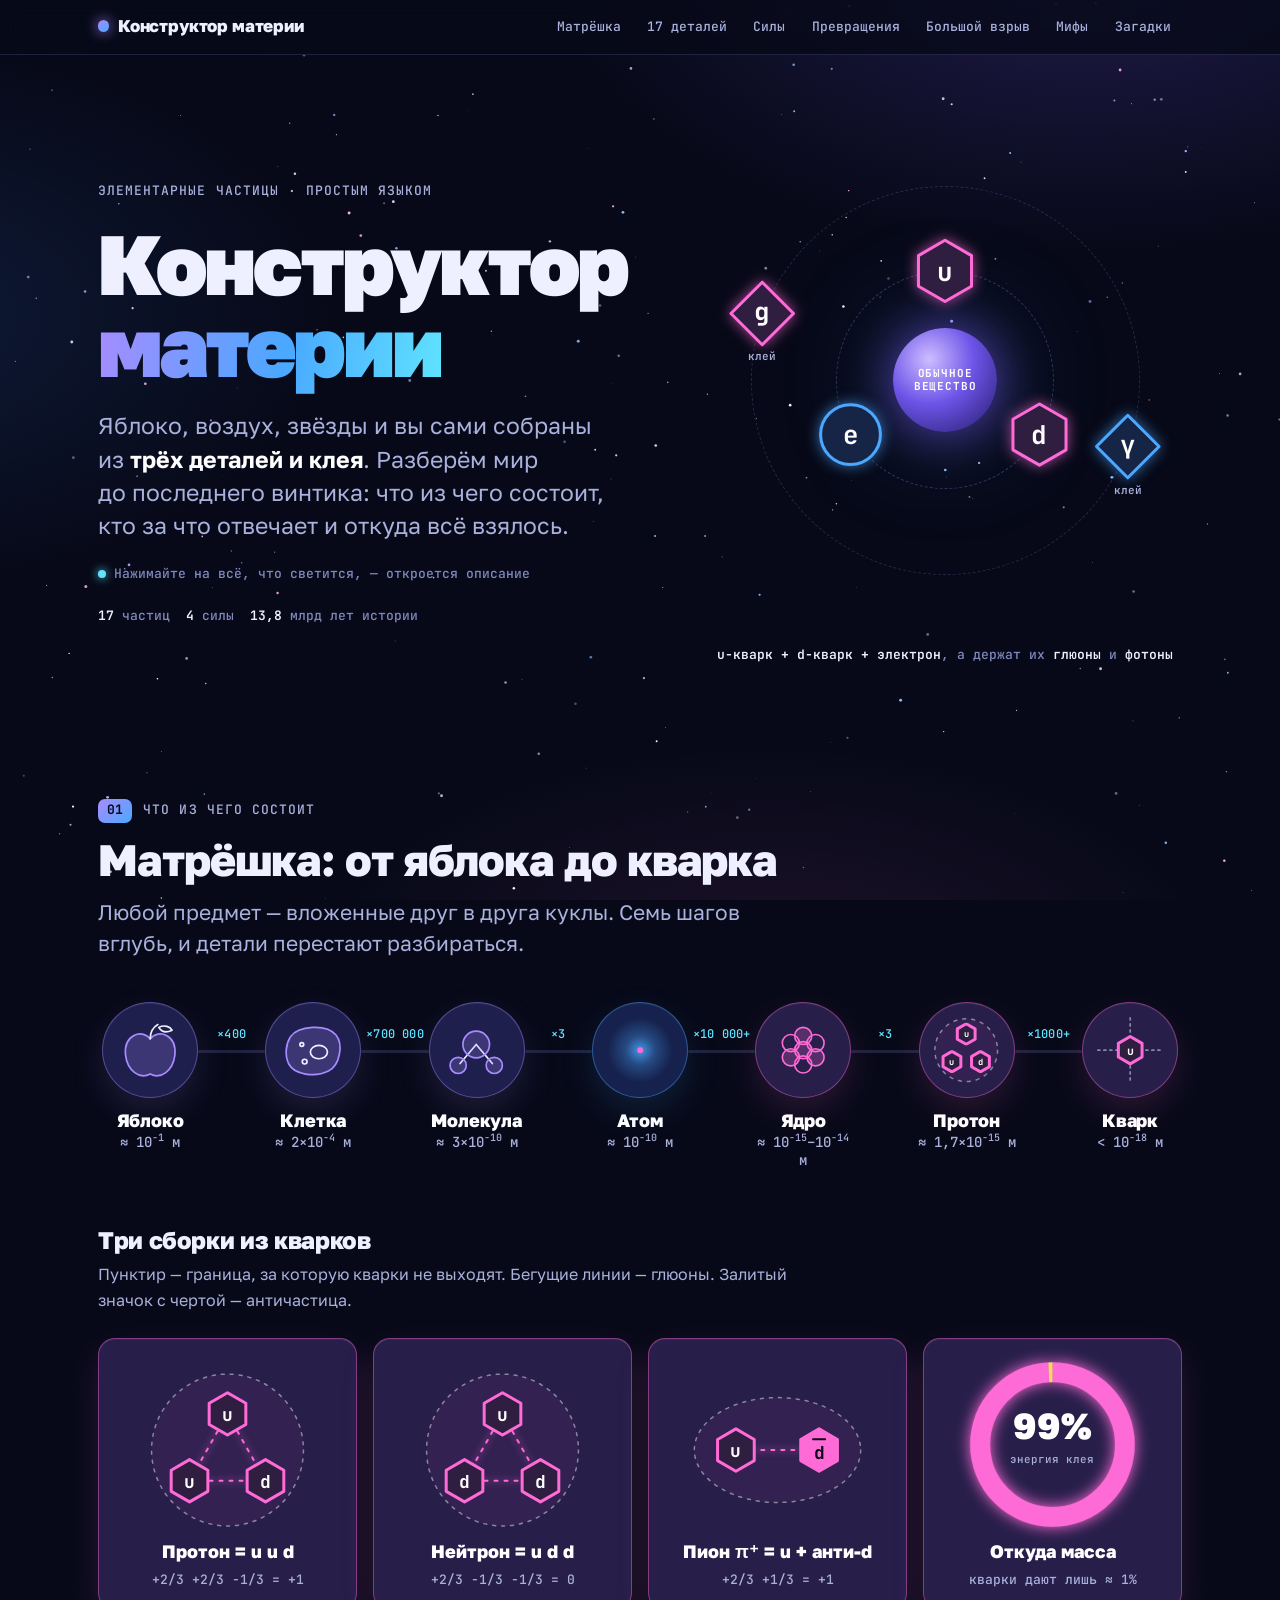
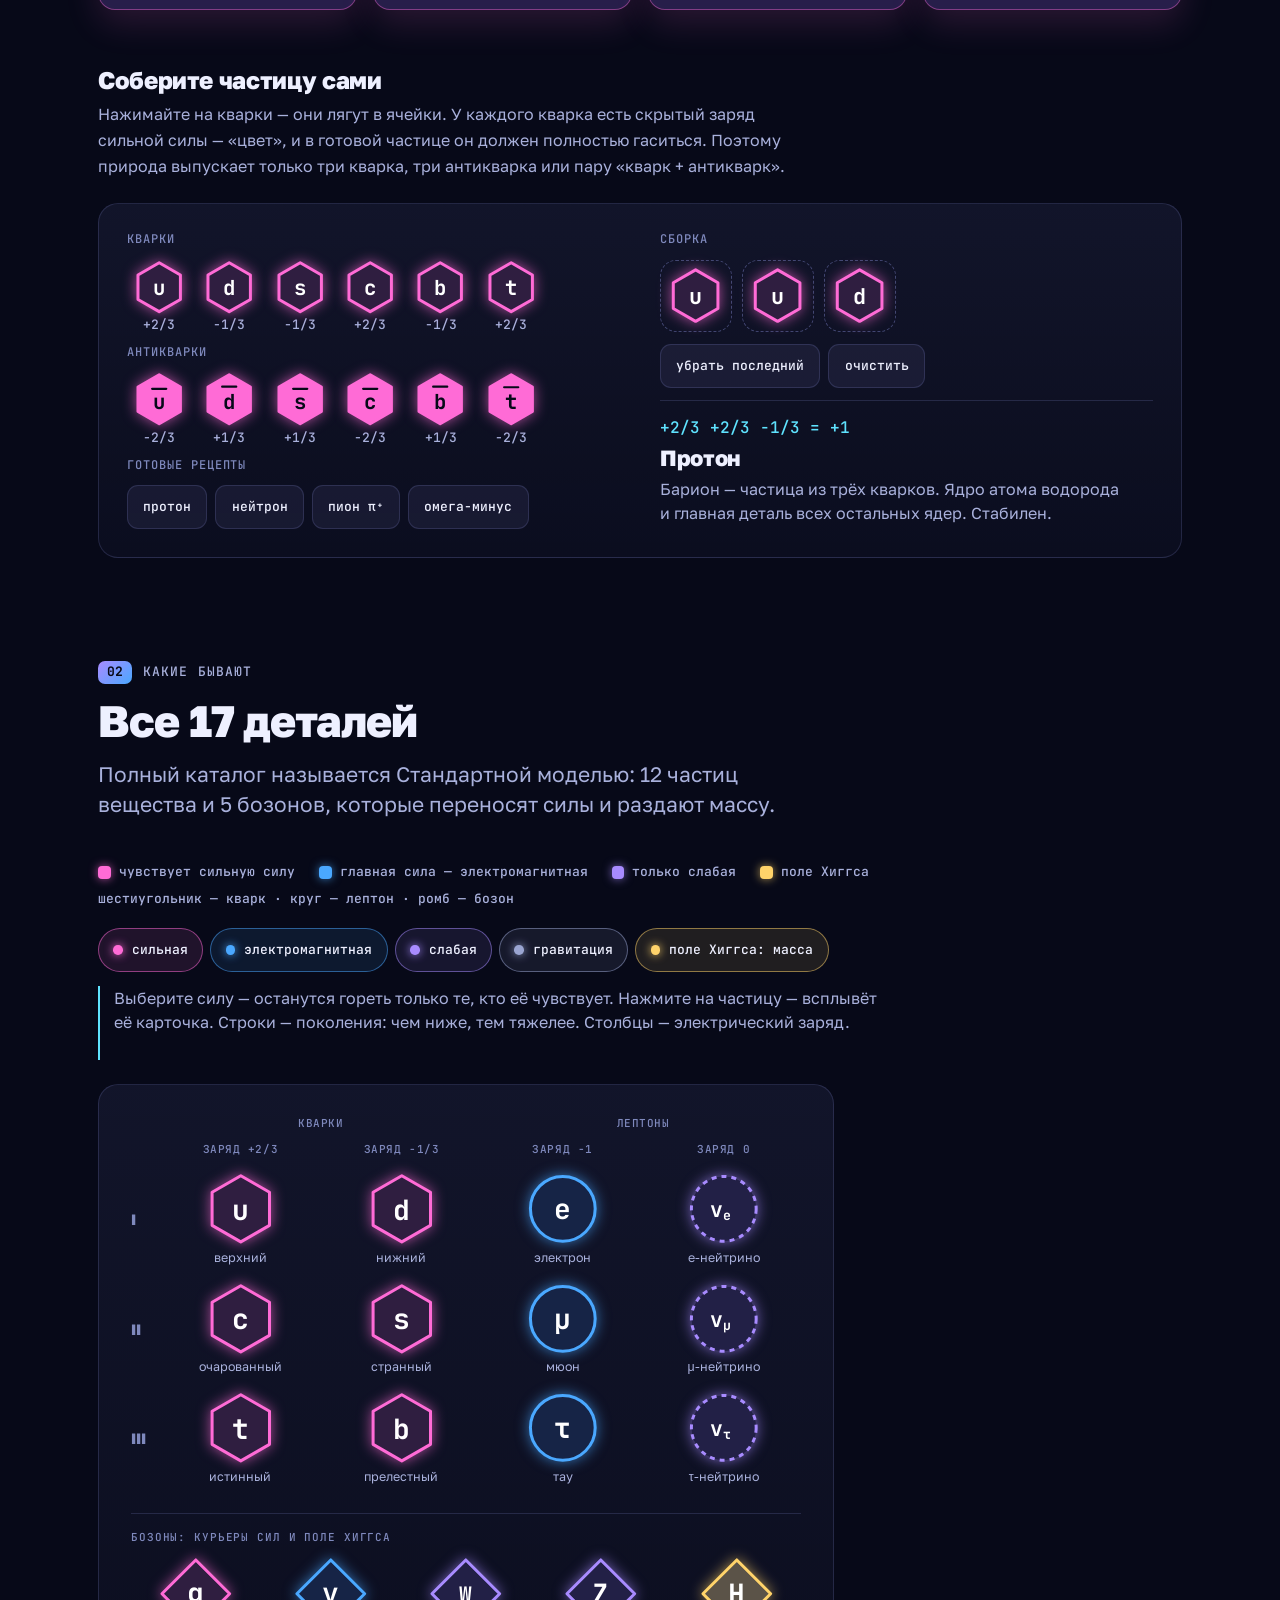
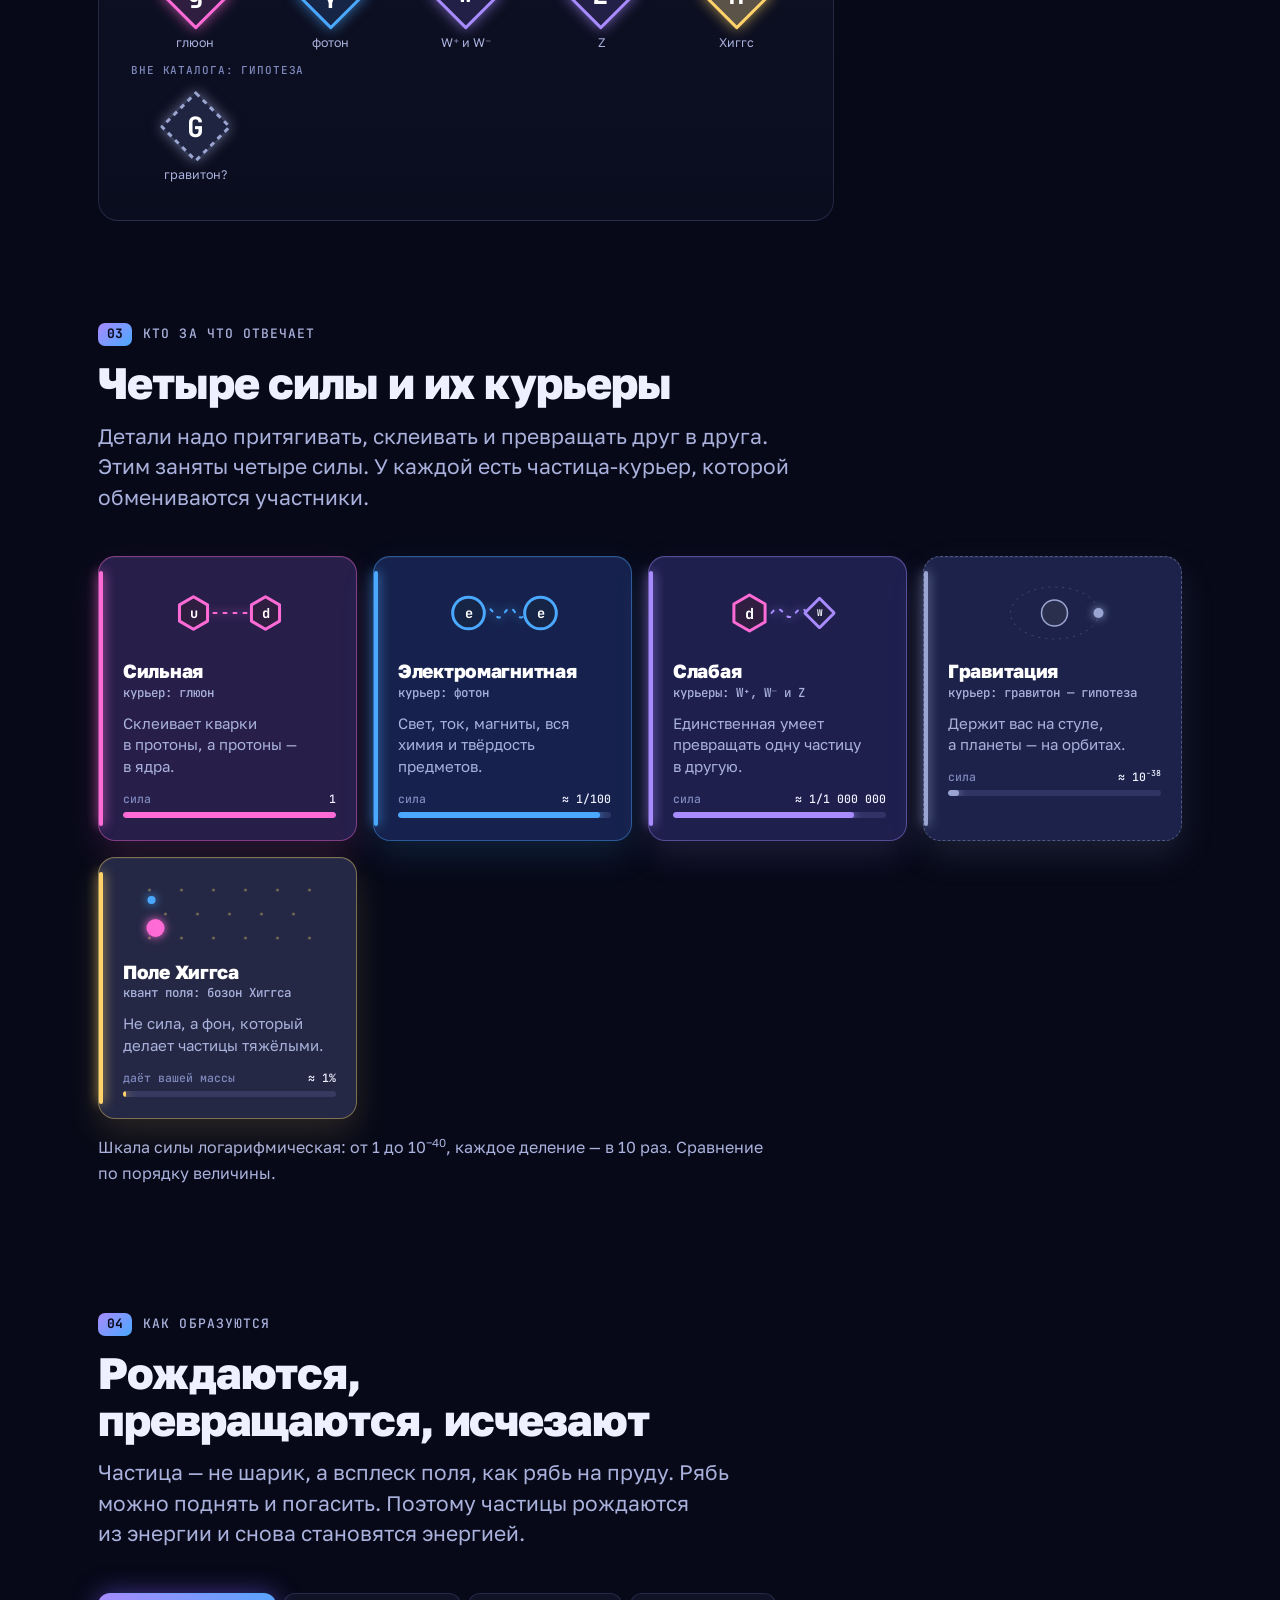
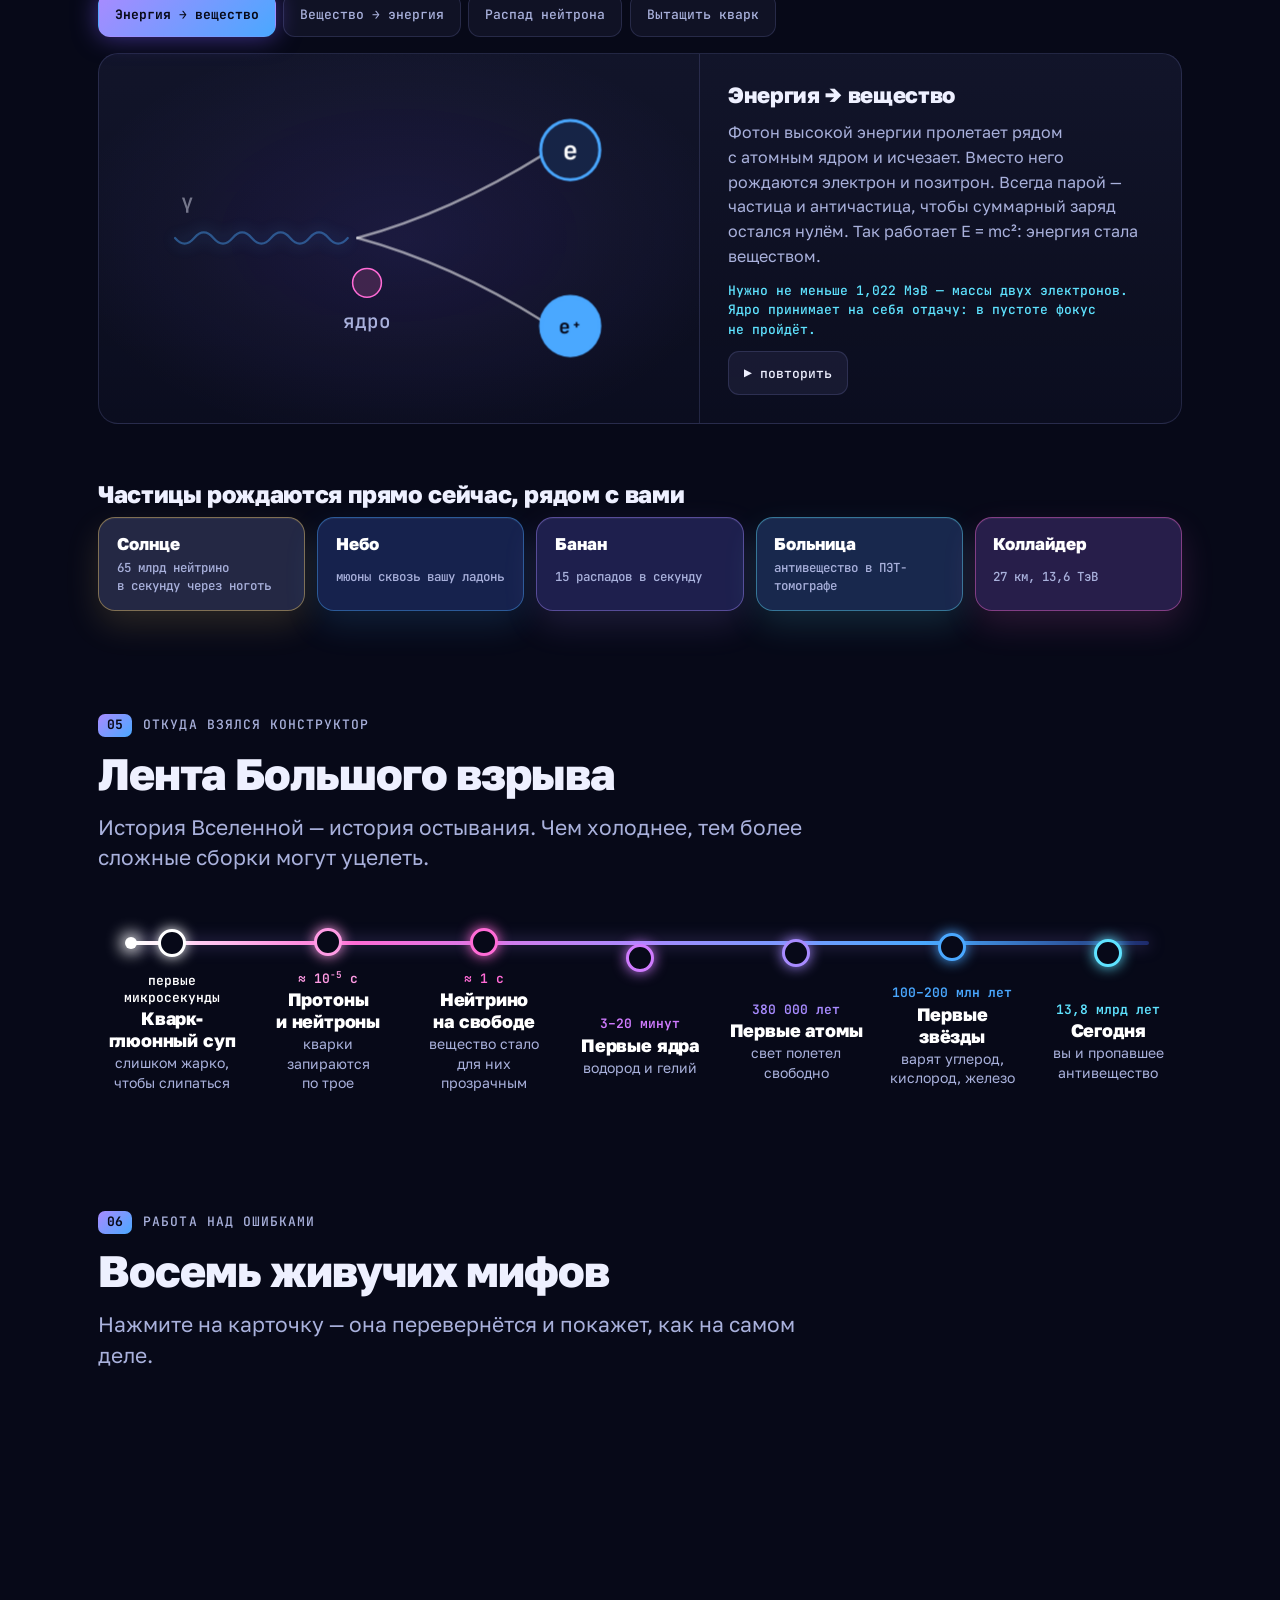
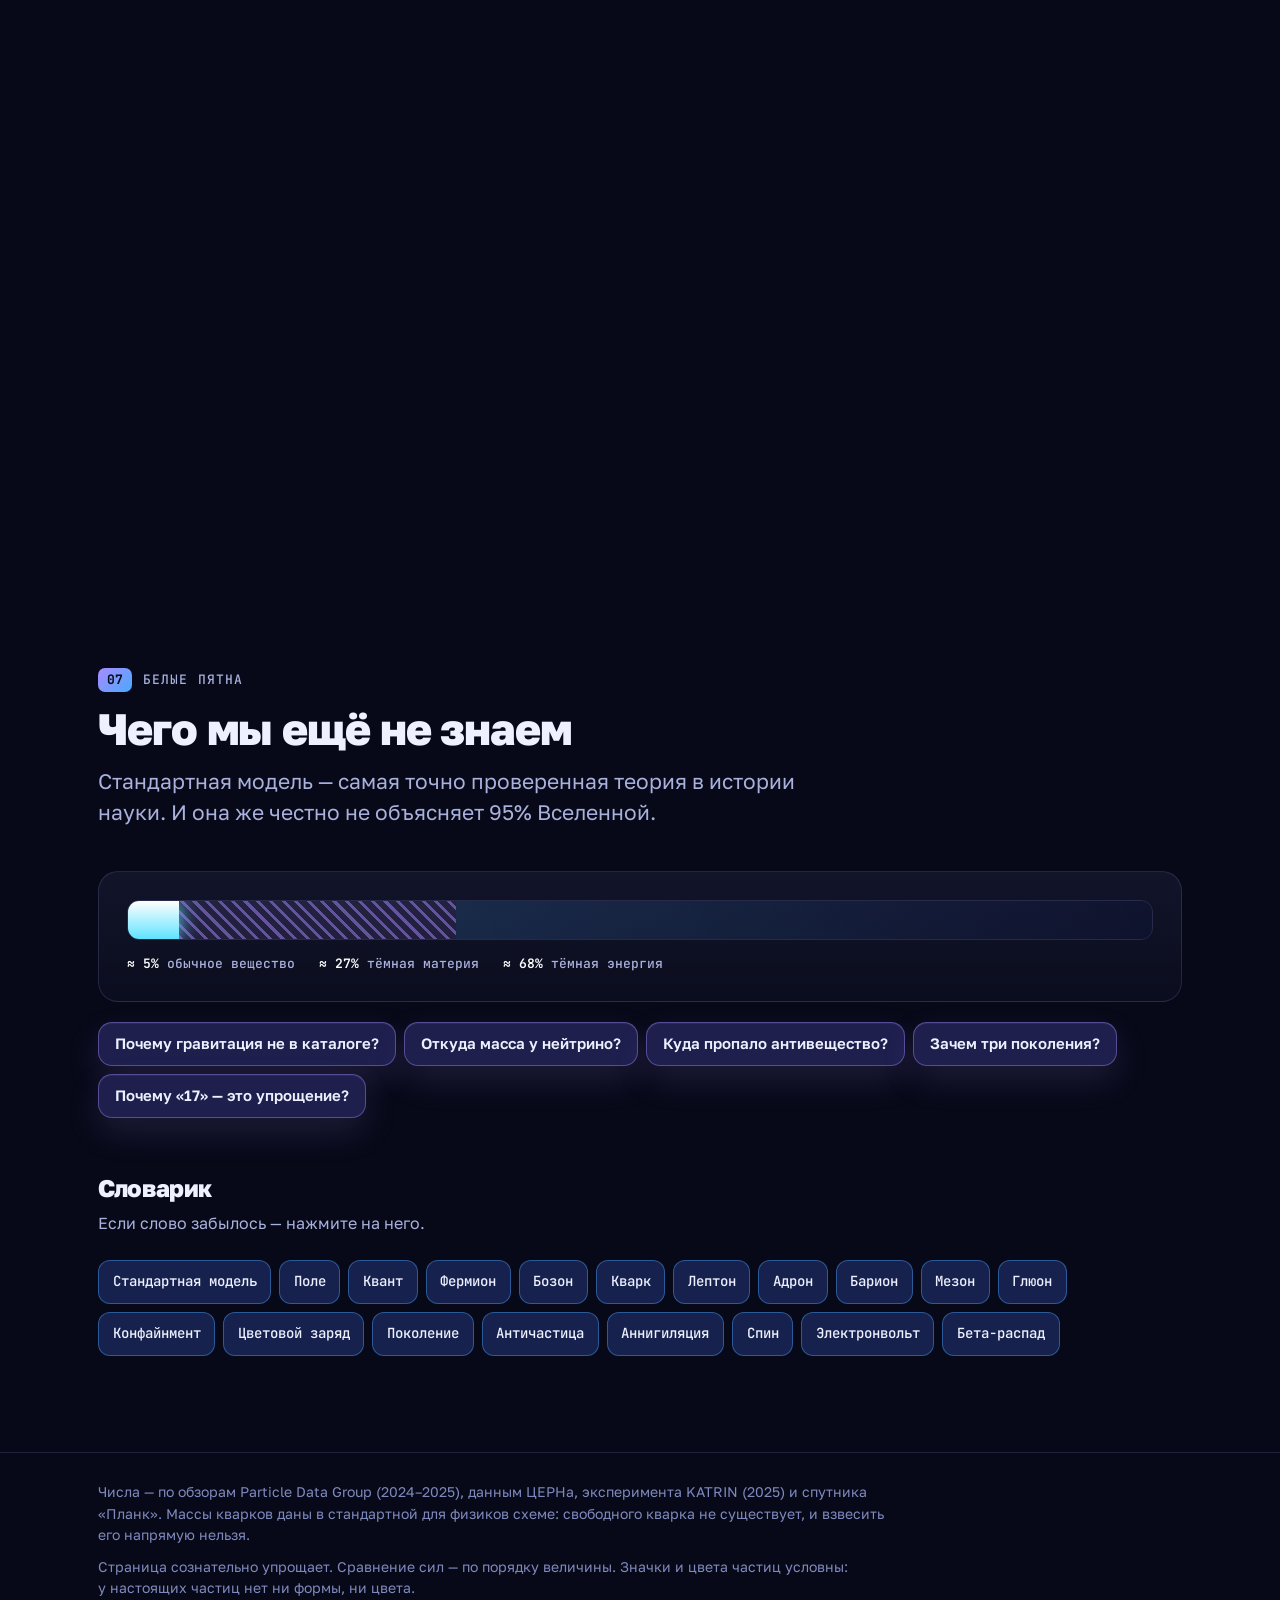
==== index.html @ 142d5dc7 "Конструктор материи: интерактивная страница об элементарных частицах Космическая версия (index.html)" ====
<!DOCTYPE html>
<html lang="ru">
<head>
<meta charset="utf-8">
<meta name="viewport" content="width=device-width, initial-scale=1, viewport-fit=cover">
<meta name="theme-color" content="#070918">
<meta name="description" content="Элементарные частицы простым языком: что из чего состоит, кто за что отвечает и как всё рождается.">
<title>Конструктор материи</title>
<link rel="preconnect" href="https://fonts.googleapis.com">
<link rel="preconnect" href="https://fonts.gstatic.com" crossorigin>
<link rel="stylesheet" href="https://fonts.googleapis.com/css2?family=Golos+Text:wght@400;500;600;700;800;900&family=JetBrains+Mono:wght@400;500;600;700&display=swap">
<style>
/* ───────── Космос: одна тёмная тема, задумана намеренно ───────── */
:root {
  color-scheme: dark;
  --bg: #070918;
  --bg-2: #0b0e26;
  --panel: #10143a;
  --line: rgba(160, 170, 255, .16);
  --ink: #eef0ff;
  --mut: #a9b1dc;
  --mut-2: #7f89bd;
  /* цвет = главная сила частицы */
  --c-strong: #ff6bd6;
  --c-em: #4aa8ff;
  --c-weak: #a88bff;
  --c-higgs: #ffd36a;
  --c-grav: #9aa5d1;
  --c-ui: #5fe3ff;
  --display: 'Golos Text', 'Helvetica Neue', Arial, sans-serif;
  --mono: 'JetBrains Mono', ui-monospace, Consolas, monospace;
  --gutter: clamp(16px, 4vw, 48px);
  --ease: cubic-bezier(.2, .7, .2, 1);
}

*, *::before, *::after { box-sizing: border-box; }
html { -webkit-text-size-adjust: 100%; scroll-padding-top: 4.5rem; }
body {
  margin: 0;
  background: var(--bg);
  color: var(--ink);
  font: 400 1.0625rem/1.6 var(--display);
  overflow-wrap: break-word;
}
h1, h2, h3, h4, p, ul, ol, dl, dd, figure { margin: 0; }
ul, ol { padding: 0; list-style: none; }
h1, h2, h3 { text-wrap: balance; }
button { font: inherit; color: inherit; }
a { color: inherit; }
b, strong { color: #fff; font-weight: 700; }
sup { line-height: 0; font-size: .72em; }
:focus-visible { outline: 2px solid var(--c-ui); outline-offset: 3px; border-radius: 6px; }
.defs { position: absolute; width: 0; height: 0; overflow: hidden; }
.wrap { max-width: 1180px; margin-inline: auto; padding-inline: var(--gutter); position: relative; }
.mono { font-family: var(--mono); }

/* небо: туманности + звёзды на canvas */
.sky { position: fixed; inset: 0; z-index: -2; pointer-events: none;
  background:
    radial-gradient(70% 55% at 85% -5%, rgba(124, 92, 255, .22), transparent 60%),
    radial-gradient(60% 50% at -10% 35%, rgba(60, 140, 255, .14), transparent 60%),
    radial-gradient(60% 45% at 60% 110%, rgba(255, 107, 214, .10), transparent 60%),
    var(--bg);
}
#stars { position: fixed; top: 0; left: 0; z-index: -1; pointer-events: none; width: 100%; }

/* ───────── Навигация ───────── */
.nav { position: sticky; top: env(safe-area-inset-top, 0px); z-index: 20;
  background: rgba(7, 9, 24, .78); -webkit-backdrop-filter: blur(10px); backdrop-filter: blur(10px);
  border-bottom: 1px solid var(--line); }
.nav-in { display: flex; align-items: center; gap: 1.25rem; min-height: 3.25rem; }
.brand { font-weight: 800; letter-spacing: -.01em; white-space: nowrap; text-decoration: none; display: inline-flex; align-items: center; gap: .55rem; }
.brand i { width: .7rem; height: .7rem; border-radius: 50%; background: linear-gradient(135deg, var(--c-weak), var(--c-em)); box-shadow: 0 0 14px var(--c-weak); }
.nav-links { display: flex; gap: .25rem; overflow-x: auto; scrollbar-width: none; margin-left: auto; min-width: 0; }
.nav-links::-webkit-scrollbar { display: none; }
.nav-links a { font: 500 .8125rem/1 var(--mono); color: var(--mut); text-decoration: none; padding: .6rem .7rem; border-radius: 9px; white-space: nowrap; }
.nav-links a:hover { color: #fff; background: rgba(160, 170, 255, .1); }
.nav-links a.on { color: #fff; background: rgba(168, 139, 255, .2); }
.progress { height: 2px; background: transparent; }
.progress i { display: block; height: 100%; width: var(--p, 0%); background: linear-gradient(90deg, var(--c-weak), var(--c-em), var(--c-ui)); box-shadow: 0 0 10px var(--c-em); }
@media (max-width: 720px) { .brand span { display: none; } }

/* ───────── Общие детали сцен ───────── */
.scene { padding-block: clamp(3.5rem, 8vw, 6.5rem) 0; }
.scene-head { display: grid; gap: .875rem; max-width: 50rem; margin-bottom: clamp(1.75rem, 4vw, 2.75rem); }
.kick { display: inline-flex; align-items: center; gap: .7rem; font: 500 .8125rem/1.3 var(--mono); letter-spacing: .08em; text-transform: uppercase; color: var(--mut); }
.kick .idx { color: #070918; background: linear-gradient(135deg, var(--c-weak), var(--c-em)); font-weight: 700; border-radius: 7px; padding: .2rem .55rem; letter-spacing: .02em; }
.scene-head h2 { font: 800 clamp(1.7rem, 1.2rem + 2.2vw, 2.75rem)/1.06 var(--display); letter-spacing: -.025em; }
.scene-head .sub { font-size: clamp(1.0625rem, 1rem + .4vw, 1.3125rem); line-height: 1.45; color: var(--mut); max-width: 44rem; }
.grad { background: linear-gradient(100deg, var(--c-weak) 0%, var(--c-em) 55%, var(--c-ui) 100%); -webkit-background-clip: text; background-clip: text; color: transparent; }
.hint { font: 500 .8125rem/1.4 var(--mono); color: var(--mut-2); display: inline-flex; align-items: center; gap: .5rem; }
.hint::before { content: ""; width: .5rem; height: .5rem; border-radius: 50%; background: var(--c-ui); box-shadow: 0 0 10px var(--c-ui); }
.subhead { font: 800 clamp(1.2rem, 1.05rem + .7vw, 1.5rem)/1.2 var(--display); letter-spacing: -.015em; margin: clamp(2.5rem, 5vw, 3.5rem) 0 .5rem; }
.subnote { color: var(--mut); max-width: 44rem; margin-bottom: 1.5rem; font-size: 1rem; }

/* стеклянная панель и цветной узел */
.panel { background: linear-gradient(180deg, rgba(150, 160, 255, .08), rgba(150, 160, 255, .03)); border: 1px solid var(--line); border-radius: 20px; }
.nd { --c: var(--c-grav); position: relative; text-align: left; cursor: pointer; appearance: none;
  background: color-mix(in oklab, var(--c) 11%, var(--panel));
  border: 1px solid color-mix(in oklab, var(--c) 42%, transparent);
  border-radius: 17px;
  box-shadow: 0 14px 34px color-mix(in oklab, var(--c) 14%, transparent), inset 0 1px 0 rgba(255, 255, 255, .05);
  transition: transform .25s var(--ease), box-shadow .25s var(--ease), border-color .25s var(--ease); }
.nd:hover, .nd:focus-visible { transform: translateY(-4px); border-color: var(--c);
  box-shadow: 0 18px 44px color-mix(in oklab, var(--c) 34%, transparent), inset 0 1px 0 rgba(255, 255, 255, .08); }
.c-strong { --c: var(--c-strong); } .c-em { --c: var(--c-em); } .c-weak { --c: var(--c-weak); }
.c-higgs { --c: var(--c-higgs); } .c-grav { --c: var(--c-grav); } .c-ui { --c: var(--c-ui); }

/* значки частиц (цвет приходит через --c) */
.gl { display: block; width: 100%; height: 100%; overflow: visible; filter: drop-shadow(0 0 7px color-mix(in oklab, var(--c) 65%, transparent)); }
.sh { fill: color-mix(in oklab, var(--c) 17%, #0b0e26); stroke: var(--c); stroke-width: 3; stroke-linejoin: round; vector-effect: non-scaling-stroke; }
.sh-dash { stroke-dasharray: 5 5; }
.sh-anti { fill: var(--c); }
.sh-foil { fill: color-mix(in oklab, var(--c) 38%, #0b0e26); }
.t { font: 700 38px var(--mono); text-anchor: middle; dominant-baseline: central; fill: #fff; }
.t-sm { font-size: 29px; }
.t-sub { font-size: 18px; }
.t-anti { fill: #070918; }
.bar { stroke: #070918; stroke-width: 4; stroke-linecap: round; }
.bar-ink { stroke: #fff; stroke-width: 3; }

/* ───────── Hero ───────── */
.hero { padding-block: clamp(2.5rem, 7vw, 5.5rem) clamp(1rem, 3vw, 2rem); }
.hero-grid { display: grid; gap: clamp(2rem, 5vw, 4rem); align-items: center; }
@media (min-width: 940px) { .hero-grid { grid-template-columns: minmax(0, 1.15fr) minmax(0, 1fr); } }
.hero-text { display: grid; gap: 1.4rem; min-width: 0; }
.hero h1 { font: 900 clamp(2.5rem, 1.3rem + 5vw, 5.25rem)/.98 var(--display); letter-spacing: -.035em; }
.hero .lead { font-size: clamp(1.125rem, 1rem + .6vw, 1.4375rem); line-height: 1.45; color: var(--mut); max-width: 36rem; }
.hero .lead b { color: #fff; }
.hero-meta { font: 500 .8125rem/1.5 var(--mono); color: var(--mut-2); display: flex; flex-wrap: wrap; gap: .25rem 1rem; }
.hero-meta b { color: var(--ink); font-weight: 600; }

/* орбита с деталями */
.orbit-box { position: relative; width: min(100%, 30rem); aspect-ratio: 1; margin-inline: auto; container-type: inline-size; }
.ring { position: absolute; inset: var(--in); border-radius: 50%; border: 1px dashed rgba(160, 170, 255, .28); }
.ring.r1 { --in: 27%; }
.ring.r2 { --in: 9%; border-color: rgba(160, 170, 255, .2); }
.core { position: absolute; inset: 39%; border-radius: 50%; display: grid; place-items: center; text-align: center;
  background: radial-gradient(circle at 35% 30%, #cdbdff, #6d54e8 45%, #231a66 100%);
  box-shadow: 0 0 50px rgba(124, 92, 255, .65), 0 0 120px rgba(74, 168, 255, .3);
  font: 700 .6875rem/1.2 var(--mono); letter-spacing: .08em; text-transform: uppercase; color: #fff; }
.sat { position: absolute; left: 50%; top: 50%; width: 4.25rem; height: 4.25rem; margin: -2.125rem 0 0 -2.125rem;
  transform: rotate(var(--a)) translateX(var(--r)) rotate(calc(-1 * var(--a))); }
.sat button { width: 100%; height: 100%; padding: 0; border: 0; background: none; cursor: pointer; display: block; border-radius: 50%; transition: transform .25s var(--ease); }
.sat button:hover, .sat button:focus-visible { transform: scale(1.14); }
.sat small { position: absolute; left: 50%; top: 100%; transform: translateX(-50%); font: 600 .6875rem/1.2 var(--mono); color: var(--mut); white-space: nowrap; margin-top: .15rem; }
.orbit-cap { text-align: center; font: 500 .8125rem/1.5 var(--mono); color: var(--mut-2); margin-top: 1.75rem; }
.orbit-cap b { color: var(--ink); font-weight: 600; }

/* ───────── Матрёшка ───────── */
.ladder { display: grid; gap: 0; }
.rung { display: grid; grid-template-columns: 5rem minmax(0, 1fr); gap: 0 1rem; align-items: center; }
.rung-btn { width: 5rem; height: 5rem; border-radius: 50%; padding: .8rem; display: grid; place-items: center; }
.rung-btn svg { width: 100%; height: 100%; overflow: visible; }
.rung-txt { display: grid; gap: .1rem; }
.rung-txt b { font: 800 1.125rem/1.2 var(--display); letter-spacing: -.01em; }
.rung-txt span { font: 500 .875rem/1.3 var(--mono); color: var(--mut); }
.rail { position: relative; overflow: hidden; background: rgba(160, 170, 255, .16); border-radius: 99px; }
.rail::after { content: ""; position: absolute; inset: 0; background: linear-gradient(180deg, transparent, var(--c-ui), transparent); transform: translateY(-100%); }
.rung-rail { grid-column: 1 / -1; display: grid; grid-template-columns: 5rem minmax(0, 1fr); gap: 0 1rem; align-items: center; height: 2.5rem; }
.rung-rail .rail { width: 3px; height: 100%; justify-self: center; }
.rung-rail em { font: 500 .75rem/1 var(--mono); font-style: normal; color: var(--c-ui); letter-spacing: .02em; }
@media (min-width: 1000px) {
  .ladder { grid-template-columns: repeat(7, auto); justify-content: space-between; align-items: start; position: relative; }
  .rung { grid-template-columns: 1fr; justify-items: center; text-align: center; gap: .75rem; width: 6.5rem; position: relative; z-index: 1; }
  .rung-btn { width: 6rem; height: 6rem; }
  .rung-rail { position: absolute; top: 3rem; height: 3px; left: calc(var(--n) * (100% - 6.5rem) / 6 + 6.25rem); width: calc((100% - 6.5rem) / 6 - 6rem); display: block; grid-column: auto; }
  .rung-rail .rail { width: 100%; height: 3px; }
  .rung-rail .rail::after { background: linear-gradient(90deg, transparent, var(--c-ui), transparent); transform: translateX(-100%); }
  .rung-rail em { position: absolute; left: 50%; top: -1.35rem; transform: translateX(-50%); white-space: nowrap; }
}
.ic { fill: none; stroke: var(--ink); stroke-width: 1.7; stroke-linecap: round; stroke-linejoin: round; vector-effect: non-scaling-stroke; }
.ic-c { stroke: var(--c); }
.ic-fill { fill: color-mix(in oklab, var(--c) 22%, transparent); }

/* сборки из кварков */
.compo { display: grid; gap: 1rem; grid-template-columns: repeat(auto-fit, minmax(15.5rem, 1fr)); }
.compo .nd { padding: 1.1rem 1.25rem 1.25rem; display: grid; gap: .5rem; justify-items: center; text-align: center; --c: var(--c-strong); }
.compo svg { width: 100%; max-width: 14rem; height: auto; overflow: visible; }
.compo b { font: 800 1.125rem/1.2 var(--display); }
.compo span { font: 500 .8125rem/1.35 var(--mono); color: var(--mut); }
.bag { fill: rgba(255, 107, 214, .05); stroke: rgba(255, 255, 255, .45); stroke-width: 1.5; stroke-dasharray: 3 6; stroke-linecap: round; vector-effect: non-scaling-stroke; }
.spring { fill: none; stroke: var(--c-strong); stroke-width: 2; stroke-linecap: round; stroke-dasharray: 3 7; vector-effect: non-scaling-stroke; filter: drop-shadow(0 0 4px var(--c-strong)); }
.qk { transform-box: fill-box; transform-origin: center; }
.lbl { font: 600 13px var(--mono); fill: var(--ink); }
.lbl-soft { font: 500 12px var(--mono); fill: var(--mut); }

/* конструктор адронов */
.builder { padding: clamp(1.1rem, 3vw, 1.75rem); display: grid; gap: 1.5rem; }
@media (min-width: 860px) { .builder { grid-template-columns: minmax(0, 1fr) minmax(0, 1fr); gap: 2.5rem; align-items: start; } }
.b-col { display: grid; gap: .75rem; }
.b-label { font: 500 .75rem/1.3 var(--mono); letter-spacing: .08em; text-transform: uppercase; color: var(--mut-2); }
.b-palette { display: grid; grid-template-columns: repeat(6, minmax(0, 1fr)); gap: .4rem; max-width: 26rem; --c: var(--c-strong); }
.b-chip { appearance: none; background: none; border: 0; padding: 0; cursor: pointer; display: grid; justify-items: center; gap: .2rem; min-height: 44px; transition: transform .2s var(--ease); --c: var(--c-strong); }
.b-chip:hover, .b-chip:focus-visible { transform: translateY(-3px) scale(1.06); }
.b-chip .gl { width: 100%; max-width: 3.4rem; aspect-ratio: 1; height: auto; }
.b-chip small { font: 500 .8125rem/1.2 var(--mono); color: var(--mut); }
.b-slots { display: flex; gap: .625rem; flex-wrap: wrap; --c: var(--c-strong); }
.b-slot { width: 4.5rem; height: 4.5rem; border: 1.5px dashed rgba(160, 170, 255, .35); border-radius: 16px; display: grid; place-items: center; padding: .4rem; }
.b-slot:empty::after { content: "?"; font: 500 1.125rem var(--mono); color: var(--mut-2); }
.b-slot .gl { animation: pop-in .35s var(--ease) both; }
.b-actions, .b-presets { display: flex; gap: .5rem; flex-wrap: wrap; }
.btn { appearance: none; cursor: pointer; min-height: 44px; padding: .5rem .95rem; border-radius: 11px; font: 500 .8125rem/1.2 var(--mono);
  color: var(--ink); background: rgba(160, 170, 255, .08); border: 1px solid var(--line); transition: background .2s, border-color .2s, transform .2s var(--ease); }
.btn:hover { background: rgba(168, 139, 255, .22); border-color: var(--c-weak); transform: translateY(-2px); }
.b-out { border-top: 1px solid var(--line); padding-top: 1rem; display: grid; gap: .35rem; min-height: 8rem; align-content: start; }
.b-sum { font: 500 1rem/1.4 var(--mono); color: var(--c-ui); }
.b-name { font: 800 1.375rem/1.2 var(--display); letter-spacing: -.015em; }
.b-note { color: var(--mut); font-size: 1rem; line-height: 1.5; }

/* ───────── Каталог ───────── */
.legend { display: flex; flex-wrap: wrap; gap: .5rem 1.5rem; margin-bottom: 1.25rem; font: 500 .8125rem/1.4 var(--mono); color: var(--mut); }
.legend span { display: inline-flex; align-items: center; gap: .5rem; }
.legend i { width: .8rem; height: .8rem; border-radius: 4px; background: var(--c); box-shadow: 0 0 10px color-mix(in oklab, var(--c) 70%, transparent); }
.legend svg { width: 1rem; height: 1rem; overflow: visible; }
.forces-bar { display: flex; flex-wrap: wrap; gap: .45rem; margin-bottom: .9rem; }
.f-btn { appearance: none; cursor: pointer; min-height: 44px; padding: .5rem .9rem; border-radius: 99px; font: 500 .8125rem/1.2 var(--mono);
  color: var(--ink); background: color-mix(in oklab, var(--c) 10%, transparent); border: 1px solid color-mix(in oklab, var(--c) 50%, transparent);
  display: inline-flex; align-items: center; gap: .55rem; transition: background .2s, box-shadow .2s, transform .2s var(--ease); }
.f-btn::before { content: ""; width: .6rem; height: .6rem; border-radius: 50%; background: var(--c); box-shadow: 0 0 10px var(--c); flex: none; }
.f-btn:hover { transform: translateY(-2px); }
.f-btn[aria-pressed="true"] { background: var(--c); color: #070918; font-weight: 700; box-shadow: 0 0 26px color-mix(in oklab, var(--c) 60%, transparent); }
.f-btn[aria-pressed="true"]::before { background: #070918; box-shadow: none; }
.f-say { font-size: 1rem; line-height: 1.5; color: var(--mut); min-height: 4.6em; max-width: 50rem; margin-bottom: 1.5rem; border-left: 2px solid var(--fc-now, var(--c-ui)); padding-left: .9rem; }
.sm { padding: clamp(1rem, 3vw, 2rem); display: grid; gap: 1.5rem; max-width: 46rem; }
.sm-grid { display: grid; grid-template-columns: 1.6rem repeat(4, minmax(0, 1fr)); gap: .6rem .4rem; align-items: start; }
.sm-colhead { font: 500 .6875rem/1.25 var(--mono); letter-spacing: .05em; text-transform: uppercase; color: var(--mut-2); text-align: center; align-self: end; padding-bottom: .2rem; }
.sm-gen { font: 800 .9375rem/1 var(--display); color: var(--mut-2); align-self: center; }
.sm-bosons { display: grid; grid-template-columns: repeat(5, minmax(0, 1fr)); gap: .6rem .4rem; border-top: 1px solid var(--line); padding-top: 1.1rem; }
.sm-sub { font: 500 .6875rem/1.25 var(--mono); letter-spacing: .08em; text-transform: uppercase; color: var(--mut-2); grid-column: 1 / -1; }
.chip { appearance: none; background: none; border: 0; padding: .15rem 0 .3rem; cursor: pointer; display: grid; justify-items: center; gap: .3rem; min-width: 0; border-radius: 14px;
  transition: opacity .25s ease-out, filter .25s ease-out, transform .25s var(--ease); }
.chip .gl { width: 88%; max-width: 4.6rem; aspect-ratio: 1; height: auto; transition: transform .35s var(--ease), filter .25s; }
.chip .nm { font-size: .78rem; line-height: 1.15; text-align: center; color: var(--mut); hyphens: auto; max-width: 100%; }
.chip:hover, .chip:focus-visible { transform: translateY(-4px); }
.chip:hover .nm, .chip:focus-visible .nm { color: #fff; }
.chip:hover .gl, .chip:focus-visible .gl { filter: drop-shadow(0 0 14px var(--c)); }
.sm[data-force] .chip { opacity: .16; filter: grayscale(.8); }
.sm[data-force="strong"] .chip[data-feels~="strong"],
.sm[data-force="em"] .chip[data-feels~="em"],
.sm[data-force="weak"] .chip[data-feels~="weak"],
.sm[data-force="grav"] .chip[data-feels~="grav"],
.sm[data-force="higgs"] .chip[data-feels~="higgs"],
.sm[data-force="em"] .chip[data-carries~="em"] { opacity: 1; filter: none; }
.sm[data-force="higgs"] .chip .gl { transform: scale(var(--ms, 1)); }
.sm[data-force="higgs"] .chip[data-feels~="maybe"] { opacity: .55; filter: none; }
@media (max-width: 560px) { .sm[data-force="higgs"] .chip .gl { width: 66%; } }

/* ───────── Силы ───────── */
.forces { display: grid; gap: 1rem; grid-template-columns: repeat(auto-fit, minmax(13.5rem, 1fr)); }
.force { padding: 1.25rem 1.25rem 1.35rem 1.5rem; display: grid; gap: .7rem; align-content: start; }
.force::before { content: ""; position: absolute; left: 0; top: 14px; bottom: 14px; width: 4px; border-radius: 4px; background: var(--c); box-shadow: 0 0 12px var(--c); }
.force.grav { border-style: dashed; }
.force-art { height: 4.5rem; }
.force-art svg { width: 100%; height: 100%; overflow: visible; }
.force b { font: 800 1.1875rem/1.15 var(--display); letter-spacing: -.015em; display: block; }
.force .car { display: block; margin-top: .15rem; font: 500 .78rem/1.35 var(--mono); color: var(--mut); }
.force p { font-size: .9375rem; line-height: 1.45; color: var(--mut); }
.meter { display: grid; gap: .3rem; margin-top: .2rem; }
.meter-top { display: flex; justify-content: space-between; gap: .5rem; font: 500 .72rem/1.3 var(--mono); color: var(--mut-2); }
.meter-top span + span { color: var(--ink); }
.meter-bar { height: 6px; border-radius: 99px; background: rgba(160, 170, 255, .14); overflow: hidden; }
.meter-bar i { display: block; height: 100%; width: var(--w); border-radius: 99px; background: var(--c); box-shadow: 0 0 10px var(--c); transform-origin: left; }
.wv { fill: none; stroke: var(--c); stroke-width: 2; stroke-linecap: round; vector-effect: non-scaling-stroke; filter: drop-shadow(0 0 4px var(--c)); }
.wv-dash { stroke-dasharray: 3 7; }
.dot { fill: var(--c); filter: drop-shadow(0 0 5px var(--c)); }
.dot-soft { fill: color-mix(in oklab, var(--c) 25%, #0b0e26); stroke: var(--c); stroke-width: 1.5; vector-effect: non-scaling-stroke; }
.fld { fill: rgba(255, 211, 106, .35); }

/* ───────── Превращения ───────── */
.stage { display: grid; gap: 0; overflow: hidden; }
@media (min-width: 900px) { .stage { grid-template-columns: minmax(0, 1.25fr) minmax(0, 1fr); } }
.tabs { display: flex; flex-wrap: wrap; gap: .45rem; margin-bottom: 1rem; }
.tab { --c: var(--c-ui); appearance: none; cursor: pointer; min-height: 44px; padding: .5rem 1rem; border-radius: 12px; font: 500 .8125rem/1.2 var(--mono); color: var(--mut);
  background: rgba(160, 170, 255, .06); border: 1px solid var(--line); transition: all .2s var(--ease); }
.tab:hover { color: #fff; transform: translateY(-2px); }
.tab[aria-selected="true"] { color: #070918; background: linear-gradient(135deg, var(--c-weak), var(--c-em)); border-color: transparent; font-weight: 700; box-shadow: 0 0 24px rgba(124, 92, 255, .5); }
.stage-art { position: relative; min-height: 17rem; padding: 1rem; display: grid; place-items: center; background: radial-gradient(80% 80% at 50% 50%, rgba(124, 92, 255, .12), transparent 70%); border-bottom: 1px solid var(--line); }
@media (min-width: 900px) { .stage-art { border-bottom: 0; border-right: 1px solid var(--line); } }
.stage-art svg { width: 100%; max-width: 30rem; height: auto; overflow: visible; }
.stage-txt { padding: clamp(1.1rem, 3vw, 1.75rem); display: grid; gap: .75rem; align-content: start; }
.stage-txt h3 { font: 800 1.375rem/1.2 var(--display); letter-spacing: -.015em; }
.stage-txt p { color: var(--mut); font-size: 1rem; line-height: 1.55; }
.stage-txt .fact { font: 500 .8125rem/1.5 var(--mono); color: var(--c-ui); }
.replay { justify-self: start; }
.trk { fill: none; stroke: rgba(255, 255, 255, .55); stroke-width: 1.6; stroke-linecap: round; vector-effect: non-scaling-stroke; }
.ph { fill: none; stroke: var(--c-em); stroke-width: 2.2; stroke-linecap: round; vector-effect: non-scaling-stroke; filter: drop-shadow(0 0 5px var(--c-em)); }
.wz { fill: none; stroke: var(--c-weak); stroke-width: 2.2; stroke-linecap: round; stroke-dasharray: 5 5; vector-effect: non-scaling-stroke; filter: drop-shadow(0 0 5px var(--c-weak)); }
.str { stroke: var(--c-strong); stroke-width: 3; stroke-linecap: round; vector-effect: non-scaling-stroke; filter: drop-shadow(0 0 6px var(--c-strong)); }
.flash { fill: #fff; filter: drop-shadow(0 0 14px #fff); opacity: 0; transform-box: fill-box; transform-origin: center; }
.mv { transform-box: view-box; }

/* «прямо сейчас» */
.now { display: grid; gap: .75rem; grid-template-columns: repeat(auto-fit, minmax(11.5rem, 1fr)); }
.now .nd { padding: 1rem 1.1rem; display: grid; gap: .3rem; }
.now b { font: 800 1.0625rem/1.2 var(--display); }
.now span { font: 500 .78rem/1.4 var(--mono); color: var(--mut); }

/* ───────── Лента Большого взрыва ───────── */
.bang { position: relative; display: grid; gap: .75rem; }
.bang-line { position: absolute; left: 1.4rem; top: 1.5rem; bottom: 1.5rem; width: 4px; border-radius: 99px;
  background: linear-gradient(180deg, #fff 0%, #ffd0f4 8%, var(--c-strong) 25%, var(--c-weak) 50%, var(--c-em) 75%, #1d2a6b 100%); box-shadow: 0 0 16px rgba(168, 139, 255, .5); }
.bang-line i { position: absolute; left: 50%; top: 0; width: 12px; height: 12px; margin: -6px 0 0 -6px; border-radius: 50%; background: #fff; box-shadow: 0 0 16px 4px #fff; }
.ev { display: grid; grid-template-columns: 2.8rem minmax(0, 1fr); gap: 0 1rem; align-items: center; padding: .5rem .75rem .5rem 0; border-radius: 16px; background: none; border: 0; text-align: left; cursor: pointer; position: relative; transition: background .2s, transform .25s var(--ease); }
.ev:hover, .ev:focus-visible { background: rgba(160, 170, 255, .08); transform: translateX(4px); }
.ev-dot { width: 1.5rem; height: 1.5rem; margin-left: .75rem; border-radius: 50%; background: var(--bg); border: 3px solid var(--c); box-shadow: 0 0 14px var(--c); position: relative; z-index: 1; }
.ev-txt { display: grid; gap: .1rem; }
.ev-txt .when { font: 600 .8125rem/1.3 var(--mono); color: var(--c); }
.ev-txt b { font: 800 1.125rem/1.2 var(--display); letter-spacing: -.01em; }
.ev-txt span { font-size: .9375rem; color: var(--mut); line-height: 1.4; }
@media (min-width: 1000px) {
  .bang { grid-template-columns: repeat(7, minmax(0, 1fr)); gap: .5rem; padding-top: .5rem; }
  .bang-line { left: 3%; right: 3%; top: 1.55rem; bottom: auto; width: auto; height: 4px;
    background: linear-gradient(90deg, #fff 0%, #ffd0f4 6%, var(--c-strong) 22%, var(--c-weak) 50%, var(--c-em) 78%, #1d2a6b 100%); }
  .bang-line i { left: 0; top: 50%; }
  .ev { grid-template-columns: 1fr; justify-items: center; text-align: center; gap: .9rem; padding: .25rem .4rem 1rem; }
  .ev:hover, .ev:focus-visible { transform: translateY(-4px); }
  .ev-dot { margin: 0; width: 1.75rem; height: 1.75rem; }
  .ev-txt { justify-items: center; }
  .ev-txt span { font-size: .875rem; }
}

/* ───────── Мифы ───────── */
.myths { display: grid; gap: 1rem; grid-template-columns: repeat(auto-fit, minmax(16.5rem, 1fr)); }
.myth { appearance: none; border: 0; padding: 0; background: none; cursor: pointer; text-align: left; perspective: 1200px; min-height: 15rem; display: grid; }
.myth-in { display: grid; transform-style: preserve-3d; transition: transform .7s var(--ease); }
.myth[aria-pressed="true"] .myth-in { transform: rotateY(180deg); }
.face { grid-area: 1 / 1; -webkit-backface-visibility: hidden; backface-visibility: hidden; border-radius: 18px; padding: 1.25rem 1.3rem 1.35rem; display: grid; gap: .7rem; align-content: start; border: 1px solid var(--line); }
.face.front { background: linear-gradient(160deg, rgba(168, 139, 255, .16), rgba(74, 168, 255, .06)); align-content: space-between; }
.face.back { transform: rotateY(180deg); background: linear-gradient(160deg, rgba(95, 227, 255, .14), rgba(16, 20, 58, .9)); border-color: color-mix(in oklab, var(--c-ui) 45%, transparent); }
.face .tag { font: 600 .72rem/1.3 var(--mono); letter-spacing: .1em; text-transform: uppercase; color: var(--c-weak); }
.face.back .tag { color: var(--c-ui); }
.face .claim { font: 800 1.25rem/1.25 var(--display); letter-spacing: -.015em; }
.face .truth { font-size: .9688rem; line-height: 1.5; color: var(--ink); }
.face .turn { font: 500 .75rem/1.3 var(--mono); color: var(--mut-2); }
.myth:hover .face.front, .myth:focus-visible .face.front { border-color: var(--c-weak); box-shadow: 0 0 34px rgba(168, 139, 255, .3); }

/* ───────── Загадки и словарик ───────── */
.budget { padding: clamp(1.1rem, 3vw, 1.75rem); display: grid; gap: .9rem; margin-bottom: 1.25rem; }
.budget-bar { display: flex; height: 2.5rem; border-radius: 12px; overflow: hidden; border: 1px solid var(--line); }
.budget-bar button { appearance: none; border: 0; padding: 0; cursor: pointer; height: 100%; transition: filter .2s; }
.budget-bar button:hover, .budget-bar button:focus-visible { filter: brightness(1.35); }
.b-ord { width: 5%; background: linear-gradient(180deg, #fff, var(--c-ui)); box-shadow: 0 0 20px var(--c-ui); }
.b-dm { width: 27%; background: repeating-linear-gradient(45deg, rgba(168, 139, 255, .55) 0 3px, rgba(168, 139, 255, .12) 3px 9px); }
.b-de { width: 68%; background: linear-gradient(90deg, rgba(74, 168, 255, .16), rgba(16, 20, 58, .4)); }
.budget-key { display: flex; flex-wrap: wrap; gap: .3rem 1.5rem; font: 500 .8125rem/1.4 var(--mono); color: var(--mut); }
.budget-key b { color: #fff; font-weight: 600; }
.chips { display: flex; flex-wrap: wrap; gap: .5rem; }
.q-chip { padding: .7rem 1rem; font: 600 .9375rem/1.25 var(--display); border-radius: 14px; min-height: 44px; }
.g-chip { padding: .55rem .85rem; font: 500 .875rem/1.25 var(--mono); border-radius: 12px; min-height: 44px; box-shadow: none; }

/* ───────── Всплывающая карточка ───────── */
dialog.pop { --c: var(--c-weak); padding: 0; border: 1px solid color-mix(in oklab, var(--c) 55%, transparent); border-radius: 22px; color: var(--ink);
  background: linear-gradient(180deg, color-mix(in oklab, var(--c) 13%, #0d1030), #0b0e26 60%);
  box-shadow: 0 30px 90px rgba(0, 0, 0, .6), 0 0 70px color-mix(in oklab, var(--c) 28%, transparent);
  width: min(34rem, calc(100vw - 2rem)); max-height: min(44rem, calc(100vh - 2rem)); overflow: hidden; }
dialog.pop[open] { display: grid; grid-template-rows: auto minmax(0, 1fr) auto; animation: pop-in .38s var(--ease) both; }
dialog.pop::backdrop { background: rgba(4, 5, 16, .72); -webkit-backdrop-filter: blur(5px); backdrop-filter: blur(5px); animation: fade-in .3s ease both; }
.pop-head { display: grid; grid-template-columns: auto minmax(0, 1fr) auto; gap: 1rem; align-items: center; padding: 1.25rem 1.25rem 1rem 1.4rem; }
.pop-ic { width: 3.75rem; height: 3.75rem; display: grid; place-items: center; }
.pop-ic:empty { display: none; }
.pop-ic svg { width: 100%; height: 100%; overflow: visible; }
.pop-head .kick { color: var(--c); letter-spacing: .07em; font-size: .75rem; }
.pop-head h3 { font: 800 clamp(1.3rem, 1.1rem + 1vw, 1.7rem)/1.12 var(--display); letter-spacing: -.02em; margin-top: .2rem; }
.x { appearance: none; cursor: pointer; width: 44px; height: 44px; border-radius: 12px; border: 1px solid var(--line); background: rgba(160, 170, 255, .08); display: grid; place-items: center; align-self: start; transition: background .2s, transform .2s var(--ease); }
.x:hover { background: rgba(160, 170, 255, .2); transform: rotate(90deg); }
.x svg { width: 1rem; height: 1rem; stroke: #fff; stroke-width: 2; stroke-linecap: round; }
.pop-body { padding: 0 1.4rem 1.25rem; overflow-y: auto; scrollbar-width: thin; scrollbar-color: rgba(160, 170, 255, .35) transparent; display: grid; gap: .85rem; align-content: start; }
.pop-body p { font-size: 1.0313rem; line-height: 1.55; color: #dfe3ff; }
.pop-facts { display: grid; grid-template-columns: auto minmax(0, 1fr); gap: .4rem 1rem; padding: .85rem 1rem; border-radius: 14px; background: rgba(160, 170, 255, .07); border: 1px solid var(--line); }
.pop-facts dt { font: 500 .72rem/1.7 var(--mono); letter-spacing: .06em; text-transform: uppercase; color: var(--mut-2); }
.pop-facts dd { font: 500 .875rem/1.45 var(--mono); color: var(--ink); }
.pop-ana { border-left: 3px solid var(--c); padding: .15rem 0 .15rem .9rem; display: grid; gap: .35rem; }
.pop-ana .tag { font: 600 .7rem/1.3 var(--mono); letter-spacing: .1em; text-transform: uppercase; color: var(--c); }
.pop-ana p { font-size: .9688rem; color: var(--mut); }
.pop-ana p.limp { color: var(--mut-2); }
.pop-ana p + .tag { margin-top: .45rem; }
.pop-nav { display: flex; align-items: center; justify-content: space-between; gap: 1rem; padding: .7rem 1rem; border-top: 1px solid var(--line); background: rgba(7, 9, 24, .5); }
.pop-nav span { font: 500 .78rem/1 var(--mono); color: var(--mut-2); }
.pop-nav .btn { min-width: 44px; font-size: 1.0625rem; }
.pop-swap { animation: swap-in .3s var(--ease) both; }
@media (max-width: 560px) {
  dialog.pop { margin: auto 0 0; width: 100%; max-width: none; border-radius: 22px 22px 0 0; max-height: 86vh; border-bottom: 0; padding-bottom: env(safe-area-inset-bottom, 0px); }
  dialog.pop[open] { animation-name: sheet-in; }
}

/* ───────── Подвал ───────── */
.foot { margin-top: clamp(3.5rem, 8vw, 6rem); border-top: 1px solid var(--line); padding-block: 1.75rem 3rem; color: var(--mut-2); font-size: .875rem; line-height: 1.55; }
.foot .wrap { display: grid; gap: .6rem; }
.foot p { max-width: 50rem; }

/* ───────── Движение ───────── */
@keyframes pop-in { from { opacity: 0; transform: translateY(14px) scale(.95); } to { opacity: 1; transform: none; } }
@keyframes sheet-in { from { opacity: 0; transform: translateY(40%); } to { opacity: 1; transform: none; } }
@keyframes swap-in { from { opacity: 0; transform: translateX(14px); } to { opacity: 1; transform: none; } }
@keyframes fade-in { from { opacity: 0; } to { opacity: 1; } }
@keyframes spin { to { transform: rotate(360deg); } }
@keyframes spin-sat { from { transform: rotate(var(--a)) translateX(var(--r)) rotate(calc(-1 * var(--a))); } to { transform: rotate(calc(var(--a) + 360deg)) translateX(var(--r)) rotate(calc(-1 * var(--a) - 360deg)); } }
@keyframes flo { 0%, 100% { transform: translateY(0); } 50% { transform: translateY(-7px); } }
@keyframes breathe { 0%, 100% { box-shadow: 0 0 50px rgba(124, 92, 255, .65), 0 0 120px rgba(74, 168, 255, .3); } 50% { box-shadow: 0 0 70px rgba(124, 92, 255, .9), 0 0 160px rgba(74, 168, 255, .45); } }
@keyframes rail-v { to { transform: translateY(100%); } }
@keyframes rail-h { to { transform: translateX(100%); } }
@keyframes dash { to { stroke-dashoffset: -40; } }
@keyframes jig { 0%, 100% { transform: translate(0, 0); } 25% { transform: translate(2.5px, -2px); } 50% { transform: translate(-2px, 2.5px); } 75% { transform: translate(-2.5px, -1.5px); } }
@keyframes comet-v { from { top: 0; opacity: 0; } 8% { opacity: 1; } 92% { opacity: 1; } to { top: 100%; opacity: 0; } }
@keyframes comet-h { from { left: 0; opacity: 0; } 8% { opacity: 1; } 92% { opacity: 1; } to { left: 100%; opacity: 0; } }
@keyframes grow { from { transform: scaleX(0); } to { transform: scaleX(1); } }
@keyframes orbit-sm { to { transform: rotate(360deg); } }
@keyframes slide-a { 0%, 100% { transform: translateX(0); } 50% { transform: translateX(150px); } }
@keyframes slide-b { 0%, 100% { transform: translateX(0); } 50% { transform: translateX(34px); } }
@keyframes morph-a { 0%, 40% { opacity: 1; } 50%, 90% { opacity: 0; } 100% { opacity: 1; } }
@keyframes morph-b { 0%, 40% { opacity: 0; } 50%, 90% { opacity: 1; } 100% { opacity: 0; } }

@media (prefers-reduced-motion: no-preference) {
  html { scroll-behavior: smooth; }
  .core { animation: breathe 4s ease-in-out infinite; }
  .ring.r2 { animation: spin 120s linear infinite; }
  .sat { animation: spin-sat var(--dur, 80s) linear infinite; }
  .orbit-box:hover .sat, .orbit-box:focus-within .sat { animation-play-state: paused; }
  .rung-btn, .now .nd { animation: flo 5s ease-in-out infinite; animation-delay: calc(var(--i, 0) * 220ms); }
  .rung-btn:hover, .now .nd:hover { animation-play-state: paused; }
  .rung-rail .rail::after { animation: rail-v 1.9s linear infinite; animation-delay: calc(var(--n, 0) * 250ms); }
  .spring, .wv-dash { animation: dash 1.4s linear infinite; }
  .qk { animation: jig 2.6s ease-in-out infinite; animation-delay: calc(var(--i, 0) * -700ms); }
  .bang-line i { animation: comet-v 7s linear infinite; }
  .in .meter-bar i { animation: grow 1.2s var(--ease) both; animation-delay: .3s; }
  .f-orbit { animation: orbit-sm 5s linear infinite; transform-box: view-box; transform-origin: 60px 36px; }
  .f-heavy { animation: slide-b 5s ease-in-out infinite; }
  .f-light { animation: slide-a 5s ease-in-out infinite; }
  .f-ma { animation: morph-a 5s ease-in-out infinite; }
  .f-mb { animation: morph-b 5s ease-in-out infinite; }
  /* появление сцен: включается только когда работает JS */
  .js .reveal { opacity: 0; transform: translateY(22px); transition: opacity .7s var(--ease), transform .7s var(--ease); transition-delay: calc(var(--i, 0) * 70ms); }
  .js .reveal.in { opacity: 1; transform: none; }
}
/* превращения: в покое виден итог, .play проигрывает путь к нему */
.a-draw, .a-draw2, .a-draw4 { vector-effect: none; stroke-dasharray: 100; stroke-dashoffset: 0; }
.a-ph-in { opacity: .45; }
.a-in-l, .a-in-r { opacity: .3; }
.a-morph-out, .a-str-full { opacity: 0; }
.a-str-full { transform-box: view-box; transform-origin: 160px 90px; }
@keyframes k-ph-in { 0% { transform: translateX(-130px); opacity: 1; } 38% { transform: none; opacity: 1; } 50%, 100% { transform: none; opacity: .45; } }
@keyframes k-flash-38 { 0%, 34% { opacity: 0; transform: scale(.4); } 40% { opacity: 1; transform: scale(1.7); } 54%, 100% { opacity: 0; transform: scale(2.6); } }
@keyframes k-draw-40 { 0%, 40% { stroke-dashoffset: 100; } 85%, 100% { stroke-dashoffset: 0; } }
@keyframes k-fly-up { 0%, 40% { transform: translate(-133px, 55px); opacity: 0; } 46% { opacity: 1; } 85%, 100% { transform: none; opacity: 1; } }
@keyframes k-fly-dn { 0%, 40% { transform: translate(-133px, -55px); opacity: 0; } 46% { opacity: 1; } 85%, 100% { transform: none; opacity: 1; } }
@keyframes k-in-l { 0% { transform: translateX(-120px); opacity: 1; } 38% { transform: none; opacity: 1; } 48%, 100% { transform: none; opacity: 0; } }
@keyframes k-in-r { 0% { transform: translateX(120px); opacity: 1; } 38% { transform: none; opacity: 1; } 48%, 100% { transform: none; opacity: 0; } }
@keyframes k-after { 0%, 42% { opacity: 0; } 50%, 100% { opacity: 1; } }
@keyframes k-morph-out { 0%, 24% { opacity: 1; } 34%, 100% { opacity: 0; } }
@keyframes k-morph-in { 0%, 24% { opacity: 0; } 34%, 100% { opacity: 1; } }
@keyframes k-flash-26 { 0%, 20% { opacity: 0; transform: scale(.4); } 28% { opacity: 1; transform: scale(1.7); } 40%, 100% { opacity: 0; transform: scale(2.6); } }
@keyframes k-late-36 { 0%, 36% { opacity: 0; } 54%, 100% { opacity: 1; } }
@keyframes k-draw-58 { 0%, 58% { stroke-dashoffset: 100; } 80%, 100% { stroke-dashoffset: 0; } }
@keyframes k-late-up { 0%, 60% { transform: translate(-50px, 22px); opacity: 0; } 66% { opacity: 1; } 88%, 100% { transform: none; opacity: 1; } }
@keyframes k-late-dn { 0%, 60% { transform: translate(-50px, -22px); opacity: 0; } 66% { opacity: 1; } 88%, 100% { transform: none; opacity: 1; } }
@keyframes k-pull-l { 0%, 10% { transform: translateX(70px); } 55%, 100% { transform: none; } }
@keyframes k-pull-r { 0%, 10% { transform: translateX(-70px); } 55%, 100% { transform: none; } }
@keyframes k-str-full { 0%, 10% { transform: scaleX(.275); opacity: .6; } 55% { transform: scaleX(1); opacity: 1; } 59%, 100% { transform: scaleX(1); opacity: 0; } }
@keyframes k-new { 0%, 57% { opacity: 0; } 66%, 100% { opacity: 1; } }
@keyframes k-flash-57 { 0%, 52% { opacity: 0; transform: scale(.4); } 58% { opacity: 1; transform: scale(1.8); } 70%, 100% { opacity: 0; transform: scale(2.6); } }
@media (prefers-reduced-motion: no-preference) {
  .play .a-ph-in { animation: k-ph-in 3.2s var(--ease) both; }
  .play[data-proc="pair"] .a-flash, .play[data-proc="ann"] .a-flash { animation: k-flash-38 3.2s ease-out both; }
  .play .a-draw { animation: k-draw-40 3.2s ease-out both; }
  .play .a-fly-up { animation: k-fly-up 3.2s ease-out both; }
  .play .a-fly-dn { animation: k-fly-dn 3.2s ease-out both; }
  .play .a-in-l { animation: k-in-l 3.2s ease-in both; }
  .play .a-in-r { animation: k-in-r 3.2s ease-in both; }
  .play .a-after { animation: k-after 3.2s ease-out both; }
  .play .a-draw2 { animation: k-draw-40 3.2s ease-out both; }
  .play .a-morph-out { animation: k-morph-out 4.4s ease both; }
  .play .a-morph-in { animation: k-morph-in 4.4s ease both; }
  .play[data-proc="beta"] .a-flash { animation: k-flash-26 4.4s ease-out both; }
  .play .a-draw3, .play .a-late { animation: k-late-36 4.4s ease both; }
  .play .a-draw4 { animation: k-draw-58 4.4s ease-out both; }
  .play .a-late-up { animation: k-late-up 4.4s ease-out both; }
  .play .a-late-dn { animation: k-late-dn 4.4s ease-out both; }
  .play .a-pull-l { animation: k-pull-l 4.6s ease-in-out both; }
  .play .a-pull-r { animation: k-pull-r 4.6s ease-in-out both; }
  .play .a-str-full { animation: k-str-full 4.6s ease-in-out both; }
  .play .a-str-l, .play .a-str-r, .play .a-new { animation: k-new 4.6s ease both; }
  .play .a-flash2 { animation: k-flash-57 4.6s ease-out both; }
}
[hidden] { display: none !important; }

@media (prefers-reduced-motion: no-preference) and (min-width: 1000px) {
  .rung-rail .rail::after { animation-name: rail-h; }
  .bang-line i { animation-name: comet-h; }
}
@media (prefers-reduced-motion: reduce) {
  .myth-in { transition: none; }
  dialog.pop[open], dialog.pop::backdrop, .pop-swap, .b-slot .gl { animation: none; }
}
</style>
</head>
<body>
<script>document.documentElement.classList.add('js');</script>

<!-- значки частиц: форма = тип, цвет приходит снаружи через --c -->
<svg class="defs" aria-hidden="true" focusable="false">
  <defs>
    <radialGradient id="cloud">
      <stop offset="0" stop-color="#4aa8ff" stop-opacity=".85"/>
      <stop offset=".45" stop-color="#4aa8ff" stop-opacity=".3"/>
      <stop offset="1" stop-color="#4aa8ff" stop-opacity="0"/>
    </radialGradient>
    <symbol id="g-u" viewBox="0 0 100 100"><polygon class="sh" points="50,5 89,27.5 89,72.5 50,95 11,72.5 11,27.5"/><text class="t" x="50" y="51">u</text></symbol>
    <symbol id="g-d" viewBox="0 0 100 100"><polygon class="sh" points="50,5 89,27.5 89,72.5 50,95 11,72.5 11,27.5"/><text class="t" x="50" y="51">d</text></symbol>
    <symbol id="g-c" viewBox="0 0 100 100"><polygon class="sh" points="50,5 89,27.5 89,72.5 50,95 11,72.5 11,27.5"/><text class="t" x="50" y="50">c</text></symbol>
    <symbol id="g-s" viewBox="0 0 100 100"><polygon class="sh" points="50,5 89,27.5 89,72.5 50,95 11,72.5 11,27.5"/><text class="t" x="50" y="50">s</text></symbol>
    <symbol id="g-t" viewBox="0 0 100 100"><polygon class="sh" points="50,5 89,27.5 89,72.5 50,95 11,72.5 11,27.5"/><text class="t" x="50" y="51">t</text></symbol>
    <symbol id="g-b" viewBox="0 0 100 100"><polygon class="sh" points="50,5 89,27.5 89,72.5 50,95 11,72.5 11,27.5"/><text class="t" x="50" y="51">b</text></symbol>
    <symbol id="g-au" viewBox="0 0 100 100"><polygon class="sh sh-anti" points="50,5 89,27.5 89,72.5 50,95 11,72.5 11,27.5"/><text class="t t-anti" x="50" y="55">u</text><line class="bar" x1="37" y1="31" x2="63" y2="31"/></symbol>
    <symbol id="g-ad" viewBox="0 0 100 100"><polygon class="sh sh-anti" points="50,5 89,27.5 89,72.5 50,95 11,72.5 11,27.5"/><text class="t t-anti" x="50" y="55">d</text><line class="bar" x1="37" y1="27" x2="63" y2="27"/></symbol>
    <symbol id="g-as" viewBox="0 0 100 100"><polygon class="sh sh-anti" points="50,5 89,27.5 89,72.5 50,95 11,72.5 11,27.5"/><text class="t t-anti" x="50" y="55">s</text><line class="bar" x1="37" y1="31" x2="63" y2="31"/></symbol>
    <symbol id="g-ac" viewBox="0 0 100 100"><polygon class="sh sh-anti" points="50,5 89,27.5 89,72.5 50,95 11,72.5 11,27.5"/><text class="t t-anti" x="50" y="55">c</text><line class="bar" x1="37" y1="31" x2="63" y2="31"/></symbol>
    <symbol id="g-ab" viewBox="0 0 100 100"><polygon class="sh sh-anti" points="50,5 89,27.5 89,72.5 50,95 11,72.5 11,27.5"/><text class="t t-anti" x="50" y="55">b</text><line class="bar" x1="37" y1="27" x2="63" y2="27"/></symbol>
    <symbol id="g-at" viewBox="0 0 100 100"><polygon class="sh sh-anti" points="50,5 89,27.5 89,72.5 50,95 11,72.5 11,27.5"/><text class="t t-anti" x="50" y="55">t</text><line class="bar" x1="37" y1="28" x2="63" y2="28"/></symbol>
    <symbol id="g-e" viewBox="0 0 100 100"><circle class="sh" cx="50" cy="50" r="44"/><text class="t" x="50" y="50">e</text></symbol>
    <symbol id="g-mu" viewBox="0 0 100 100"><circle class="sh" cx="50" cy="50" r="44"/><text class="t" x="50" y="50">μ</text></symbol>
    <symbol id="g-tau" viewBox="0 0 100 100"><circle class="sh" cx="50" cy="50" r="44"/><text class="t" x="50" y="50">τ</text></symbol>
    <symbol id="g-pos" viewBox="0 0 100 100"><circle class="sh sh-anti" cx="50" cy="50" r="44"/><text class="t t-sm t-anti" x="50" y="51">e⁺</text></symbol>
    <symbol id="g-nue" viewBox="0 0 100 100"><circle class="sh sh-dash" cx="50" cy="50" r="44"/><text class="t t-sm" x="46" y="50">ν<tspan class="t-sub" dy="9">e</tspan></text></symbol>
    <symbol id="g-numu" viewBox="0 0 100 100"><circle class="sh sh-dash" cx="50" cy="50" r="44"/><text class="t t-sm" x="46" y="50">ν<tspan class="t-sub" dy="9">μ</tspan></text></symbol>
    <symbol id="g-nutau" viewBox="0 0 100 100"><circle class="sh sh-dash" cx="50" cy="50" r="44"/><text class="t t-sm" x="46" y="50">ν<tspan class="t-sub" dy="9">τ</tspan></text></symbol>
    <symbol id="g-anue" viewBox="0 0 100 100"><circle class="sh sh-dash" cx="50" cy="50" r="44"/><text class="t t-sm" x="46" y="53">ν<tspan class="t-sub" dy="9">e</tspan></text><line class="bar bar-ink" x1="32" y1="34" x2="52" y2="34"/></symbol>
    <symbol id="g-g" viewBox="0 0 100 100"><polygon class="sh" points="50,4 96,50 50,96 4,50"/><text class="t" x="50" y="48">g</text></symbol>
    <symbol id="g-ph" viewBox="0 0 100 100"><polygon class="sh" points="50,4 96,50 50,96 4,50"/><text class="t" x="50" y="48">γ</text></symbol>
    <symbol id="g-w" viewBox="0 0 100 100"><polygon class="sh" points="50,4 96,50 50,96 4,50"/><text class="t t-sm" x="50" y="50">W</text></symbol>
    <symbol id="g-z" viewBox="0 0 100 100"><polygon class="sh" points="50,4 96,50 50,96 4,50"/><text class="t" x="50" y="50">Z</text></symbol>
    <symbol id="g-h" viewBox="0 0 100 100"><polygon class="sh sh-foil" points="50,4 96,50 50,96 4,50"/><text class="t" x="50" y="50">H</text></symbol>
    <symbol id="g-grav" viewBox="0 0 100 100"><polygon class="sh sh-dash" points="50,4 96,50 50,96 4,50"/><text class="t" x="50" y="50">G</text></symbol>
  </defs>
</svg>

<div class="sky" aria-hidden="true"></div>
<canvas id="stars" aria-hidden="true"></canvas>

<nav class="nav" lang="ru" aria-label="Разделы">
  <div class="wrap nav-in">
    <a class="brand" href="#top"><i></i><span>Конструктор материи</span></a>
    <div class="nav-links" id="nav-links">
      <a href="#s-compo">Матрёшка</a>
      <a href="#s-catalog">17 деталей</a>
      <a href="#s-forces">Силы</a>
      <a href="#s-birth">Превращения</a>
      <a href="#s-bang">Большой взрыв</a>
      <a href="#s-myths">Мифы</a>
      <a href="#s-open">Загадки</a>
    </div>
  </div>
  <div class="progress" aria-hidden="true"><i id="progress"></i></div>
</nav>

<header class="hero" id="top" lang="ru">
  <div class="wrap hero-grid">
    <div class="hero-text">
      <p class="kick reveal">Элементарные частицы · простым языком</p>
      <h1 class="reveal" style="--i:1">Конструктор <span class="grad">материи</span></h1>
      <p class="lead reveal" style="--i:2">Яблоко, воздух, звёзды и&nbsp;вы сами собраны из&nbsp;<b>трёх деталей и&nbsp;клея</b>. Разберём мир до&nbsp;последнего винтика: что из&nbsp;чего состоит, кто за&nbsp;что отвечает и&nbsp;откуда всё взялось.</p>
      <p class="hint reveal" style="--i:3">Нажимайте на&nbsp;всё, что светится,&nbsp;— откроется описание</p>
      <p class="hero-meta reveal" style="--i:4"><span><b>17</b> частиц</span><span><b>4</b> силы</span><span><b>13,8</b> млрд лет истории</span></p>
    </div>

    <div class="reveal" style="--i:2">
      <div class="orbit-box" role="group" aria-label="Из чего собрано обычное вещество">
        <div class="ring r2"></div>
        <div class="ring r1"></div>
        <div class="core">обычное<br>вещество</div>
        <div class="sat c-strong" style="--a:-90deg; --r:23cqw; --dur:60s"><button type="button" data-info="u" data-group="kit" aria-label="u-кварк"><svg class="gl" viewBox="0 0 100 100" aria-hidden="true"><use href="#g-u"/></svg></button></div>
        <div class="sat c-strong" style="--a:30deg; --r:23cqw; --dur:60s"><button type="button" data-info="d" data-group="kit" aria-label="d-кварк"><svg class="gl" viewBox="0 0 100 100" aria-hidden="true"><use href="#g-d"/></svg></button></div>
        <div class="sat c-em" style="--a:150deg; --r:23cqw; --dur:60s"><button type="button" data-info="e" data-group="kit" aria-label="Электрон"><svg class="gl" viewBox="0 0 100 100" aria-hidden="true"><use href="#g-e"/></svg></button></div>
        <div class="sat c-strong" style="--a:200deg; --r:41cqw; --dur:110s"><button type="button" data-info="g" data-group="kit" aria-label="Глюон"><svg class="gl" viewBox="0 0 100 100" aria-hidden="true"><use href="#g-g"/></svg></button><small>клей</small></div>
        <div class="sat c-em" style="--a:20deg; --r:41cqw; --dur:110s"><button type="button" data-info="ph" data-group="kit" aria-label="Фотон"><svg class="gl" viewBox="0 0 100 100" aria-hidden="true"><use href="#g-ph"/></svg></button><small>клей</small></div>
      </div>
      <p class="orbit-cap"><b>u-кварк + d-кварк + электрон</b>, а&nbsp;держат их <b>глюоны</b> и&nbsp;<b>фотоны</b></p>
    </div>
  </div>
</header>

<main lang="ru">

<!-- ═════════ 01 МАТРЁШКА ═════════ -->
<section class="scene" id="s-compo">
  <div class="wrap">
    <div class="scene-head reveal">
      <p class="kick"><span class="idx">01</span> Что из чего состоит</p>
      <h2>Матрёшка: от&nbsp;яблока до&nbsp;кварка</h2>
      <p class="sub">Любой предмет&nbsp;— вложенные друг в&nbsp;друга куклы. Семь шагов вглубь, и&nbsp;детали перестают разбираться.</p>
    </div>

    <div class="ladder reveal">
      <div class="rung"><button type="button" class="nd rung-btn c-weak" data-info="l-apple" data-group="ladder" style="--i:0" aria-label="Яблоко"><svg viewBox="0 0 72 72" aria-hidden="true"><path class="ic ic-c ic-fill" d="M36 24C27 13 8 20 10 41c2 17 15 26 26 20 11 6 24-3 26-20 2-21-17-28-26-17Z"/><path class="ic" d="M36 24c0-7 3-12 8-15"/><path class="ic" d="M45 12c6-3 12-1 14 3-6 3-11 2-14-3Z"/></svg></button><div class="rung-txt"><b>Яблоко</b><span>≈ 10<sup>−1</sup> м</span></div></div>
      <div class="rung-rail" style="--n:0"><div class="rail"></div><em>×400</em></div>
      <div class="rung"><button type="button" class="nd rung-btn c-weak" data-info="l-cell" data-group="ladder" style="--i:1" aria-label="Клетка"><svg viewBox="0 0 72 72" aria-hidden="true"><path class="ic ic-c ic-fill" d="M12 22c8-12 38-14 48-2 8 10 4 32-8 38-14 7-36 4-42-8-4-9-3-20 2-28Z"/><ellipse class="ic" cx="42" cy="38" rx="9" ry="7"/><circle class="ic" cx="24" cy="30" r="2"/><circle class="ic" cx="27" cy="48" r="2.5"/></svg></button><div class="rung-txt"><b>Клетка</b><span>≈ 2×10<sup>−4</sup> м</span></div></div>
      <div class="rung-rail" style="--n:1"><div class="rail"></div><em>×700 000</em></div>
      <div class="rung"><button type="button" class="nd rung-btn c-weak" data-info="l-mol" data-group="ladder" style="--i:2" aria-label="Молекула воды"><svg viewBox="0 0 72 72" aria-hidden="true"><path class="ic" d="M36 30 19 50M36 30l17 20"/><circle class="ic ic-c ic-fill" cx="36" cy="30" r="14"/><circle class="ic ic-c ic-fill" cx="17" cy="52" r="8.5"/><circle class="ic ic-c ic-fill" cx="55" cy="52" r="8.5"/></svg></button><div class="rung-txt"><b>Молекула</b><span>≈ 3×10<sup>−10</sup> м</span></div></div>
      <div class="rung-rail" style="--n:2"><div class="rail"></div><em>×3</em></div>
      <div class="rung"><button type="button" class="nd rung-btn c-em" data-info="l-atom" data-group="ladder" style="--i:3" aria-label="Атом"><svg viewBox="0 0 72 72" aria-hidden="true"><circle cx="36" cy="36" r="34" fill="url(#cloud)"/><circle cx="36" cy="36" r="3" fill="#ff6bd6"/></svg></button><div class="rung-txt"><b>Атом</b><span>≈ 10<sup>−10</sup> м</span></div></div>
      <div class="rung-rail" style="--n:3"><div class="rail"></div><em>×10 000+</em></div>
      <div class="rung"><button type="button" class="nd rung-btn c-strong" data-info="l-nucleus" data-group="ladder" style="--i:4" aria-label="Ядро"><svg viewBox="0 0 72 72" aria-hidden="true"><g class="ic ic-c"><circle class="ic-fill" cx="36" cy="21" r="9"/><circle cx="49" cy="28.5" r="9"/><circle class="ic-fill" cx="49" cy="43.5" r="9"/><circle cx="36" cy="51" r="9"/><circle class="ic-fill" cx="23" cy="43.5" r="9"/><circle cx="23" cy="28.5" r="9"/><circle class="ic-fill" cx="36" cy="36" r="9"/></g></svg></button><div class="rung-txt"><b>Ядро</b><span>≈ 10<sup>−15</sup>–10<sup>−14</sup> м</span></div></div>
      <div class="rung-rail" style="--n:4"><div class="rail"></div><em>×3</em></div>
      <div class="rung"><button type="button" class="nd rung-btn c-strong" data-info="l-proton" data-group="ladder" style="--i:5" aria-label="Протон"><svg viewBox="0 0 72 72" aria-hidden="true"><circle class="bag" cx="36" cy="36" r="33"/><use href="#g-u" x="24" y="7" width="24" height="24"/><use href="#g-u" x="9" y="36" width="24" height="24"/><use href="#g-d" x="39" y="36" width="24" height="24"/></svg></button><div class="rung-txt"><b>Протон</b><span>≈ 1,7×10<sup>−15</sup> м</span></div></div>
      <div class="rung-rail" style="--n:5"><div class="rail"></div><em>×1000+</em></div>
      <div class="rung"><button type="button" class="nd rung-btn c-strong" data-info="l-quark" data-group="ladder" style="--i:6" aria-label="Кварк"><svg viewBox="0 0 72 72" aria-hidden="true"><path class="ic" style="stroke-dasharray:2 4;opacity:.5" d="M36 2v68M2 36h68"/><use href="#g-u" x="20" y="20" width="32" height="32"/></svg></button><div class="rung-txt"><b>Кварк</b><span>&lt; 10<sup>−18</sup> м</span></div></div>
    </div>

    <h3 class="subhead reveal">Три сборки из&nbsp;кварков</h3>
    <p class="subnote reveal">Пунктир&nbsp;— граница, за&nbsp;которую кварки не&nbsp;выходят. Бегущие линии&nbsp;— глюоны. Залитый значок с&nbsp;чертой&nbsp;— античастица.</p>
    <div class="compo reveal">
      <button type="button" class="nd" data-info="c-proton" data-group="compo">
        <svg viewBox="0 0 240 196" aria-hidden="true"><g transform="translate(0 6)"><circle class="bag" cx="120" cy="98" r="84"/><path class="spring" d="M120 58 78 132M120 58l42 74M78 132h84"/><g class="qk" style="--i:0"><use href="#g-u" x="94" y="32" width="52" height="52"/></g><g class="qk" style="--i:1"><use href="#g-u" x="52" y="106" width="52" height="52"/></g><g class="qk" style="--i:2"><use href="#g-d" x="136" y="106" width="52" height="52"/></g></g></svg>
        <b>Протон = u u d</b><span>+2/3 +2/3 −1/3 = +1</span>
      </button>
      <button type="button" class="nd" data-info="c-neutron" data-group="compo">
        <svg viewBox="0 0 240 196" aria-hidden="true"><g transform="translate(0 6)"><circle class="bag" cx="120" cy="98" r="84"/><path class="spring" d="M120 58 78 132M120 58l42 74M78 132h84"/><g class="qk" style="--i:0"><use href="#g-u" x="94" y="32" width="52" height="52"/></g><g class="qk" style="--i:1"><use href="#g-d" x="52" y="106" width="52" height="52"/></g><g class="qk" style="--i:2"><use href="#g-d" x="136" y="106" width="52" height="52"/></g></g></svg>
        <b>Нейтрон = u d d</b><span>+2/3 −1/3 −1/3 = 0</span>
      </button>
      <button type="button" class="nd" data-info="c-pion" data-group="compo">
        <svg viewBox="0 0 240 196" aria-hidden="true"><g transform="translate(0 6)"><ellipse class="bag" cx="120" cy="98" rx="92" ry="58"/><path class="spring" d="M80 98h80"/><g class="qk" style="--i:0"><use href="#g-u" x="48" y="72" width="52" height="52"/></g><g class="qk" style="--i:2"><use href="#g-ad" x="140" y="72" width="52" height="52"/></g></g></svg>
        <b>Пион π⁺ = u + анти-d</b><span>+2/3 +1/3 = +1</span>
      </button>
      <button type="button" class="nd" data-info="c-mass" data-group="compo">
        <svg viewBox="0 0 240 196" aria-hidden="true"><circle cx="120" cy="98" r="80" fill="none" stroke="rgba(255,255,255,.14)" stroke-width="22"/><circle cx="120" cy="98" r="80" fill="none" stroke="#ff6bd6" stroke-width="22" stroke-dasharray="497.6 502.7" transform="rotate(-90 120 98)" style="filter:drop-shadow(0 0 8px #ff6bd6)"/><circle cx="120" cy="98" r="80" fill="none" stroke="#ffd36a" stroke-width="22" stroke-dasharray="5 502.7" stroke-dashoffset="-497.6" transform="rotate(-90 120 98)"/><text x="120" y="92" text-anchor="middle" style="font:800 40px var(--display);fill:#fff">99%</text><text class="lbl-soft" x="120" y="118" text-anchor="middle">энергия клея</text></svg>
        <b>Откуда масса</b><span>кварки дают лишь ≈ 1%</span>
      </button>
    </div>

    <h3 class="subhead reveal">Соберите частицу сами</h3>
    <p class="subnote reveal">Нажимайте на&nbsp;кварки&nbsp;— они лягут в&nbsp;ячейки. У&nbsp;каждого кварка есть скрытый заряд сильной силы&nbsp;— «цвет», и&nbsp;в&nbsp;готовой частице он должен полностью гаситься. Поэтому природа выпускает только три кварка, три антикварка или пару «кварк + антикварк».</p>
    <div class="panel builder reveal" id="builder">
      <div class="b-col">
        <span class="b-label">Кварки</span>
        <div class="b-palette" id="pal-q"></div>
        <span class="b-label">Антикварки</span>
        <div class="b-palette" id="pal-a"></div>
        <span class="b-label">Готовые рецепты</span>
        <div class="b-presets">
          <button type="button" class="btn" data-preset="u,u,d">протон</button>
          <button type="button" class="btn" data-preset="u,d,d">нейтрон</button>
          <button type="button" class="btn" data-preset="u,ad">пион π⁺</button>
          <button type="button" class="btn" data-preset="s,s,s">омега-минус</button>
        </div>
      </div>
      <div class="b-col">
        <span class="b-label">Сборка</span>
        <div class="b-slots" id="slots"><span class="b-slot"></span><span class="b-slot"></span><span class="b-slot"></span></div>
        <div class="b-actions">
          <button type="button" class="btn" id="b-undo">убрать последний</button>
          <button type="button" class="btn" id="b-clear">очистить</button>
        </div>
        <div class="b-out" id="b-out" aria-live="polite">
          <span class="b-sum">+2/3 +2/3 −1/3 = +1</span>
          <span class="b-name">Протон</span>
          <span class="b-note">Барион&nbsp;— частица из&nbsp;трёх кварков. Ядро атома водорода и&nbsp;главная деталь всех остальных ядер. Стабилен.</span>
        </div>
      </div>
    </div>
  </div>
</section>

<!-- ═════════ 02 КАТАЛОГ ═════════ -->
<section class="scene" id="s-catalog">
  <div class="wrap">
    <div class="scene-head reveal">
      <p class="kick"><span class="idx">02</span> Какие бывают</p>
      <h2>Все 17 деталей</h2>
      <p class="sub">Полный каталог называется Стандартной моделью: 12 частиц вещества и&nbsp;5 бозонов, которые переносят силы и&nbsp;раздают массу.</p>
    </div>
    <p class="legend reveal">
      <span class="c-strong"><i></i>чувствует сильную силу</span>
      <span class="c-em"><i></i>главная сила&nbsp;— электромагнитная</span>
      <span class="c-weak"><i></i>только слабая</span>
      <span class="c-higgs"><i></i>поле Хиггса</span>
      <span>шестиугольник&nbsp;— кварк · круг&nbsp;— лептон · ромб&nbsp;— бозон</span>
    </p>
    <div class="forces-bar reveal" role="group" aria-label="Подсветить частицы, которые чувствуют силу">
      <button type="button" class="f-btn c-strong" data-force="strong" aria-pressed="false">сильная</button>
      <button type="button" class="f-btn c-em" data-force="em" aria-pressed="false">электромагнитная</button>
      <button type="button" class="f-btn c-weak" data-force="weak" aria-pressed="false">слабая</button>
      <button type="button" class="f-btn c-grav" data-force="grav" aria-pressed="false">гравитация</button>
      <button type="button" class="f-btn c-higgs" data-force="higgs" aria-pressed="false">поле Хиггса: масса</button>
    </div>
    <p class="f-say reveal" id="f-say" aria-live="polite">Выберите силу&nbsp;— останутся гореть только те, кто её чувствует. Нажмите на&nbsp;частицу&nbsp;— всплывёт её карточка. Строки&nbsp;— поколения: чем ниже, тем тяжелее. Столбцы&nbsp;— электрический заряд.</p>

    <div class="panel sm reveal" id="sm">
      <div class="sm-grid">
        <span></span>
        <span class="sm-colhead" style="grid-column: span 2">кварки</span>
        <span class="sm-colhead" style="grid-column: span 2">лептоны</span>
        <span></span>
        <span class="sm-colhead">заряд +2/3</span>
        <span class="sm-colhead">заряд −1/3</span>
        <span class="sm-colhead">заряд −1</span>
        <span class="sm-colhead">заряд 0</span>

        <span class="sm-gen" title="первое поколение">I</span>
        <button type="button" class="chip c-strong" data-info="u" data-group="sm" data-feels="strong em weak grav higgs" style="--ms:.59"><svg class="gl" viewBox="0 0 100 100" aria-hidden="true"><use href="#g-u"/></svg><span class="nm">верхний</span></button>
        <button type="button" class="chip c-strong" data-info="d" data-group="sm" data-feels="strong em weak grav higgs" style="--ms:.64"><svg class="gl" viewBox="0 0 100 100" aria-hidden="true"><use href="#g-d"/></svg><span class="nm">нижний</span></button>
        <button type="button" class="chip c-em" data-info="e" data-group="sm" data-feels="em weak grav higgs" style="--ms:.5"><svg class="gl" viewBox="0 0 100 100" aria-hidden="true"><use href="#g-e"/></svg><span class="nm">электрон</span></button>
        <button type="button" class="chip c-weak" data-info="nue" data-group="sm" data-feels="weak grav maybe" style="--ms:.4"><svg class="gl" viewBox="0 0 100 100" aria-hidden="true"><use href="#g-nue"/></svg><span class="nm">e-нейтрино</span></button>

        <span class="sm-gen" title="второе поколение">II</span>
        <button type="button" class="chip c-strong" data-info="c" data-group="sm" data-feels="strong em weak grav higgs" style="--ms:.99"><svg class="gl" viewBox="0 0 100 100" aria-hidden="true"><use href="#g-c"/></svg><span class="nm">очарованный</span></button>
        <button type="button" class="chip c-strong" data-info="s" data-group="sm" data-feels="strong em weak grav higgs" style="--ms:.83"><svg class="gl" viewBox="0 0 100 100" aria-hidden="true"><use href="#g-s"/></svg><span class="nm">странный</span></button>
        <button type="button" class="chip c-em" data-info="mu" data-group="sm" data-feels="em weak grav higgs" style="--ms:.84"><svg class="gl" viewBox="0 0 100 100" aria-hidden="true"><use href="#g-mu"/></svg><span class="nm">мюон</span></button>
        <button type="button" class="chip c-weak" data-info="numu" data-group="sm" data-feels="weak grav maybe" style="--ms:.4"><svg class="gl" viewBox="0 0 100 100" aria-hidden="true"><use href="#g-numu"/></svg><span class="nm">μ-нейтрино</span></button>

        <span class="sm-gen" title="третье поколение">III</span>
        <button type="button" class="chip c-strong" data-info="t" data-group="sm" data-feels="strong em weak grav higgs" style="--ms:1.3"><svg class="gl" viewBox="0 0 100 100" aria-hidden="true"><use href="#g-t"/></svg><span class="nm">истинный</span></button>
        <button type="button" class="chip c-strong" data-info="b" data-group="sm" data-feels="strong em weak grav higgs" style="--ms:1.07"><svg class="gl" viewBox="0 0 100 100" aria-hidden="true"><use href="#g-b"/></svg><span class="nm">прелестный</span></button>
        <button type="button" class="chip c-em" data-info="tau" data-group="sm" data-feels="em weak grav higgs" style="--ms:1.01"><svg class="gl" viewBox="0 0 100 100" aria-hidden="true"><use href="#g-tau"/></svg><span class="nm">тау</span></button>
        <button type="button" class="chip c-weak" data-info="nutau" data-group="sm" data-feels="weak grav maybe" style="--ms:.4"><svg class="gl" viewBox="0 0 100 100" aria-hidden="true"><use href="#g-nutau"/></svg><span class="nm">τ-нейтрино</span></button>
      </div>

      <div class="sm-bosons">
        <span class="sm-sub">Бозоны: курьеры сил и&nbsp;поле Хиггса</span>
        <button type="button" class="chip c-strong" data-info="g" data-group="sm" data-feels="strong grav"><svg class="gl" viewBox="0 0 100 100" aria-hidden="true"><use href="#g-g"/></svg><span class="nm">глюон</span></button>
        <button type="button" class="chip c-em" data-info="ph" data-group="sm" data-feels="grav" data-carries="em"><svg class="gl" viewBox="0 0 100 100" aria-hidden="true"><use href="#g-ph"/></svg><span class="nm">фотон</span></button>
        <button type="button" class="chip c-weak" data-info="w" data-group="sm" data-feels="em weak grav higgs" style="--ms:1.25"><svg class="gl" viewBox="0 0 100 100" aria-hidden="true"><use href="#g-w"/></svg><span class="nm">W⁺ и W⁻</span></button>
        <button type="button" class="chip c-weak" data-info="z" data-group="sm" data-feels="weak grav higgs" style="--ms:1.26"><svg class="gl" viewBox="0 0 100 100" aria-hidden="true"><use href="#g-z"/></svg><span class="nm">Z</span></button>
        <button type="button" class="chip c-higgs" data-info="h" data-group="sm" data-feels="weak grav higgs" style="--ms:1.28"><svg class="gl" viewBox="0 0 100 100" aria-hidden="true"><use href="#g-h"/></svg><span class="nm">Хиггс</span></button>
        <span class="sm-sub">Вне каталога: гипотеза</span>
        <button type="button" class="chip c-grav" data-info="grav" data-group="sm" data-feels="grav"><svg class="gl" viewBox="0 0 100 100" aria-hidden="true"><use href="#g-grav"/></svg><span class="nm">гравитон?</span></button>
      </div>
    </div>
  </div>
</section>

<!-- ═════════ 03 СИЛЫ ═════════ -->
<section class="scene" id="s-forces">
  <div class="wrap">
    <div class="scene-head reveal">
      <p class="kick"><span class="idx">03</span> Кто за что отвечает</p>
      <h2>Четыре силы и&nbsp;их курьеры</h2>
      <p class="sub">Детали надо притягивать, склеивать и&nbsp;превращать друг в&nbsp;друга. Этим заняты четыре силы. У&nbsp;каждой есть частица-курьер, которой обмениваются участники.</p>
    </div>
    <div class="forces reveal">
      <button type="button" class="nd force c-strong" data-info="f-strong" data-group="forces">
        <span class="force-art"><svg viewBox="0 0 120 72" aria-hidden="true"><path class="wv wv-dash" d="M34 36h52"/><use href="#g-u" x="6" y="18" width="36" height="36"/><use href="#g-d" x="78" y="18" width="36" height="36"/></svg></span>
        <span><b>Сильная</b><span class="car">курьер: глюон</span></span>
        <p>Склеивает кварки в&nbsp;протоны, а&nbsp;протоны&nbsp;— в&nbsp;ядра.</p>
        <span class="meter"><span class="meter-top"><span>сила</span><span>1</span></span><span class="meter-bar"><i style="--w:100%"></i></span></span>
      </button>
      <button type="button" class="nd force c-em" data-info="f-em" data-group="forces">
        <span class="force-art"><svg viewBox="0 0 120 72" aria-hidden="true"><path class="wv wv-dash" d="M38 36q5.5-9 11 0t11 0 11 0 11 0"/><use href="#g-e" x="6" y="18" width="36" height="36"/><use href="#g-e" x="78" y="18" width="36" height="36"/></svg></span>
        <span><b>Электромагнитная</b><span class="car">курьер: фотон</span></span>
        <p>Свет, ток, магниты, вся химия и&nbsp;твёрдость предметов.</p>
        <span class="meter"><span class="meter-top"><span>сила</span><span>≈ 1/100</span></span><span class="meter-bar"><i style="--w:95%"></i></span></span>
      </button>
      <button type="button" class="nd force c-weak" data-info="f-weak" data-group="forces">
        <span class="force-art"><svg viewBox="0 0 120 72" aria-hidden="true"><g style="--c:var(--c-strong)"><use class="f-ma" href="#g-d" x="10" y="16" width="40" height="40"/><use class="f-mb" href="#g-u" x="10" y="16" width="40" height="40" style="opacity:0"/></g><path class="wv wv-dash" d="M52 36q6-8 12 0t12 0 12 0"/><use href="#g-w" x="84" y="20" width="32" height="32"/></svg></span>
        <span><b>Слабая</b><span class="car">курьеры: W⁺, W⁻ и&nbsp;Z</span></span>
        <p>Единственная умеет превращать одну частицу в&nbsp;другую.</p>
        <span class="meter"><span class="meter-top"><span>сила</span><span>≈ 1/1 000 000</span></span><span class="meter-bar"><i style="--w:85%"></i></span></span>
      </button>
      <button type="button" class="nd force grav c-grav" data-info="f-grav" data-group="forces">
        <span class="force-art"><svg viewBox="0 0 120 72" aria-hidden="true"><circle class="dot-soft" cx="60" cy="36" r="13"/><ellipse cx="60" cy="36" rx="44" ry="26" fill="none" stroke="rgba(154,165,209,.3)" stroke-dasharray="2 5"/><g class="f-orbit"><circle class="dot" cx="104" cy="36" r="5"/></g></svg></span>
        <span><b>Гравитация</b><span class="car">курьер: гравитон&nbsp;— гипотеза</span></span>
        <p>Держит вас на&nbsp;стуле, а&nbsp;планеты&nbsp;— на&nbsp;орбитах.</p>
        <span class="meter"><span class="meter-top"><span>сила</span><span>≈ 10<sup>−38</sup></span></span><span class="meter-bar"><i style="--w:5%"></i></span></span>
      </button>
      <button type="button" class="nd force c-higgs" data-info="f-higgs" data-group="forces">
        <span class="force-art"><svg viewBox="0 0 184 72" aria-hidden="true"><g class="fld"><circle cx="12" cy="12" r="1.6"/><circle cx="44" cy="12" r="1.6"/><circle cx="76" cy="12" r="1.6"/><circle cx="108" cy="12" r="1.6"/><circle cx="140" cy="12" r="1.6"/><circle cx="172" cy="12" r="1.6"/><circle cx="28" cy="36" r="1.6"/><circle cx="60" cy="36" r="1.6"/><circle cx="92" cy="36" r="1.6"/><circle cx="124" cy="36" r="1.6"/><circle cx="156" cy="36" r="1.6"/><circle cx="12" cy="60" r="1.6"/><circle cx="44" cy="60" r="1.6"/><circle cx="76" cy="60" r="1.6"/><circle cx="108" cy="60" r="1.6"/><circle cx="140" cy="60" r="1.6"/><circle cx="172" cy="60" r="1.6"/></g><g class="f-light" style="--c:var(--c-em)"><circle class="dot" cx="14" cy="22" r="4"/></g><g class="f-heavy" style="--c:var(--c-strong)"><circle class="dot" cx="18" cy="50" r="9"/></g></svg></span>
        <span><b>Поле Хиггса</b><span class="car">квант поля: бозон Хиггса</span></span>
        <p>Не&nbsp;сила, а&nbsp;фон, который делает частицы тяжёлыми.</p>
        <span class="meter"><span class="meter-top"><span>даёт вашей массы</span><span>≈ 1%</span></span><span class="meter-bar"><i style="--w:1.5%"></i></span></span>
      </button>
    </div>
    <p class="subnote reveal" style="margin-top:1rem">Шкала силы логарифмическая: от&nbsp;1 до&nbsp;10<sup>−40</sup>, каждое деление&nbsp;— в&nbsp;10 раз. Сравнение по&nbsp;порядку величины.</p>
  </div>
</section>

<!-- ═════════ 04 ПРЕВРАЩЕНИЯ ═════════ -->
<section class="scene" id="s-birth">
  <div class="wrap">
    <div class="scene-head reveal">
      <p class="kick"><span class="idx">04</span> Как образуются</p>
      <h2>Рождаются, превращаются, исчезают</h2>
      <p class="sub">Частица&nbsp;— не&nbsp;шарик, а&nbsp;всплеск поля, как рябь на&nbsp;пруду. Рябь можно поднять и&nbsp;погасить. Поэтому частицы рождаются из&nbsp;энергии и&nbsp;снова становятся энергией.</p>
    </div>

    <div class="tabs reveal" role="tablist" aria-label="Превращения частиц">
      <button type="button" class="tab" role="tab" id="tab-pair" aria-controls="proc" aria-selected="true" data-proc="pair">Энергия → вещество</button>
      <button type="button" class="tab" role="tab" id="tab-ann" aria-controls="proc" aria-selected="false" data-proc="ann" tabindex="-1">Вещество → энергия</button>
      <button type="button" class="tab" role="tab" id="tab-beta" aria-controls="proc" aria-selected="false" data-proc="beta" tabindex="-1">Распад нейтрона</button>
      <button type="button" class="tab" role="tab" id="tab-conf" aria-controls="proc" aria-selected="false" data-proc="conf" tabindex="-1">Вытащить кварк</button>
    </div>
    <div class="panel stage reveal" id="proc" role="tabpanel" aria-labelledby="tab-pair">
      <div class="stage-art" id="stage-art">
        <!-- рождение пары -->
        <svg class="proc play" data-proc="pair" viewBox="0 0 300 180" role="img" aria-label="Фотон рядом с ядром превращается в электрон и позитрон">
          <g class="mv a-ph-in"><path class="ph" d="M10 90Q16 97 22 90T34 90T46 90T58 90T70 90T82 90T94 90T106 90T118 90"/><text class="lbl" x="14" y="72">γ</text></g>
          <circle class="dot-soft" style="--c:var(--c-strong)" cx="130" cy="118" r="9"/><text class="lbl-soft" x="130" y="146" text-anchor="middle">ядро</text>
          <circle class="flash a-flash" cx="124" cy="90" r="10"/>
          <path class="trk a-draw" pathLength="100" d="M124 90C168 78 208 58 240 38"/>
          <path class="trk a-draw" pathLength="100" d="M124 90C168 102 208 122 240 142"/>
          <g class="mv a-fly-up" style="--c:var(--c-em)"><use href="#g-e" x="236" y="14" width="42" height="42"/></g>
          <g class="mv a-fly-dn" style="--c:var(--c-em)"><use href="#g-pos" x="236" y="124" width="42" height="42"/></g>
        </svg>
        <!-- аннигиляция -->
        <svg class="proc" data-proc="ann" viewBox="0 0 300 180" role="img" aria-label="Электрон и позитрон встречаются и превращаются в два фотона" hidden>
          <g class="mv a-in-l" style="--c:var(--c-em)"><use href="#g-e" x="106" y="69" width="42" height="42"/></g>
          <g class="mv a-in-r" style="--c:var(--c-em)"><use href="#g-pos" x="152" y="69" width="42" height="42"/></g>
          <circle class="flash a-flash" cx="150" cy="90" r="12"/>
          <g class="a-after"><path class="ph a-draw2" pathLength="100" d="M150 90Q143 84 150 78T150 66T150 54T150 42T150 30T150 18"/><path class="ph a-draw2" pathLength="100" d="M150 90Q157 96 150 102T150 114T150 126T150 138T150 150T150 162"/><text class="lbl" x="162" y="24">γ</text><text class="lbl" x="162" y="166">γ</text></g>
        </svg>
        <!-- распад нейтрона -->
        <svg class="proc" data-proc="beta" viewBox="0 0 320 200" role="img" aria-label="В нейтроне d-кварк превращается в u-кварк и выбрасывает W-минус-бозон, который распадается на электрон и антинейтрино" hidden>
          <circle class="bag" cx="110" cy="76" r="58"/>
          <g style="--c:var(--c-strong)"><use href="#g-u" x="92" y="28" width="36" height="36"/><use href="#g-d" x="66" y="76" width="36" height="36"/><use class="a-morph-out" href="#g-d" x="118" y="76" width="36" height="36"/><use class="a-morph-in" href="#g-u" x="118" y="76" width="36" height="36"/></g>
          <circle class="flash a-flash" cx="136" cy="94" r="12"/>
          <text class="lbl-soft a-morph-out" x="110" y="156" text-anchor="middle">нейтрон: u d d</text>
          <text class="lbl a-morph-in" x="110" y="156" text-anchor="middle">протон: u u d</text>
          <path class="wz a-draw3" pathLength="100" d="M152 104Q166 104 168 116T184 128T200 140T216 150"/>
          <text class="lbl a-late" x="172" y="150">W⁻</text>
          <path class="trk a-draw4" pathLength="100" d="M216 150 262 126"/><path class="trk a-draw4" pathLength="100" d="M216 150 262 178"/>
          <g class="mv a-late-up" style="--c:var(--c-em)"><use href="#g-e" x="258" y="104" width="38" height="38"/></g>
          <g class="mv a-late-dn" style="--c:var(--c-weak)"><use href="#g-anue" x="258" y="158" width="38" height="38"/></g>
        </svg>
        <!-- конфайнмент -->
        <svg class="proc" data-proc="conf" viewBox="0 0 320 180" role="img" aria-label="Кварк и антикварк растаскивают в стороны; струна между ними рвётся, и на концах рождается новая пара: получается два мезона" hidden>
          <g style="--c:var(--c-strong)">
            <line class="str a-str-l" x1="58" y1="90" x2="112" y2="90"/>
            <line class="str a-str-r" x1="208" y1="90" x2="262" y2="90"/>
            <line class="str a-str-full" x1="58" y1="90" x2="262" y2="90"/>
            <circle class="flash a-flash2" cx="160" cy="90" r="12"/>
            <g class="mv a-pull-l"><use href="#g-u" x="22" y="70" width="40" height="40"/></g>
            <g class="mv a-pull-r"><use href="#g-ad" x="258" y="70" width="40" height="40"/></g>
            <g class="mv a-new"><use href="#g-ad" x="108" y="70" width="40" height="40"/><use href="#g-d" x="172" y="70" width="40" height="40"/></g>
          </g>
          <text class="lbl-soft a-new" x="85" y="140" text-anchor="middle">мезон</text><text class="lbl-soft a-new" x="235" y="140" text-anchor="middle">мезон</text>
        </svg>
      </div>
      <div class="stage-txt" aria-live="polite">
        <h3 id="proc-title">Энергия → вещество</h3>
        <p id="proc-text">Фотон высокой энергии пролетает рядом с&nbsp;атомным ядром и&nbsp;исчезает. Вместо него рождаются электрон и&nbsp;позитрон. Всегда парой&nbsp;— частица и&nbsp;античастица, чтобы суммарный заряд остался нулём. Так работает E&nbsp;=&nbsp;mc²: энергия стала веществом.</p>
        <p class="fact" id="proc-fact">Нужно не&nbsp;меньше 1,022&nbsp;МэВ&nbsp;— массы двух электронов. Ядро принимает на&nbsp;себя отдачу: в&nbsp;пустоте фокус не&nbsp;пройдёт.</p>
        <button type="button" class="btn replay" id="replay">▶ повторить</button>
      </div>
    </div>

    <h3 class="subhead reveal">Частицы рождаются прямо сейчас, рядом с&nbsp;вами</h3>
    <div class="now reveal">
      <button type="button" class="nd c-higgs" data-info="n-sun" data-group="now" style="--i:0"><b>Солнце</b><span>65 млрд нейтрино в&nbsp;секунду через ноготь</span></button>
      <button type="button" class="nd c-em" data-info="n-muon" data-group="now" style="--i:1"><b>Небо</b><span>мюоны сквозь вашу ладонь</span></button>
      <button type="button" class="nd c-weak" data-info="n-banana" data-group="now" style="--i:2"><b>Банан</b><span>15 распадов в&nbsp;секунду</span></button>
      <button type="button" class="nd c-ui" data-info="n-pet" data-group="now" style="--i:3"><b>Больница</b><span>антивещество в&nbsp;ПЭТ-томографе</span></button>
      <button type="button" class="nd c-strong" data-info="n-lhc" data-group="now" style="--i:4"><b>Коллайдер</b><span>27 км, 13,6 ТэВ</span></button>
    </div>
  </div>
</section>

<!-- ═════════ 05 БОЛЬШОЙ ВЗРЫВ ═════════ -->
<section class="scene" id="s-bang">
  <div class="wrap">
    <div class="scene-head reveal">
      <p class="kick"><span class="idx">05</span> Откуда взялся конструктор</p>
      <h2>Лента Большого взрыва</h2>
      <p class="sub">История Вселенной&nbsp;— история остывания. Чем холоднее, тем более сложные сборки могут уцелеть.</p>
    </div>
    <div class="bang reveal">
      <div class="bang-line" aria-hidden="true"><i></i></div>
      <button type="button" class="ev" style="--c:#ffffff" data-info="b-soup" data-group="bang"><span class="ev-dot"></span><span class="ev-txt"><span class="when">первые микросекунды</span><b>Кварк-глюонный суп</b><span>слишком жарко, чтобы слипаться</span></span></button>
      <button type="button" class="ev" style="--c:#ff9be4" data-info="b-protons" data-group="bang"><span class="ev-dot"></span><span class="ev-txt"><span class="when">≈ 10<sup>−5</sup> с</span><b>Протоны и&nbsp;нейтроны</b><span>кварки запираются по&nbsp;трое</span></span></button>
      <button type="button" class="ev c-strong" data-info="b-nu" data-group="bang"><span class="ev-dot"></span><span class="ev-txt"><span class="when">≈ 1 с</span><b>Нейтрино на&nbsp;свободе</b><span>вещество стало для них прозрачным</span></span></button>
      <button type="button" class="ev" style="--c:#d07bff" data-info="b-nuclei" data-group="bang"><span class="ev-dot"></span><span class="ev-txt"><span class="when">3–20 минут</span><b>Первые ядра</b><span>водород и&nbsp;гелий</span></span></button>
      <button type="button" class="ev c-weak" data-info="b-atoms" data-group="bang"><span class="ev-dot"></span><span class="ev-txt"><span class="when">380 000 лет</span><b>Первые атомы</b><span>свет полетел свободно</span></span></button>
      <button type="button" class="ev c-em" data-info="b-stars" data-group="bang"><span class="ev-dot"></span><span class="ev-txt"><span class="when">100–200 млн лет</span><b>Первые звёзды</b><span>варят углерод, кислород, железо</span></span></button>
      <button type="button" class="ev c-ui" data-info="b-now" data-group="bang"><span class="ev-dot"></span><span class="ev-txt"><span class="when">13,8 млрд лет</span><b>Сегодня</b><span>вы и&nbsp;пропавшее антивещество</span></span></button>
    </div>
  </div>
</section>

<!-- ═════════ 06 МИФЫ ═════════ -->
<section class="scene" id="s-myths">
  <div class="wrap">
    <div class="scene-head reveal">
      <p class="kick"><span class="idx">06</span> Работа над ошибками</p>
      <h2>Восемь живучих мифов</h2>
      <p class="sub">Нажмите на&nbsp;карточку&nbsp;— она перевернётся и&nbsp;покажет, как на&nbsp;самом деле.</p>
    </div>
    <div class="myths reveal">
      <button type="button" class="myth" aria-pressed="false"><span class="myth-in">
        <span class="face front"><span class="tag">Миф</span><span class="claim">Электроны летают вокруг ядра, как планеты вокруг Солнца</span><span class="turn">перевернуть ↻</span></span>
        <span class="face back"><span class="tag">На самом деле</span><span class="truth">У&nbsp;электрона в&nbsp;атоме нет траектории. Есть облако вероятности: оно показывает, где электрон можно застать, а&nbsp;не&nbsp;по&nbsp;какой линии он движется. Планетарную модель Резерфорда и&nbsp;Бора квантовая механика отменила ещё в&nbsp;1920-х.</span></span>
      </span></button>
      <button type="button" class="myth" aria-pressed="false"><span class="myth-in">
        <span class="face front"><span class="tag">Миф</span><span class="claim">Частицы&nbsp;— это крошечные твёрдые шарики</span><span class="turn">перевернуть ↻</span></span>
        <span class="face back"><span class="tag">На самом деле</span><span class="truth">У&nbsp;частицы нет ни&nbsp;формы, ни&nbsp;поверхности. Это всплеск поля: в&nbsp;одних опытах он ведёт себя как точка, в&nbsp;других&nbsp;— как волна. Значки на&nbsp;этой странице условны, как кружки городов на&nbsp;карте.</span></span>
      </span></button>
      <button type="button" class="myth" aria-pressed="false"><span class="myth-in">
        <span class="face front"><span class="tag">Миф</span><span class="claim">Бозон Хиггса даёт массу всему на&nbsp;свете</span><span class="turn">перевернуть ↻</span></span>
        <span class="face back"><span class="tag">На самом деле</span><span class="truth">Поле Хиггса даёт массу только самим элементарным частицам: кваркам, электрону, W и&nbsp;Z. А&nbsp;99% массы протонов и&nbsp;нейтронов&nbsp;— значит, и&nbsp;вашей&nbsp;— это энергия сильной силы, которая держит кварки вместе.</span></span>
      </span></button>
      <button type="button" class="myth" aria-pressed="false"><span class="myth-in">
        <span class="face front"><span class="tag">Миф</span><span class="claim">Бозон Хиггса&nbsp;— «частица Бога»</span><span class="turn">перевернуть ↻</span></span>
        <span class="face back"><span class="tag">На самом деле</span><span class="truth">Прозвище придумал издатель. Физик Леон Ледерман хотел назвать книгу «Треклятая частица» (The Goddamn Particle)&nbsp;— так трудно её было поймать. Издательство сократило до&nbsp;The God Particle. Физики этот ярлык не&nbsp;любят.</span></span>
      </span></button>
      <button type="button" class="myth" aria-pressed="false"><span class="myth-in">
        <span class="face front"><span class="tag">Миф</span><span class="claim">Коллайдер создаст чёрную дыру и&nbsp;уничтожит Землю</span><span class="turn">перевернуть ↻</span></span>
        <span class="face back"><span class="tag">На самом деле</span><span class="truth">Космические лучи бьют по&nbsp;атмосфере с&nbsp;энергиями намного выше, чем на&nbsp;коллайдере,&nbsp;— каждую секунду, уже 4,5&nbsp;миллиарда лет. Будь такие столкновения опасны, Земли давно бы не&nbsp;было.</span></span>
      </span></button>
      <button type="button" class="myth" aria-pressed="false"><span class="myth-in">
        <span class="face front"><span class="tag">Миф</span><span class="claim">Антивещество бывает только в&nbsp;фантастике</span><span class="turn">перевернуть ↻</span></span>
        <span class="face back"><span class="tag">На самом деле</span><span class="truth">Позитрон открыли в&nbsp;1932&nbsp;году. Сегодня на&nbsp;аннигиляции позитронов работает ПЭТ-томография в&nbsp;обычных больницах. А&nbsp;банан на&nbsp;вашей кухне изредка испускает позитрон.</span></span>
      </span></button>
      <button type="button" class="myth" aria-pressed="false"><span class="myth-in">
        <span class="face front"><span class="tag">Миф</span><span class="claim">Атом неделим</span><span class="turn">перевернуть ↻</span></span>
        <span class="face back"><span class="tag">На самом деле</span><span class="truth">«Атом» по-гречески и&nbsp;значит «неделимый», но&nbsp;название устарело. В&nbsp;1897-м внутри атома нашли электрон, к&nbsp;1932-му&nbsp;— протоны и&nbsp;нейтроны в&nbsp;ядре, а&nbsp;в&nbsp;1968-м внутри протона разглядели кварки.</span></span>
      </span></button>
      <button type="button" class="myth" aria-pressed="false"><span class="myth-in">
        <span class="face front"><span class="tag">Миф</span><span class="claim">Раз атом пустой, то&nbsp;и&nbsp;вокруг нас ничего нет</span><span class="turn">перевернуть ↻</span></span>
        <span class="face back"><span class="tag">На самом деле</span><span class="truth">«Пустота» атома заполнена электрическим полем и&nbsp;электронными облаками. Они не&nbsp;пускают атомы друг в&nbsp;друга&nbsp;— поэтому стол твёрдый, а&nbsp;вы не&nbsp;проваливаетесь сквозь пол.</span></span>
      </span></button>
    </div>
  </div>
</section>

<!-- ═════════ 07 ЗАГАДКИ ═════════ -->
<section class="scene" id="s-open">
  <div class="wrap">
    <div class="scene-head reveal">
      <p class="kick"><span class="idx">07</span> Белые пятна</p>
      <h2>Чего мы ещё не&nbsp;знаем</h2>
      <p class="sub">Стандартная модель&nbsp;— самая точно проверенная теория в&nbsp;истории науки. И&nbsp;она же честно не&nbsp;объясняет 95% Вселенной.</p>
    </div>
    <div class="panel budget reveal">
      <div class="budget-bar">
        <button type="button" class="b-ord" data-info="o-ord" data-group="open" aria-label="Обычное вещество, около 5 процентов"></button>
        <button type="button" class="b-dm" data-info="o-dm" data-group="open" aria-label="Тёмная материя, около 27 процентов"></button>
        <button type="button" class="b-de" data-info="o-de" data-group="open" aria-label="Тёмная энергия, около 68 процентов"></button>
      </div>
      <div class="budget-key"><span><b>≈ 5%</b> обычное вещество</span><span><b>≈ 27%</b> тёмная материя</span><span><b>≈ 68%</b> тёмная энергия</span></div>
    </div>
    <div class="chips reveal">
      <button type="button" class="nd q-chip c-weak" data-info="o-gravity" data-group="open">Почему гравитация не&nbsp;в&nbsp;каталоге?</button>
      <button type="button" class="nd q-chip c-weak" data-info="o-numass" data-group="open">Откуда масса у&nbsp;нейтрино?</button>
      <button type="button" class="nd q-chip c-weak" data-info="o-anti" data-group="open">Куда пропало антивещество?</button>
      <button type="button" class="nd q-chip c-weak" data-info="o-gen" data-group="open">Зачем три поколения?</button>
      <button type="button" class="nd q-chip c-weak" data-info="o-count" data-group="open">Почему «17»&nbsp;— это упрощение?</button>
    </div>

    <h3 class="subhead reveal" id="s-gloss">Словарик</h3>
    <p class="subnote reveal">Если слово забылось&nbsp;— нажмите на&nbsp;него.</p>
    <div class="chips reveal" id="gloss"></div>
  </div>
</section>

</main>

<footer class="foot" lang="ru">
  <div class="wrap">
    <p>Числа&nbsp;— по&nbsp;обзорам Particle Data Group (2024–2025), данным ЦЕРНа, эксперимента KATRIN (2025) и&nbsp;спутника «Планк». Массы кварков даны в&nbsp;стандартной для физиков схеме: свободного кварка не&nbsp;существует, и&nbsp;взвесить его напрямую нельзя.</p>
    <p>Страница сознательно упрощает. Сравнение сил&nbsp;— по&nbsp;порядку величины. Значки и&nbsp;цвета частиц условны: у&nbsp;настоящих частиц нет ни&nbsp;формы, ни&nbsp;цвета.</p>
  </div>
</footer>

<dialog class="pop" id="pop" lang="ru" aria-labelledby="pop-title">
  <div class="pop-head">
    <span class="pop-ic" id="pop-ic" aria-hidden="true"></span>
    <div><p class="kick" id="pop-kick"></p><h3 id="pop-title" tabindex="-1"></h3></div>
    <button type="button" class="x" id="pop-x" aria-label="Закрыть"><svg viewBox="0 0 16 16" aria-hidden="true"><path d="M3 3l10 10M13 3 3 13" fill="none"/></svg></button>
  </div>
  <div class="pop-body" id="pop-body"></div>
  <div class="pop-nav">
    <button type="button" class="btn" id="pop-prev" aria-label="Предыдущая карточка">←</button>
    <span id="pop-count"></span>
    <button type="button" class="btn" id="pop-next" aria-label="Следующая карточка">→</button>
  </div>
</dialog>
<script>
/* Тексты всплывающих карточек. k — надзаголовок, t — заголовок, p — абзацы,
   f — факты [подпись, значение], a — аналогия, l — где аналогия хромает. */
var INFO = {
  /* ───── 17 деталей ───── */
  u: { k: 'кварк · I поколение', t: 'u-кварк, верхний', p: ['Главная деталь ядер: два u-кварка есть в каждом протоне и один — в каждом нейтроне.', 'Кварки u и d дают лишь около 1% массы протона. Остальное — энергия глюонного клея.'], f: [['заряд', '+2/3'], ['масса', '≈ 2,2 МэВ — около 4 масс электрона'], ['живёт', 'стабилен, но на свободе не встречается'], ['открыт', '1968, SLAC; идея — 1964, Гелл-Ман и Цвейг']] },
  d: { k: 'кварк · I поколение', t: 'd-кварк, нижний', p: ['Вторая деталь ядер. Он чуть тяжелее u-кварка — поэтому нейтрон тяжелее протона и на свободе распадается.', '«Верхний» и «нижний» — просто метки. Никакого верха и низа у кварков нет.'], f: [['заряд', '−1/3'], ['масса', '≈ 4,7 МэВ — около 9 масс электрона'], ['живёт', 'на свободе не встречается'], ['открыт', '1968, SLAC; идея — 1964, Гелл-Ман и Цвейг']] },
  c: { k: 'кварк · II поколение', t: 'c-кварк, очарованный', p: ['Тяжёлая копия u-кварка. В обычном веществе его нет: рождается в ускорителях и космических лучах и сразу распадается.', 'Две группы открыли одну и ту же частицу одновременно и назвали по-разному: J и ψ. Так она и осталась J/ψ. А «очарованным» кварк назвали за то, как изящно он достроил симметрию между кварками и лептонами.'], f: [['заряд', '+2/3'], ['масса', '≈ 1,27 ГэВ — тяжелее целого протона'], ['живёт', 'частицы с ним — около 10<sup>−12</sup> с'], ['открыт', '1974, SLAC и Брукхейвен']] },
  s: { k: 'кварк · II поколение', t: 's-кварк, странный', p: ['Тяжёлая копия d-кварка. Входит в каоны и гипероны — частицы, которые рождаются в космических лучах.', '«Странными» эти частицы прозвали в 1950-х: рождались они быстро, а распадались необъяснимо медленно.'], f: [['заряд', '−1/3'], ['масса', '≈ 93,5 МэВ — десятая часть протона'], ['живёт', 'частицы с ним — 10<sup>−10</sup>–10<sup>−8</sup> с'], ['открыт', 'странные частицы — 1947; кварк — в модели 1964 года']] },
  t: { k: 'кварк · III поколение', t: 't-кварк, истинный', p: ['Самая тяжёлая элементарная частица. Распадается раньше, чем успевает с кем-нибудь склеиться, — частиц из него не бывает.', 'Точка без размера, которая весит как целый атом вольфрама.'], f: [['заряд', '+2/3'], ['масса', '≈ 172,6 ГэВ — как 184 протона'], ['живёт', '≈ 5×10<sup>−25</sup> с'], ['открыт', '1995, Фермилаб']] },
  b: { k: 'кварк · III поколение', t: 'b-кварк, прелестный', p: ['Тяжёлая копия d-кварка. На частицах с b-кварком физики изучают, чем вещество отличается от антивещества.', 'Раньше кварки b и t называли beauty и truth — «красота» и «истина».'], f: [['заряд', '−1/3'], ['масса', '≈ 4,18 ГэВ — как 4,5 протона'], ['живёт', 'частицы с ним — около 1,5×10<sup>−12</sup> с'], ['открыт', '1977, Фермилаб, группа Ледермана']] },
  e: { k: 'лептон · I поколение', t: 'Электрон', p: ['Отвечает за химию и электричество. Облака электронов вокруг ядер — это и есть «поверхность» всех предметов, которых вы касаетесь.', 'Электроны — «индивидуалисты»: двум одинаковым нельзя находиться в одном и том же состоянии (принцип Паули). Поэтому в атоме они рассаживаются по разным этажам, а вещество занимает место и не проваливается само в себя.'], f: [['заряд', '−1'], ['масса', '0,511 МэВ — в 1836 раз легче протона'], ['живёт', 'вечно: стабилен'], ['открыт', '1897, Дж. Дж. Томсон']], a: 'Кинозал, где на каждое кресло продано не больше двух билетов. Сесть на колени соседу нельзя — только занимать ряд за рядом.', l: 'В зале кресел конечное число, а состояний у электронов бесконечно много. Запрещено лишь занимать одно и то же.' },
  mu: { k: 'лептон · II поколение', t: 'Мюон', p: ['Тяжёлый двойник электрона. Рождается в атмосфере от космических лучей и прямо сейчас пролетает сквозь вас.', 'Мюонами просвечивают пирамиды и вулканы, как рентгеном. А физик Исидор Раби, узнав о мюоне, спросил: «Кто это заказывал?»'], f: [['заряд', '−1'], ['масса', '105,7 МэВ — 207 масс электрона'], ['живёт', '2,2 микросекунды'], ['открыт', '1936, Андерсон и Неддермайер']], a: 'Электрон — велосипед, мюон — мотоцикл, тау — гоночный болид. Все едут одинаково, но чем мощнее модель, тем быстрее она ломается.' },
  tau: { k: 'лептон · III поколение', t: 'Тау-лептон', p: ['Самый тяжёлый родственник электрона — почти вдвое тяжелее протона. Виден только по продуктам распада.', 'Единственный лептон, которому хватает массы распадаться на адроны.'], f: [['заряд', '−1'], ['масса', '1,777 ГэВ — 3477 масс электрона'], ['живёт', '2,9×10<sup>−13</sup> с'], ['открыт', '1975, Мартин Перл, SLAC']] },
  nue: { k: 'лептон · I поколение', t: 'Электронное нейтрино', p: ['Рождается в Солнце и при радиоактивных распадах. У него нет ни электрического заряда, ни «цвета» — остаются только слабая сила и гравитация. Поэтому вещество для нейтрино почти прозрачно: «частица-призрак».', 'Через ноготь большого пальца каждую секунду пролетает около 65 миллиардов солнечных нейтрино.'], f: [['заряд', '0'], ['масса', 'меньше 0,45 эВ — минимум в миллион раз легче электрона'], ['живёт', 'стабильно'], ['открыто', '1956, Коуэн и Райнес']] },
  numu: { k: 'лептон · II поколение', t: 'Мюонное нейтрино', p: ['Рождается вместе с мюонами — в атмосферных ливнях и на ускорителях.', 'В 1998 году японский эксперимент Super-Kamiokande увидел, что нейтрино на лету меняют сорт: мюонное превращается в другие и обратно. Такое возможно, только если у нейтрино есть масса, — а раньше считали, что её нет.'], f: [['заряд', '0'], ['масса', 'точно не измерена; по косвенным данным — меньше 1 эВ'], ['живёт', 'стабильно'], ['открыто', '1962, Ледерман, Шварц, Стейнбергер']] },
  nutau: { k: 'лептон · III поколение', t: 'Тау-нейтрино', p: ['Спутник тау-лептона. Наименее изученная из 12 частиц вещества.', 'Последняя пойманная частица вещества: о ней догадывались с 1970-х, а увидели только в 2000-м.'], f: [['заряд', '0'], ['масса', 'точно не измерена; по косвенным данным — меньше 1 эВ'], ['живёт', 'стабильно'], ['открыто', '2000, эксперимент DONUT, Фермилаб']] },
  g: { k: 'бозон · курьер сильной силы', t: 'Глюон', p: ['Клей, который держит кварки внутри протонов и нейтронов. Существует в восьми разновидностях.', 'Глюоны липнут даже друг к другу — поэтому кварк нельзя вытащить на свободу.'], f: [['заряд', '0, зато есть «цвет» — заряд сильной силы'], ['масса', '0'], ['живёт', 'на свободе не встречается'], ['открыт', '1979, DESY, Гамбург']] },
  ph: { k: 'бозон · курьер электромагнитной силы', t: 'Фотон', p: ['Частица света. Переносит электромагнитную силу: свет, радио, рентген, химические связи, электрический ток.', 'Массы нет — поэтому фотон летит только со скоростью света и на любое расстояние. Фотоны — «коллективисты»: в одно состояние их набивается сколько угодно. Так работает лазер.'], f: [['заряд', '0'], ['масса', '0'], ['живёт', 'вечно: стабилен'], ['открыт', '1905 — идея Эйнштейна, 1923 — опыт Комптона']] },
  w: { k: 'бозоны · курьеры слабой силы', t: 'W⁺ и W⁻', p: ['Единственные частицы, которые превращают один кварк или лептон в другой. Без них не было бы ни радиоактивного распада, ни горения Солнца.', 'Из-за огромной массы W слабая сила действует лишь на расстоянии в тысячу раз меньше протона.'], f: [['заряд', '+1 и −1'], ['масса', '80,4 ГэВ — как 86 протонов'], ['живут', '≈ 3×10<sup>−25</sup> с'], ['открыты', '1983, ЦЕРН']] },
  z: { k: 'бозон · курьер слабой силы', t: 'Z-бозон', p: ['Тоже переносит слабую силу, но частицы не превращает — только «толкает». Через него нейтрино изредка задевают вещество.', 'По распадам Z-бозона в ЦЕРНе установили: лёгких нейтрино ровно три сорта.'], f: [['заряд', '0'], ['масса', '91,2 ГэВ — как 97 протонов'], ['живёт', '≈ 2,6×10<sup>−25</sup> с'], ['открыт', '1983, ЦЕРН']] },
  h: { k: 'бозон · квант поля Хиггса', t: 'Бозон Хиггса', p: ['Всплеск поля, которое заполняет всю Вселенную и даёт массу кваркам, электрону, мюону, тау, W и Z.', 'Единственная известная элементарная частица со спином 0. И нет, всю массу мира даёт не он: загляните в мифы.'], f: [['заряд', '0'], ['масса', '125,1 ГэВ — как 133 протона'], ['живёт', '≈ 1,6×10<sup>−22</sup> с'], ['открыт', '2012, ЦЕРН, эксперименты ATLAS и CMS']] },
  grav: { k: 'гипотеза · вне Стандартной модели', t: 'Гравитон', p: ['Предполагаемый курьер гравитации. Экспериментально не обнаружен, и надёжной квантовой теории гравитации пока нет.', 'Гравитационные волны, пойманные LIGO в 2015 году, — это рябь пространства-времени, а не отдельные гравитоны. Поймать одиночный гравитон, по расчётам, практически невозможно.'], f: [['заряд', '0 — по предсказанию'], ['масса', '0 — по предсказанию'], ['открыт', 'не открыт']] },

  /* ───── матрёшка ───── */
  'l-apple': { k: 'ступень 1 · ≈ 8 см', t: 'Яблоко', p: ['Начинаем с того, что можно подержать в руке. Яблоко на 85% состоит из воды, остальное — сахара и клетчатка.', 'Дальше будем уменьшаться: каждый шаг — новая кукла внутри предыдущей.'], f: [['размер', '≈ 10<sup>−1</sup> м']] },
  'l-cell': { k: 'ступень 2 · в 400 раз мельче яблока', t: 'Клетка', p: ['Мякоть яблока сложена из клеток. Они крупные — пятая часть миллиметра, почти видны глазом. Внутри — вода, сахара и молекулярные машины жизни.'], f: [['размер', '≈ 2×10<sup>−4</sup> м']] },
  'l-mol': { k: 'ступень 3 · в 700 000 раз мельче клетки', t: 'Молекула воды', p: ['H₂O: один атом кислорода и два атома водорода. Их сцепляют электроны, которыми атомы делятся друг с другом. Это работа электромагнитной силы — на ней держится вся химия.'], f: [['размер', '≈ 3×10<sup>−10</sup> м'], ['сравнение', 'в 200 000 раз тоньше волоса']] },
  'l-atom': { k: 'ступень 4 · в 3 раза мельче молекулы', t: 'Атом', p: ['Крошечное тяжёлое ядро и размытое облако электронов вокруг. Не орбиты, как у планет, а именно облако: область, где электрон можно застать с той или иной вероятностью.', 'Почти вся масса атома сидит в ядре, а ядро меньше атома в десятки тысяч раз. Вещества между ними нет, но есть электрическое поле и электронное облако — они и не пускают соседние атомы внутрь.'], f: [['размер', '≈ 10<sup>−10</sup> м']], a: 'Раздуйте атом до размеров стадиона — ядро окажется горошиной в центре поля.', l: 'Горошина твёрдая и с чёткой границей. У ядра границы нет, а протоны и нейтроны в нём непрерывно «дрожат».' },
  'l-nucleus': { k: 'ступень 5 · в десятки тысяч раз мельче атома', t: 'Ядро', p: ['Плотный комок протонов (заряд +1) и нейтронов (заряд 0). Одинаково заряженные протоны отталкиваются, и ядро должно бы разлететься.', 'Его удерживает ядерная сила — отголосок той самой сильной силы, что склеивает кварки внутри каждого протона.'], f: [['радиус', 'от 1 фм у лёгких ядер до 7 фм у свинца; 1 фм = 10<sup>−15</sup> м'], ['масса', 'больше 99,9% массы атома']], a: 'Ядерная сила — как остаточный магнетизм двух слепленных магнитов. Главная сила заперта внутри протонов, но наружу просачивается достаточно, чтобы удержать ядро.' },
  'l-proton': { k: 'ступень 6 · в несколько раз мельче ядра', t: 'Протон', p: ['Уже не шарик, а мешок: три кварка (u, u, d) и кипящий глюонный клей.', 'Три кварка — это постоянные жильцы. Кроме них внутри всё время рождаются и исчезают пары кварк–антикварк и глюоны. Физики называют это «морем».'], f: [['радиус', '0,84 фм'], ['масса', '938 МэВ — в 1836 раз тяжелее электрона'], ['живёт', 'стабилен: ни одного распада не видели']] },
  'l-quark': { k: 'ступень 7 · минимум в 1000 раз мельче протона', t: 'Кварк: дно матрёшки', p: ['Внутренней структуры у кварков и электрона не нашли, хотя приборы «видят» до 10<sup>−18</sup> м. Возможно, это просто точки. Всё остальное — атом, ядро, протон — составное, и известно, из чего именно.', '<b>Шпаргалка.</b> Яблоко → клетки → молекулы → атомы → ядро и электроны → протоны и нейтроны → кварки u, d и глюоны. Дальше делить нечего.'], f: [['размер', 'меньше 10<sup>−18</sup> м']] },

  /* ───── сборки ───── */
  'c-proton': { k: 'барион · три кварка · заряд +1', t: 'Протон = u + u + d', p: ['Три кварка, склеенные глюонами. Дробные заряды складываются в целый: +2/3 +2/3 −1/3 = +1. Протон — ядро атома водорода и главная деталь всех остальных ядер.', 'Вытащить кварк наружу нельзя. Это правило называется конфайнмент — «заточение».'], f: [['масса', '938,3 МэВ'], ['живёт', 'стабилен']] },
  'c-neutron': { k: 'барион · три кварка · заряд 0', t: 'Нейтрон = u + d + d', p: ['Считаем заряд: +2/3 −1/3 −1/3 = 0. Нейтрален — отсюда и название.', 'В стабильном ядре нейтрон живёт миллиарды лет, а на свободе распадается в среднем за 878 секунд — меньше 15 минут. Причина в энергии: в ядре он так выгодно связан с соседями, что распадаться ему энергетически некуда.'], f: [['масса', '939,6 МэВ — на 0,14% тяжелее протона'], ['загадка', 'два способа измерения дают 878 и 888 секунд; расхождение не объяснено']] },
  'c-pion': { k: 'мезон · кварк + антикварк · заряд +1', t: 'Пион π⁺ = u + анти-d', p: ['У антикварка заряд обратный: у анти-d он +1/3. Считаем: +2/3 +1/3 = +1. Пионы снуют между протонами и нейтронами в ядре и помогают удерживать их вместе.', 'Всё, что склеено из кварков, называют адронами: три кварка — барион, кварк с антикварком — мезон. В 2015 и 2021 годах эксперимент LHCb нашёл и редкие сборки из пяти и четырёх кварков — пентакварки и тетракварки. Живут они мгновение.'], f: [['масса', '139,6 МэВ'], ['живёт', '26 миллиардных долей секунды']] },
  'c-mass': { k: 'E = mc² в действии', t: 'Откуда у протона масса', p: ['Два u-кварка и один d-кварк вместе «весят» около 9 МэВ. Протон — 938 МэВ. Сами детали дают примерно 1% массы.', 'Остальные 99% — энергия глюонного клея и бешеного движения кварков внутри. По формуле E = mc² энергия и есть масса. Так что ваш вес — в основном не вещество, а запертая энергия.'], f: [['что такое МэВ', 'единица энергии, в которой меряют и массу частиц. Электрон — 0,511 МэВ, протон — 938 МэВ; ГэВ — тысяча МэВ']] },

  /* ───── силы ───── */
  'f-strong': { k: 'сила 1 · дальность ≈ 10⁻¹⁵ м', t: 'Сильная сила', p: ['Склеивает кварки в протоны и нейтроны. Её отголосок — ядерная сила — удерживает протоны и нейтроны в ядре вопреки электрическому отталкиванию. На неё приходится 99% массы всего, что вы видите.', 'У фотона нет электрического заряда, а глюон сам несёт заряд сильной силы — «цвет». Поэтому глюоны липнут друг к другу и стягиваются между кварками в тугую струну.'], f: [['курьер', 'глюон, 8 разновидностей'], ['кто чувствует', 'только кварки и сами глюоны']], a: 'Резинка: чем сильнее тянешь кварк, тем сильнее тянет назад.', l: 'Порванная резинка оставляет два свободных конца. Глюонная струна — никогда: на обрыве сразу рождаются новые кварки. Посмотрите анимацию «Вытащить кварк» ниже.' },
  'f-em': { k: 'сила ≈ 1/100 · дальность бесконечная', t: 'Электромагнитная сила', p: ['Держит электроны у ядер, а атомы — в молекулах. Это свет, электрический ток, магниты, вся химия, трение и упругость. Почти всё, что вы ощущаете в быту, кроме веса.', 'Любая сила — это обмен частицами. Два электрона отталкиваются, потому что перебрасываются фотонами.'], f: [['курьер', 'фотон, массы нет'], ['кто чувствует', 'все частицы с электрическим зарядом']], a: 'Двое в лодках кидают друг другу тяжёлый мяч. От отдачи лодки расходятся — вот и отталкивание.', l: 'Притяжение мячом не объяснить: пришлось бы бросать его от партнёра, а ловить с другой стороны. В квантовом мире такой трюк возможен, в быту аналога нет.' },
  'f-weak': { k: 'сила ≈ 1/1 000 000 · дальность ≈ 10⁻¹⁸ м', t: 'Слабая сила', p: ['Единственная сила, которая превращает одну частицу в другую: d-кварк в u-кварк, мюон в электрон. Это радиоактивный бета-распад и радиоуглеродные часы археологов.', 'Без неё не зажглось бы Солнце. Первый шаг его горения — слияние двух протонов, и один из них должен на лету стать нейтроном. Слабая сила срабатывает редко — во многом поэтому Солнце не вспыхнуло разом, а ровно горит 4,6 миллиарда лет.'], f: [['курьеры', 'W⁺, W⁻ и Z — в 86 и 97 раз тяжелее протона'], ['кто чувствует', 'все 12 частиц вещества'], ['почему слабая', 'тяжёлый курьер успевает пройти лишь 10<sup>−18</sup> м — частицам надо сойтись почти вплотную']] },
  'f-grav': { k: 'сила ≈ 10⁻³⁸ · дальность бесконечная', t: 'Гравитация', p: ['Держит вас на стуле, планеты на орбитах, галактики в куче. Между отдельными частицами она невообразимо слаба и заметна только потому, что всегда притягивает и складывается по всем частицам планеты.', 'В Стандартную модель гравитация не входит: её описывает теория Эйнштейна, и подружить её с квантовым миром пока не удалось никому.'], f: [['курьер', 'гравитон — гипотеза, не обнаружен'], ['кто чувствует', 'всё, у чего есть энергия, то есть вообще всё']] },
  'f-higgs': { k: 'не сила, а поле · бозон открыт в 2012 году', t: 'Поле Хиггса', p: ['Заполняет всю Вселенную ровным слоем, всегда и везде. Частицы, которые за него «цепляются», труднее разогнать и затормозить. Это сопротивление мы и называем массой. Истинный кварк цепляется сильнее всех, электрон — едва-едва, фотон и глюон не замечают поле вовсе.', 'Бозон Хиггса — всплеск самого поля, как волна на воде. Его предсказали в 1964 году, а поймали 4 июля 2012 года на Большом адронном коллайдере.'], f: [['масса бозона', '125 ГэВ — как 133 протона'], ['живёт', '≈ 10<sup>−22</sup> с'], ['вклад в вашу массу', '≈ 1%: массы самих кварков и электронов. Остальное — энергия сильной силы']], a: 'Знаменитость идёт через вечеринку. Вокруг собирается толпа, и звезде трудно и разогнаться, и остановиться — будто она потяжелела. Незнакомец проходит тот же зал свободно.', l: 'Толпа сбегается к звезде, а поле Хиггса никуда не сбегается: оно разлито равномерно и постоянно.' },

  /* ───── прямо сейчас ───── */
  'n-sun': { k: 'рождаются прямо сейчас', t: 'Солнце: фабрика нейтрино', p: ['В ядре Солнца сливаются протоны, и в каждой реакции рождаются нейтрино. Через ноготь вашего большого пальца каждую секунду пролетает около 65 миллиардов штук — и днём, и ночью: Земля для них прозрачна.', 'Нейтрино почти ни с чем не взаимодействуют. Чтобы поймать хотя бы несколько, строят детекторы с тысячами тонн воды глубоко под землёй.'] },
  'n-muon': { k: 'рождаются прямо сейчас', t: 'Мюоны: дождь, который идёт сквозь вас', p: ['Протоны из космоса врезаются в атмосферу, и каждый удар рождает ливень новых частиц. Мюон живёт 2,2 микросекунды: даже со скоростью света это всего 660 метров, а до земли — километров пятнадцать.', 'Но мюоны долетают. По теории относительности у быстро летящей частицы время идёт медленнее, и с нашей точки зрения мюон живёт в десятки раз дольше. Через вашу ладонь проходит один-два мюона в секунду.'] },
  'n-banana': { k: 'рождаются прямо сейчас', t: 'Банан: домашняя радиоактивность', p: ['В банане много калия, а в калии всегда есть капля радиоактивного калия-40: около 15 распадов в секунду. Обычно ядро выбрасывает электрон и антинейтрино — это работа слабой силы. А примерно в одном распаде из ста тысяч вылетает позитрон, настоящее антивещество.', 'Это совершенно безопасно: калий-40 есть и в вашем теле.'] },
  'n-pet': { k: 'антивещество за работой', t: 'ПЭТ-томограф', p: ['Пациенту вводят вещество, которое испускает позитроны. Позитрон встречает электрон — оба исчезают, а в противоположные стороны разлетаются два фотона.', 'Кольцо детекторов ловит такие пары и вычисляет, откуда они вылетели. Так врачи видят, где в теле идёт усиленный обмен веществ — например, в опухоли.'] },
  'n-lhc': { k: 'фабрика частиц', t: 'Большой адронный коллайдер', p: ['Кольцо длиной 27 км под землёй у Женевы. Протоны разгоняют почти до скорости света и сталкивают лоб в лоб с энергией 13,6 ТэВ. Чтобы родить тяжёлую частицу, в одну точку надо вложить энергию не меньше её массы — снова E = mc².', 'Бозон Хиггса до детектора не долетает: слишком мало живёт. В 2012 году физики увидели его след — избыток событий, где рождались два фотона или четыре лептона с суммарной энергией около 125 ГэВ. Горб на графике стоял ровно там, где его ждала теория.'] },

  /* ───── лента Большого взрыва ───── */
  'b-soup': { k: 'первые микросекунды · триллионы градусов', t: 'Кварк-глюонный суп', p: ['Вселенная — раскалённый суп из кварков и глюонов. Они летают свободно: слишком жарко, чтобы слипнуться хоть во что-нибудь.', 'Капли такого супа на мгновение воссоздают в коллайдерах, сталкивая ядра свинца.'] },
  'b-protons': { k: '≈ 10⁻⁵ секунды', t: 'Рождаются протоны и нейтроны', p: ['Суп остывает, и кварки навсегда запираются по трое. Протоны в вашем теле родом отсюда: каждому 13,8 миллиарда лет.'] },
  'b-nu': { k: '≈ 1 секунда', t: 'Нейтрино уходят в свободный полёт', p: ['Вещество становится прозрачным для нейтрино, и они разлетаются по Вселенной. Эти реликтовые нейтрино летят до сих пор: в каждом кубическом сантиметре вокруг вас их около трёхсот. Поймать их пока не удалось.'] },
  'b-nuclei': { k: '3–20 минут', t: 'Первые ядра', p: ['Протоны и нейтроны слипаются в ядра гелия. Итог этих минут: примерно три четверти водорода и четверть гелия по массе.', 'Потом стало слишком прохладно, и вселенская ядерная печь погасла — до появления звёзд.'] },
  'b-atoms': { k: '380 000 лет', t: 'Первые атомы', p: ['Стало достаточно прохладно, чтобы электроны сели на ядра. Вселенная из непрозрачного тумана превратилась в прозрачную, и свет впервые полетел свободно.', 'Этот свет — реликтовое излучение — виден и сегодня: он приходит со всех сторон неба.'] },
  'b-stars': { k: '100–200 миллионов лет', t: 'Первые звёзды', p: ['Газ сжимается под действием гравитации, и зажигаются первые звёзды. В их недрах из водорода и гелия варятся углерод, кислород, железо.', 'Всё, что тяжелее гелия в вашем теле, сделано в звёздах.'] },
  'b-now': { k: '13,8 миллиарда лет', t: 'Сегодня: вы и пропавшее антивещество', p: ['Атомы собирались и разбирались много раз, а детали всё те же, что и в первую секунду.', 'Осталась загадка. Энергия рождает частицы и античастицы поровну. Будь их строго поровну, они уничтожили бы друг друга, и во Вселенной остался бы один свет. Но на каждый миллиард античастиц почему-то пришёлся миллиард и одна частица. Эта «одна лишняя» — все звёзды, планеты и мы.'] },

  /* ───── загадки ───── */
  'o-ord': { k: '≈ 5% Вселенной', t: 'Обычное вещество', p: ['Всё, о чём рассказывает эта страница, — звёзды, планеты, газ, мы — лишь около 5% содержимого Вселенной. Остальное не состоит ни из одной из 17 известных частиц.'] },
  'o-dm': { k: '≈ 27% Вселенной', t: 'Тёмная материя', p: ['Она притягивает, как обычное вещество, но не светится и свет не поглощает. Её выдают галактики: они вращаются так быстро, что без невидимой добавочной массы разлетелись бы.', 'Из чего она состоит, неизвестно. Ни одна из 17 частиц на эту роль не подходит.'], a: 'Невидимый гость на вечеринке. Его никто не видел, но пол прогибается и люстра качается: там точно кто-то есть.' },
  'o-de': { k: '≈ 68% Вселенной', t: 'Тёмная энергия', p: ['Вселенная расширяется всё быстрее, хотя гравитация должна бы её тормозить. То, что её расталкивает, назвали тёмной энергией.', 'Похоже, это свойство самого пространства, а не какая-то частица. Что это такое на самом деле — один из главных вопросов физики.'] },
  'o-gravity': { k: 'открытый вопрос', t: 'Почему гравитация не в каталоге?', p: ['Три силы из четырёх описаны на языке частиц-курьеров. Гравитацию описывает отдельная теория — общая теория относительности Эйнштейна: там это не обмен частицами, а искривление пространства и времени.', 'Подружить две теории пока не удалось никому. Гравитон остаётся гипотезой.'] },
  'o-numass': { k: 'открытый вопрос', t: 'Откуда масса у нейтрино?', p: ['Стандартная модель считала нейтрино безмассовыми. Но они на лету меняют сорт, а это возможно, только если масса есть. За это открытие в 2015 году дали Нобелевскую премию.', 'Масса ничтожна — меньше 0,45 эВ, минимум в миллион раз меньше, чем у электрона. Откуда она берётся и чему точно равна, неизвестно.'] },
  'o-anti': { k: 'открытый вопрос', t: 'Куда пропало антивещество?', p: ['Большой взрыв должен был родить вещество и антивещество поровну. Но вокруг нас — только вещество.', 'Значит, в самом начале был крошечный перекос: на миллиард античастиц — миллиард и одна частица. Известных различий между веществом и антивеществом слишком мало, чтобы его объяснить.'] },
  'o-gen': { k: 'открытый вопрос', t: 'Зачем три поколения?', p: ['Второе и третье поколения частиц повторяют первое, только тяжелее и недолговечнее. Весь привычный мир собран из первого.', 'Почему комплектов деталей ровно три, а не один и не пять? Теория этого не объясняет — просто принимает как факт.'] },
  'o-count': { k: 'как считать частицы', t: 'Почему «17» — это упрощение', p: ['Семнадцать — это число типов. Глюонов на деле восемь разновидностей, W-бозонов два, каждый кварк бывает трёх «цветов», и у каждой частицы вещества есть античастица.', 'Если считать поштучно, выйдет 61. Оба числа верны — это просто разные способы считать.'] }
};

/* ───── словарик ───── */
var GLOSS = [
  ['Стандартная модель', 'Каталог всех известных элементарных частиц и правила для трёх из четырёх сил. Гравитации в ней нет.'],
  ['Поле', 'Невидимая основа, заполняющая всё пространство. У каждого вида частиц своё поле.'],
  ['Квант', 'Наименьшая порция, которой может «дрогнуть» поле. Квант поля и есть частица.'],
  ['Фермион', 'Частица вещества: кварк или лептон. «Индивидуалист»: двум одинаковым фермионам нельзя находиться в одном и том же состоянии.'],
  ['Бозон', 'Частица-курьер силы или бозон Хиггса. «Коллективист»: в одно состояние бозонов набивается сколько угодно.'],
  ['Кварк', 'Деталь протонов и нейтронов. Шесть сортов: u, d, c, s, t, b. Поодиночке не встречается.'],
  ['Лептон', 'Частица вещества, не чувствующая сильную силу: электрон, мюон, тау и три нейтрино.'],
  ['Адрон', 'Любая частица, склеенная из кварков. Бывают барионы и мезоны.'],
  ['Барион', 'Адрон из трёх кварков: протон, нейтрон.'],
  ['Мезон', 'Адрон из кварка и антикварка: пион, каон. Живёт недолго.'],
  ['Глюон', 'Курьер сильной силы, «клей» для кварков.'],
  ['Конфайнмент', '«Заточение»: одиночный кварк нельзя вытащить из адрона — на обрыве глюонной струны всегда рождаются новые кварки.'],
  ['Цветовой заряд', 'Заряд сильной силы у кварков и глюонов. С настоящим цветом не связан — просто удобное название.'],
  ['Поколение', 'Один из трёх комплектов частиц вещества. Отличаются только массой: чем старше поколение, тем тяжелее.'],
  ['Античастица', 'Двойник частицы с той же массой и противоположным зарядом. У электрона — позитрон.'],
  ['Аннигиляция', 'Встреча частицы с античастицей: обе исчезают, остаётся энергия — обычно два фотона.'],
  ['Спин', 'Встроенное квантовое «вращение» частицы. Не буквальное: ничего там не крутится. У частиц вещества спин 1/2, у курьеров сил — 1, у бозона Хиггса — 0.'],
  ['Электронвольт', 'Единица энергии, а через E = mc² — и массы частиц. МэВ — миллион эВ, ГэВ — миллиард, ТэВ — триллион.'],
  ['Бета-распад', 'Превращение нейтрона в протон с вылетом электрона и антинейтрино. Работа слабой силы.']
];

/* ───── превращения ───── */
var PROC = {
  pair: { t: 'Энергия → вещество', p: 'Фотон высокой энергии пролетает рядом с атомным ядром и исчезает. Вместо него рождаются электрон и позитрон. Всегда парой — частица и античастица, чтобы суммарный заряд остался нулём. Так работает E = mc²: энергия стала веществом.', f: 'Нужно не меньше 1,022 МэВ — массы двух электронов. Ядро принимает на себя отдачу: в пустоте фокус не пройдёт.' },
  ann: { t: 'Вещество → энергия', p: 'Аннигиляция: электрон встречает свою античастицу, позитрон. Оба исчезают, а вся их масса превращается в два фотона, которые разлетаются в противоположные стороны.', f: 'Каждый фотон уносит 0,511 МэВ — ровно массу электрона. Именно такие пары ловит ПЭТ-томограф.' },
  beta: { t: 'Распад нейтрона', p: 'Один из d-кварков нейтрона превращается в u-кварк и выбрасывает W⁻-бозон. Тот почти мгновенно распадается на электрон и антинейтрино. Был нейтрон (u d d) — стал протон (u u d). Превращать частицы умеет только слабая сила.', f: 'Свободный нейтрон живёт в среднем 878 секунд. Тот же механизм тикает в радиоуглеродных часах археологов.' },
  conf: { t: 'Попробуйте вытащить кварк', p: 'Сила между кварками не слабеет с расстоянием. Тянете кварк — в глюонной струне копится энергия. В какой-то момент её хватает, чтобы по E = mc² родить новую пару кварк–антикварк. Струна рвётся, но на концах обрыва уже сидят новые кварки. Вместо свободного кварка вы получаете две новые частицы.', f: 'Это конфайнмент. За полвека поисков одиночный кварк не увидел никто.' }
};

(function () {
  'use strict';
  var $ = function (s, r) { return (r || document).querySelector(s); };
  var $$ = function (s, r) { return Array.prototype.slice.call((r || document).querySelectorAll(s)); };
  var calm = window.matchMedia('(prefers-reduced-motion: reduce)').matches;

  /* неразрывные пробелы: короткие слова не повисают в конце строки */
  function nb(s) {
    var NB = String.fromCharCode(160);
    var short = /(^|[\s(«>])([А-Яа-яёЁ]{1,2})\s+(?=[^\s<])/g;
    return s.replace(short, '$1$2' + NB).replace(short, '$1$2' + NB)
      .replace(/\s+—/g, NB + '—')
      .replace(/(\d)\s+(?=\d{3}(?!\d)|МэВ|ГэВ|ТэВ|эВ|фм|км|лет|млрд|млн|%|[мс](?![а-яёА-ЯЁ]))/g, '$1' + NB);
  }

  /* ───── Словарик: чипы из данных ───── */
  var gl = $('#gloss');
  GLOSS.forEach(function (g, i) {
    var id = 'gl-' + i;
    INFO[id] = { k: 'словарик', t: g[0], p: [g[1]] };
    var b = document.createElement('button');
    b.type = 'button';
    b.className = 'nd g-chip c-em';
    b.dataset.info = id;
    b.dataset.group = 'gloss';
    b.textContent = g[0];
    gl.appendChild(b);
  });

  /* ───── Всплывающая карточка ───── */
  var pop = $('#pop'), popBody = $('#pop-body'), popIc = $('#pop-ic');
  var group = [], at = 0;

  function fill(trigger, swap) {
    var d = INFO[trigger.dataset.info];
    if (!d) return;
    var c = getComputedStyle(trigger).getPropertyValue('--c').trim();
    pop.style.setProperty('--c', c || 'var(--c-weak)');
    popIc.innerHTML = '';
    var art = trigger.querySelector('svg');
    if (art && !trigger.classList.contains('force') && !trigger.closest('.compo')) {
      var cl = art.cloneNode(true);
      cl.removeAttribute('class');
      if (trigger.querySelector('.gl')) cl.setAttribute('class', 'gl');
      popIc.appendChild(cl);
    }
    $('#pop-kick').innerHTML = nb(d.k);
    $('#pop-title').innerHTML = nb(d.t);
    var h = d.p.map(function (x) { return '<p>' + nb(x) + '</p>'; }).join('');
    if (d.f) h += '<dl class="pop-facts">' + d.f.map(function (x) { return '<dt>' + x[0] + '</dt><dd>' + nb(x[1]) + '</dd>'; }).join('') + '</dl>';
    if (d.a) h += '<div class="pop-ana"><span class="tag">Аналогия</span><p>' + nb(d.a) + '</p>' + (d.l ? '<span class="tag">Где хромает</span><p class="limp">' + nb(d.l) + '</p>' : '') + '</div>';
    popBody.innerHTML = h;
    popBody.scrollTop = 0;
    $('#pop-count').textContent = (at + 1) + ' / ' + group.length;
    $('#pop-prev').disabled = $('#pop-next').disabled = group.length < 2;
    if (swap && !calm) {
      [popBody, $('.pop-head', pop)].forEach(function (el) { el.classList.remove('pop-swap'); void el.offsetWidth; el.classList.add('pop-swap'); });
    }
  }
  function open(trigger) {
    group = $$('[data-info][data-group="' + trigger.dataset.group + '"]');
    at = Math.max(0, group.indexOf(trigger));
    fill(trigger, false);
    if (!pop.open) {
      if (pop.showModal) pop.showModal(); else pop.setAttribute('open', '');
    }
  }
  function step(n) {
    if (group.length < 2) return;
    at = (at + n + group.length) % group.length;
    fill(group[at], true);
  }
  document.addEventListener('click', function (e) {
    var t = e.target.closest ? e.target.closest('[data-info]') : null;
    if (t && !pop.contains(t)) open(t);
  });
  $('#pop-x').addEventListener('click', function () { pop.close(); });
  $('#pop-prev').addEventListener('click', function () { step(-1); });
  $('#pop-next').addEventListener('click', function () { step(1); });
  pop.addEventListener('click', function (e) { if (e.target === pop) pop.close(); });
  pop.addEventListener('keydown', function (e) {
    if (e.key === 'ArrowLeft') { step(-1); e.preventDefault(); }
    if (e.key === 'ArrowRight') { step(1); e.preventDefault(); }
  });

  /* ───── Кто какую силу чувствует ───── */
  var SAY = {
    '': 'Выберите силу — останутся гореть только те, кто её чувствует. Нажмите на частицу — всплывёт её карточка. Строки — поколения: чем ниже, тем тяжелее. Столбцы — электрический заряд.',
    strong: 'Сильную силу чувствуют только кварки и сами глюоны. Лептоны к ней глухи: поэтому электрон не сидит в ядре, а нейтрино пролетает Землю насквозь.',
    em: 'Электромагнитную силу чувствуют все, у кого есть электрический заряд: шесть кварков, электрон, мюон, тау и W-бозоны. Три нейтрино не заряжены — и гаснут. Курьер, фотон, сам не заряжен: свет проходит сквозь свет.',
    weak: 'Слабую силу чувствуют все 12 частиц вещества без исключения, а ещё W, Z и бозон Хиггса. Только она умеет превращать одни частицы в другие.',
    grav: 'Гравитацию чувствует всё, у чего есть энергия, — то есть вообще всё. Но её курьер, гравитон, пока лишь гипотеза, и в Стандартную модель гравитация не входит.',
    higgs: 'Размер значка — масса. Масштаб логарифмический: в честном масштабе истинный кварк был бы в 340 000 раз крупнее электрона. Фотон и глюон поля Хиггса не замечают и массы не имеют. Откуда масса у нейтрино — пока неизвестно.'
  };
  var sm = $('#sm'), say = $('#f-say'), fbtns = $$('.f-btn');
  fbtns.forEach(function (b) {
    b.addEventListener('click', function () {
      var f = b.getAttribute('aria-pressed') === 'true' ? '' : b.dataset.force;
      fbtns.forEach(function (x) { x.setAttribute('aria-pressed', x.dataset.force === f ? 'true' : 'false'); });
      if (f) sm.dataset.force = f; else delete sm.dataset.force;
      say.textContent = nb(SAY[f]);
      say.style.setProperty('--fc-now', f ? getComputedStyle(b).getPropertyValue('--c') : 'var(--c-ui)');
    });
  });

  /* ───── Конструктор адронов ───── */
  var ORDER = 'udscbt';
  var Q3 = { u: 2, d: -1, s: -1, c: 2, b: -1, t: 2 };
  var FR = { 0: '0', 1: '1/3', 2: '2/3', 3: '1', 4: '4/3', 5: '5/3', 6: '2' };
  function fr(n) { return n === 0 ? '0' : (n > 0 ? '+' : '−') + FR[Math.abs(n)]; }
  var BARYON = {
    uud: ['Протон', 'Ядро атома водорода и главная деталь всех остальных ядер. Стабилен.'],
    udd: ['Нейтрон', 'В ядре живёт сколько угодно, на свободе — меньше 15 минут.'],
    uuu: ['Дельта-плюс-плюс, Δ⁺⁺', 'Тяжёлый родственник протона с зарядом +2. Распадается примерно за 10⁻²³ с.'],
    ddd: ['Дельта-минус, Δ⁻', 'Как Δ⁺⁺, только из трёх d-кварков. Живёт те же 10⁻²³ с.'],
    uds: ['Лямбда-гиперон, Λ⁰', '«Странный» родственник нейтрона: один d-кварк заменён на s. Живёт 2,6×10⁻¹⁰ с.'],
    uus: ['Сигма-плюс, Σ⁺', 'Странный барион. Живёт 0,8×10⁻¹⁰ с.'],
    dds: ['Сигма-минус, Σ⁻', 'Странный барион. Живёт 1,5×10⁻¹⁰ с.'],
    uss: ['Кси-ноль, Ξ⁰', 'Дважды странный барион.'],
    dss: ['Кси-минус, Ξ⁻', 'Дважды странный барион.'],
    sss: ['Омега-минус, Ω⁻', 'Три странных кварка. Гелл-Ман предсказал эту частицу по пустой клетке в своей таблице — и в 1964 году её нашли.'],
    udc: ['Лямбда-c, Λc⁺', 'Очарованный барион.'],
    udb: ['Лямбда-b, Λb⁰', 'Прелестный барион. Именно в его распадах эксперимент LHCb нашёл пентакварки.'],
    ucc: ['Кси-cc, Ξcc⁺⁺', 'Дважды очарованный барион. Открыт на LHCb в 2017 году.']
  };
  var MESON = {
    'u|d': ['Пион π⁺', 'Самый лёгкий мезон. Живёт 26 наносекунд.'],
    'd|u': ['Пион π⁻', 'Античастица для π⁺. Живёт те же 26 наносекунд.'],
    'u|u': ['Пион π⁰', 'Настоящий π⁰ — квантовая смесь пар u + анти-u и d + анти-d. Живёт 8×10⁻¹⁷ с и распадается на два фотона.'],
    'd|d': ['Пион π⁰', 'Настоящий π⁰ — квантовая смесь пар u + анти-u и d + анти-d. Живёт 8×10⁻¹⁷ с и распадается на два фотона.'],
    'u|s': ['Каон K⁺', 'Странный мезон. Живёт 12 наносекунд.'],
    's|u': ['Каон K⁻', 'Античастица для K⁺.'],
    'd|s': ['Каон K⁰', 'Нейтральный странный мезон.'],
    's|s': ['Фи-мезон, φ', 'Странный кварк в паре со своим антикварком.'],
    'c|c': ['J/ψ, «джей-пси»', 'Очарованный кварк со своим антикварком. Открытие этой частицы в 1974 году доказало, что c-кварк существует.'],
    'b|b': ['Ипсилон, Υ', 'Прелестный кварк со своим антикварком. Так в 1977 году открыли b-кварк.'],
    'c|d': ['D⁺-мезон', 'Очарованный мезон.'],
    'c|u': ['D⁰-мезон', 'Очарованный мезон.'],
    'c|s': ['Ds⁺-мезон', 'Очарованный и странный сразу.'],
    'u|b': ['B⁺-мезон', 'На B-мезонах изучают разницу между веществом и антивеществом.'],
    'd|b': ['B⁰-мезон', 'На B-мезонах изучают разницу между веществом и антивеществом.'],
    's|b': ['Bs⁰-мезон', 'Странный и прелестный сразу.'],
    'c|b': ['Bc⁺-мезон', 'Редкий мезон из двух разных тяжёлых кварков.']
  };
  var TOP = 'Истинный кварк распадается за 5×10⁻²⁵ с — раньше, чем сильная сила успевает прилепить его к соседям. Частиц с t-кварком не бывает.';

  var picked = [];
  var slots = $$('#slots .b-slot'), out = $('#b-out');
  function glyph(id) { return '<svg class="gl" viewBox="0 0 100 100" aria-hidden="true"><use href="#g-' + id + '"/></svg>'; }
  function isAnti(id) { return id.charAt(0) === 'a'; }
  function flavor(id) { return isAnti(id) ? id.charAt(1) : id; }
  function charge3(id) { return isAnti(id) ? -Q3[flavor(id)] : Q3[id]; }
  function sortF(a) { return a.slice().sort(function (x, y) { return ORDER.indexOf(x) - ORDER.indexOf(y); }).join(''); }

  function verdict() {
    var n = picked.length;
    if (!n) return ['', 'Пусто', 'Выберите кварки слева или нажмите на готовый рецепт.'];
    var total = picked.reduce(function (s, id) { return s + charge3(id); }, 0);
    var sum = picked.map(function (id) { return fr(charge3(id)); }).join(' ') + ' = ' + fr(total);
    var q = picked.filter(function (id) { return !isAnti(id); }).map(flavor);
    var a = picked.filter(isAnti).map(flavor);
    if (picked.some(function (id) { return flavor(id) === 't'; })) return [sum, 'Не успеет склеиться', TOP];
    if (n === 1) return [sum, 'Одиночный кварк', 'На свободе такой не живёт: конфайнмент. Добавьте ему компанию.'];
    if (n === 2 && q.length === 1) {
      var m = MESON[q[0] + '|' + a[0]], conj = MESON[a[0] + '|' + q[0]];
      if (m) return [sum, m[0], 'Мезон — пара «кварк + антикварк». ' + m[1]];
      if (conj) return [sum, 'Античастица для: ' + conj[0], 'Мезон. Та же масса, противоположный заряд.'];
      return [sum, 'Мезон', 'Пара «кварк + антикварк» — такая частица существует.'];
    }
    if (n === 2) return [sum, 'Ещё не частица', 'Два кварка не бывают «бесцветными». Добавьте третий — или замените один на антикварк, выйдет мезон.'];
    if (q.length === 3 || a.length === 3) {
      var b = BARYON[sortF(q.length ? q : a)];
      if (q.length === 3) return [sum, b ? b[0] : 'Барион', b ? 'Барион — частица из трёх кварков. ' + b[1] : 'Три кварка — такая частица существует, хоть и живёт недолго.'];
      return [sum, b ? 'Античастица для: ' + b[0] : 'Антибарион', 'Три антикварка — частица из антивещества. Та же масса, противоположный заряд.'];
    }
    return [sum, 'Такую сборку природа не выпускает', 'Она не получается «бесцветной». Нужны три кварка, три антикварка или пара «кварк + антикварк».'];
  }
  function render() {
    slots.forEach(function (s, i) { s.innerHTML = picked[i] ? glyph(picked[i]) : ''; });
    var v = verdict();
    out.innerHTML = '';
    [['b-sum', v[0]], ['b-name', v[1]], ['b-note', v[2]]].forEach(function (x) {
      if (!x[1]) return;
      var el = document.createElement('span');
      el.className = x[0];
      el.textContent = nb(x[1]);
      out.appendChild(el);
    });
  }
  function palette(root, anti) {
    ORDER.split('').forEach(function (f) {
      var id = (anti ? 'a' : '') + f;
      var b = document.createElement('button');
      b.type = 'button';
      b.className = 'b-chip';
      b.setAttribute('aria-label', (anti ? 'анти-' : '') + f + '-кварк, заряд ' + fr(charge3(id)));
      b.innerHTML = glyph(id) + '<small>' + fr(charge3(id)) + '</small>';
      b.addEventListener('click', function () { if (picked.length < 3) { picked.push(id); render(); } });
      root.appendChild(b);
    });
  }
  palette($('#pal-q'), false);
  palette($('#pal-a'), true);
  $('#b-undo').addEventListener('click', function () { picked.pop(); render(); });
  $('#b-clear').addEventListener('click', function () { picked = []; render(); });
  $$('[data-preset]').forEach(function (b) {
    b.addEventListener('click', function () { picked = b.dataset.preset.split(','); render(); });
  });
  picked = ['u', 'u', 'd'];
  render();

  /* ───── Превращения: вкладки и повтор анимации ───── */
  var tabs = $$('.tab'), procs = $$('svg.proc'), panel = $('#proc');
  function play(name) {
    procs.forEach(function (s) {
      var on = s.dataset.proc === name;
      s.toggleAttribute('hidden', !on);
      s.classList.remove('play');
      if (on) { void s.getBoundingClientRect(); s.classList.add('play'); }
    });
  }
  function pick(tab, focus) {
    tabs.forEach(function (t) {
      var on = t === tab;
      t.setAttribute('aria-selected', on ? 'true' : 'false');
      t.tabIndex = on ? 0 : -1;
    });
    var d = PROC[tab.dataset.proc];
    panel.setAttribute('aria-labelledby', tab.id);
    $('#proc-title').textContent = d.t;
    $('#proc-text').textContent = nb(d.p);
    $('#proc-fact').textContent = nb(d.f);
    play(tab.dataset.proc);
    if (focus) tab.focus();
  }
  tabs.forEach(function (t, i) {
    t.addEventListener('click', function () { pick(t, false); });
    t.addEventListener('keydown', function (e) {
      if (e.key !== 'ArrowRight' && e.key !== 'ArrowLeft') return;
      pick(tabs[(i + (e.key === 'ArrowRight' ? 1 : -1) + tabs.length) % tabs.length], true);
      e.preventDefault();
    });
  });
  $('#replay').addEventListener('click', function () { play($('.tab[aria-selected="true"]').dataset.proc); });

  /* ───── Мифы: переворот карточки ───── */
  $$('.myth').forEach(function (m) {
    m.addEventListener('click', function () {
      m.setAttribute('aria-pressed', m.getAttribute('aria-pressed') === 'true' ? 'false' : 'true');
    });
  });

  /* ───── Появление сцен ───── */
  var reveals = $$('.reveal');
  if ('IntersectionObserver' in window && !calm) {
    var io = new IntersectionObserver(function (es) {
      es.forEach(function (en) {
        if (!en.isIntersecting) return;
        en.target.classList.add('in');
        if (en.target.id === 'proc') play($('.tab[aria-selected="true"]').dataset.proc);
        io.unobserve(en.target);
      });
    }, { rootMargin: '0px 0px -6% 0px', threshold: 0.05 });
    reveals.forEach(function (el) { io.observe(el); });
    // страховка: если наблюдатель по какой-то причине молчит, показываем всё
    setTimeout(function () { if (!$('.reveal.in')) reveals.forEach(function (el) { el.classList.add('in'); }); }, 2500);
  } else {
    reveals.forEach(function (el) { el.classList.add('in'); });
  }

  /* ───── Навигация: прогресс и активный раздел ───── */
  var links = $$('#nav-links a'), bar = $('#progress');
  var targets = links.map(function (a) { return $(a.getAttribute('href')); });
  var ticking = false;
  function onScroll() {
    ticking = false;
    var max = document.documentElement.scrollHeight - window.innerHeight;
    bar.style.setProperty('--p', (max > 0 ? Math.min(100, window.scrollY / max * 100) : 0) + '%');
    var line = window.innerHeight * 0.35, cur = -1;
    targets.forEach(function (s, i) { if (s && s.getBoundingClientRect().top <= line) cur = i; });
    links.forEach(function (a, i) { a.classList.toggle('on', i === cur); });
  }
  window.addEventListener('scroll', function () { if (!ticking) { ticking = true; requestAnimationFrame(onScroll); } }, { passive: true });
  onScroll();

  /* ───── Звёздное небо ───── */
  var cv = $('#stars'), ctx = cv.getContext && cv.getContext('2d');
  if (ctx) {
    var W = 0, H = 0, stars = [], comet = null, last = 0, raf = 0;
    var TINT = ['#ffffff', '#cfd6ff', '#b9a4ff', '#8fc4ff', '#ffb8ec'];
    var resize = function () {
      var dpr = Math.min(window.devicePixelRatio || 1, 2);
      W = window.innerWidth; H = Math.min(window.innerHeight, 1400);
      cv.width = W * dpr; cv.height = H * dpr; cv.style.height = H + 'px';
      ctx.setTransform(dpr, 0, 0, dpr, 0, 0);
      var n = Math.round(Math.min(260, W * H / 5200));
      stars = [];
      for (var i = 0; i < n; i++) {
        stars.push({ x: Math.random() * W, y: Math.random() * H, r: Math.random() * 1.25 + .25, p: Math.random() * 6.28, s: Math.random() * .8 + .3, v: Math.random() * .05 + .01, c: TINT[i % TINT.length] });
      }
      draw(0);
    };
    var draw = function (t) {
      ctx.clearRect(0, 0, W, H);
      for (var i = 0; i < stars.length; i++) {
        var st = stars[i];
        ctx.globalAlpha = calm ? .7 : .35 + .65 * Math.abs(Math.sin(st.p + t * .001 * st.s));
        ctx.fillStyle = st.c;
        ctx.beginPath(); ctx.arc(st.x, st.y, st.r, 0, 6.2832); ctx.fill();
        if (!calm) { st.y -= st.v; if (st.y < -2) { st.y = H + 2; st.x = Math.random() * W; } }
      }
      if (comet) {
        comet.x += comet.dx; comet.y += comet.dy; comet.life -= 1;
        var g = ctx.createLinearGradient(comet.x, comet.y, comet.x - comet.dx * 16, comet.y - comet.dy * 16);
        g.addColorStop(0, 'rgba(255,255,255,.9)'); g.addColorStop(1, 'rgba(168,139,255,0)');
        ctx.globalAlpha = Math.min(1, comet.life / 20); ctx.strokeStyle = g; ctx.lineWidth = 1.6;
        ctx.beginPath(); ctx.moveTo(comet.x, comet.y); ctx.lineTo(comet.x - comet.dx * 16, comet.y - comet.dy * 16); ctx.stroke();
        if (comet.life <= 0) comet = null;
      }
      ctx.globalAlpha = 1;
    };
    var loop = function (t) {
      raf = requestAnimationFrame(loop);
      if (t - last < 33) return; // ~30 кадров в секунду достаточно
      last = t;
      if (!comet && Math.random() < .004) comet = { x: Math.random() * W * .8, y: Math.random() * H * .4, dx: 5 + Math.random() * 3, dy: 2 + Math.random() * 2, life: 60 };
      draw(t);
    };
    resize();
    window.addEventListener('resize', resize);
    if (!calm) {
      raf = requestAnimationFrame(loop);
      document.addEventListener('visibilitychange', function () {
        cancelAnimationFrame(raf);
        if (!document.hidden) raf = requestAnimationFrame(loop);
      });
    }
  }
})();
</script>
</body>
</html>
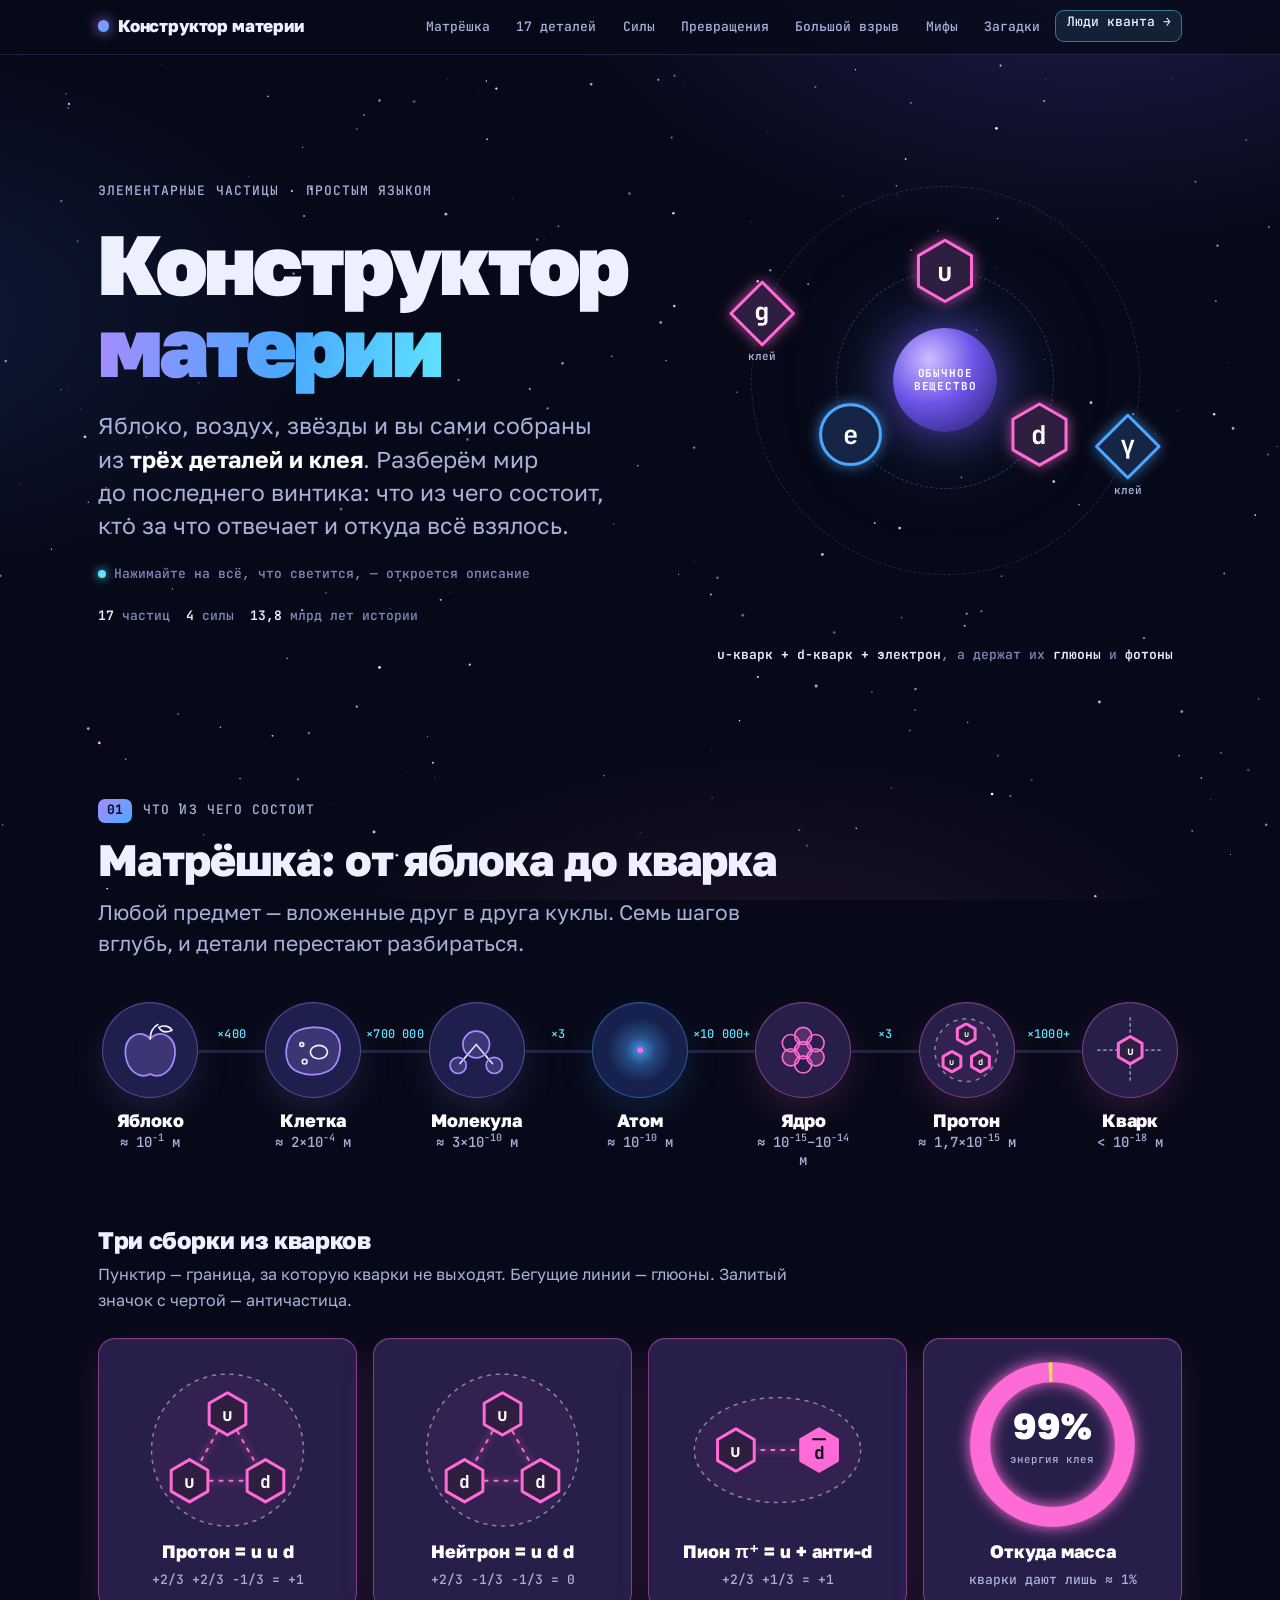
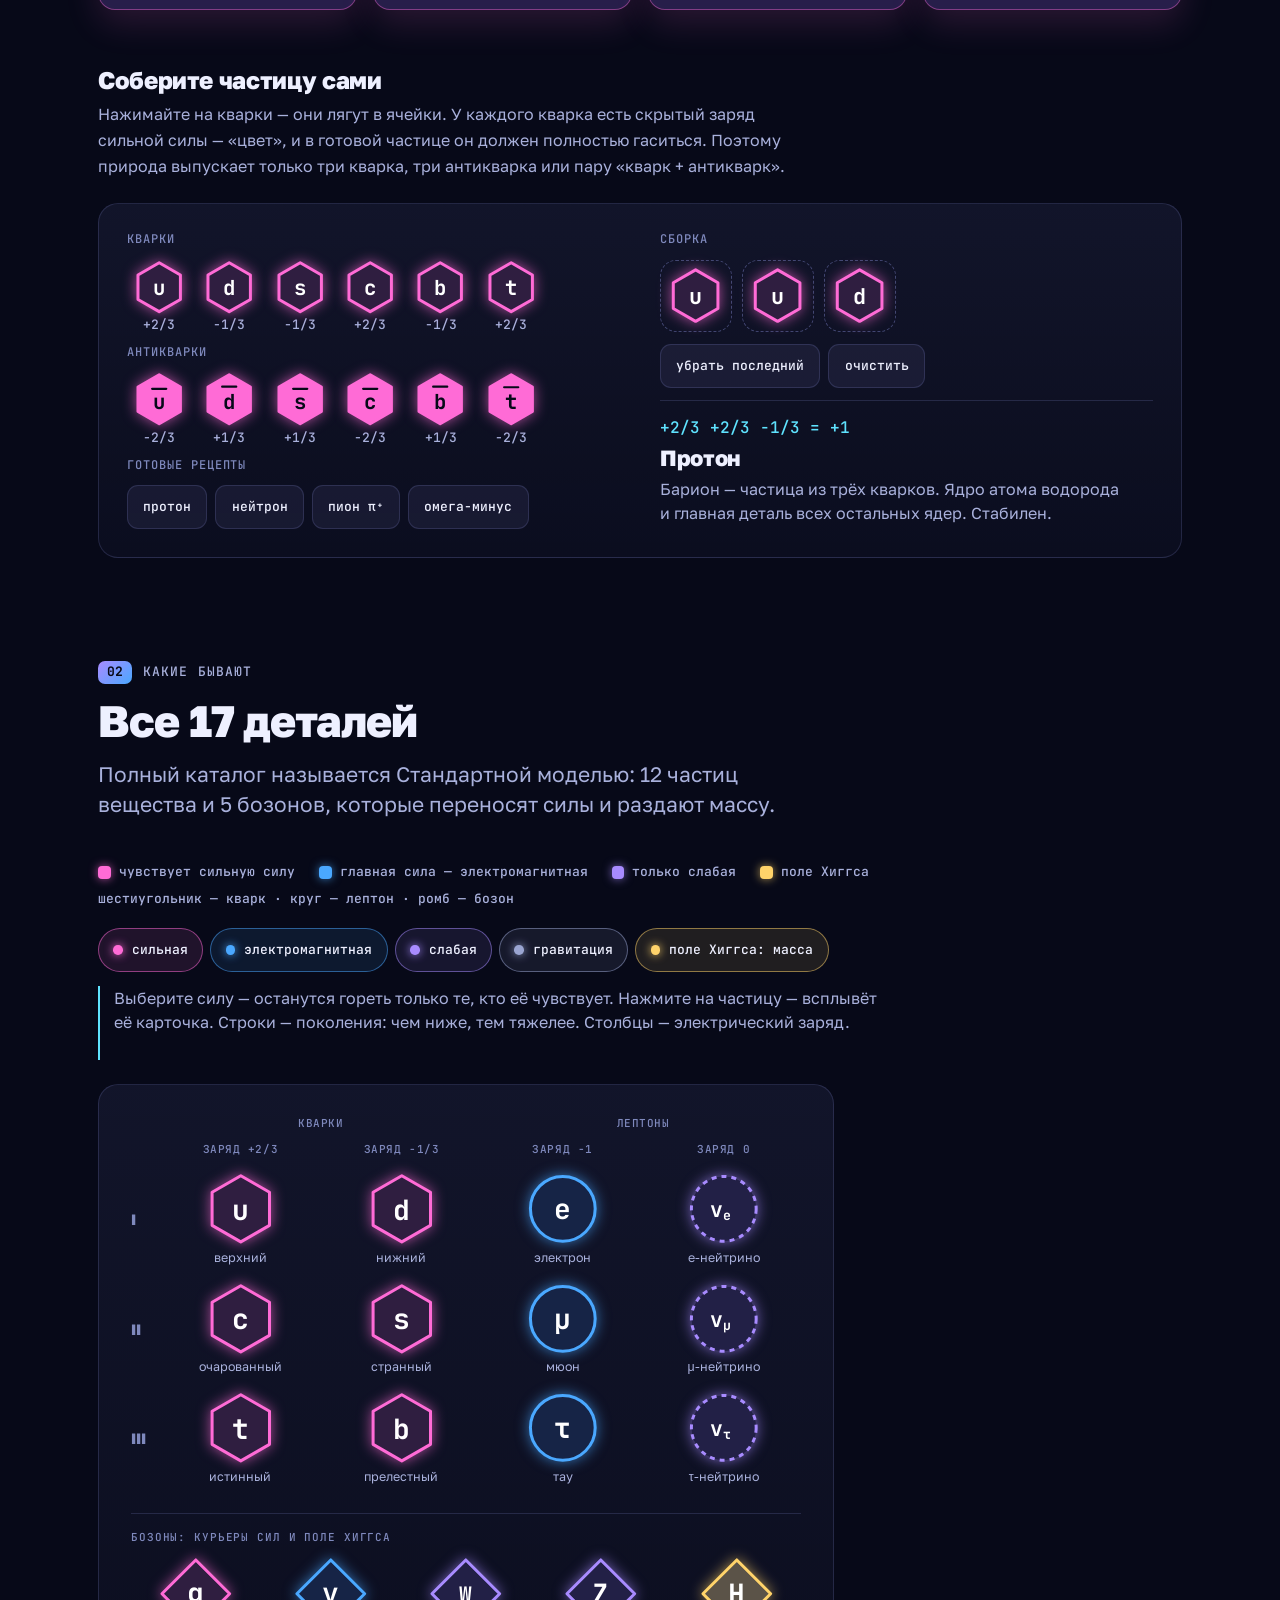
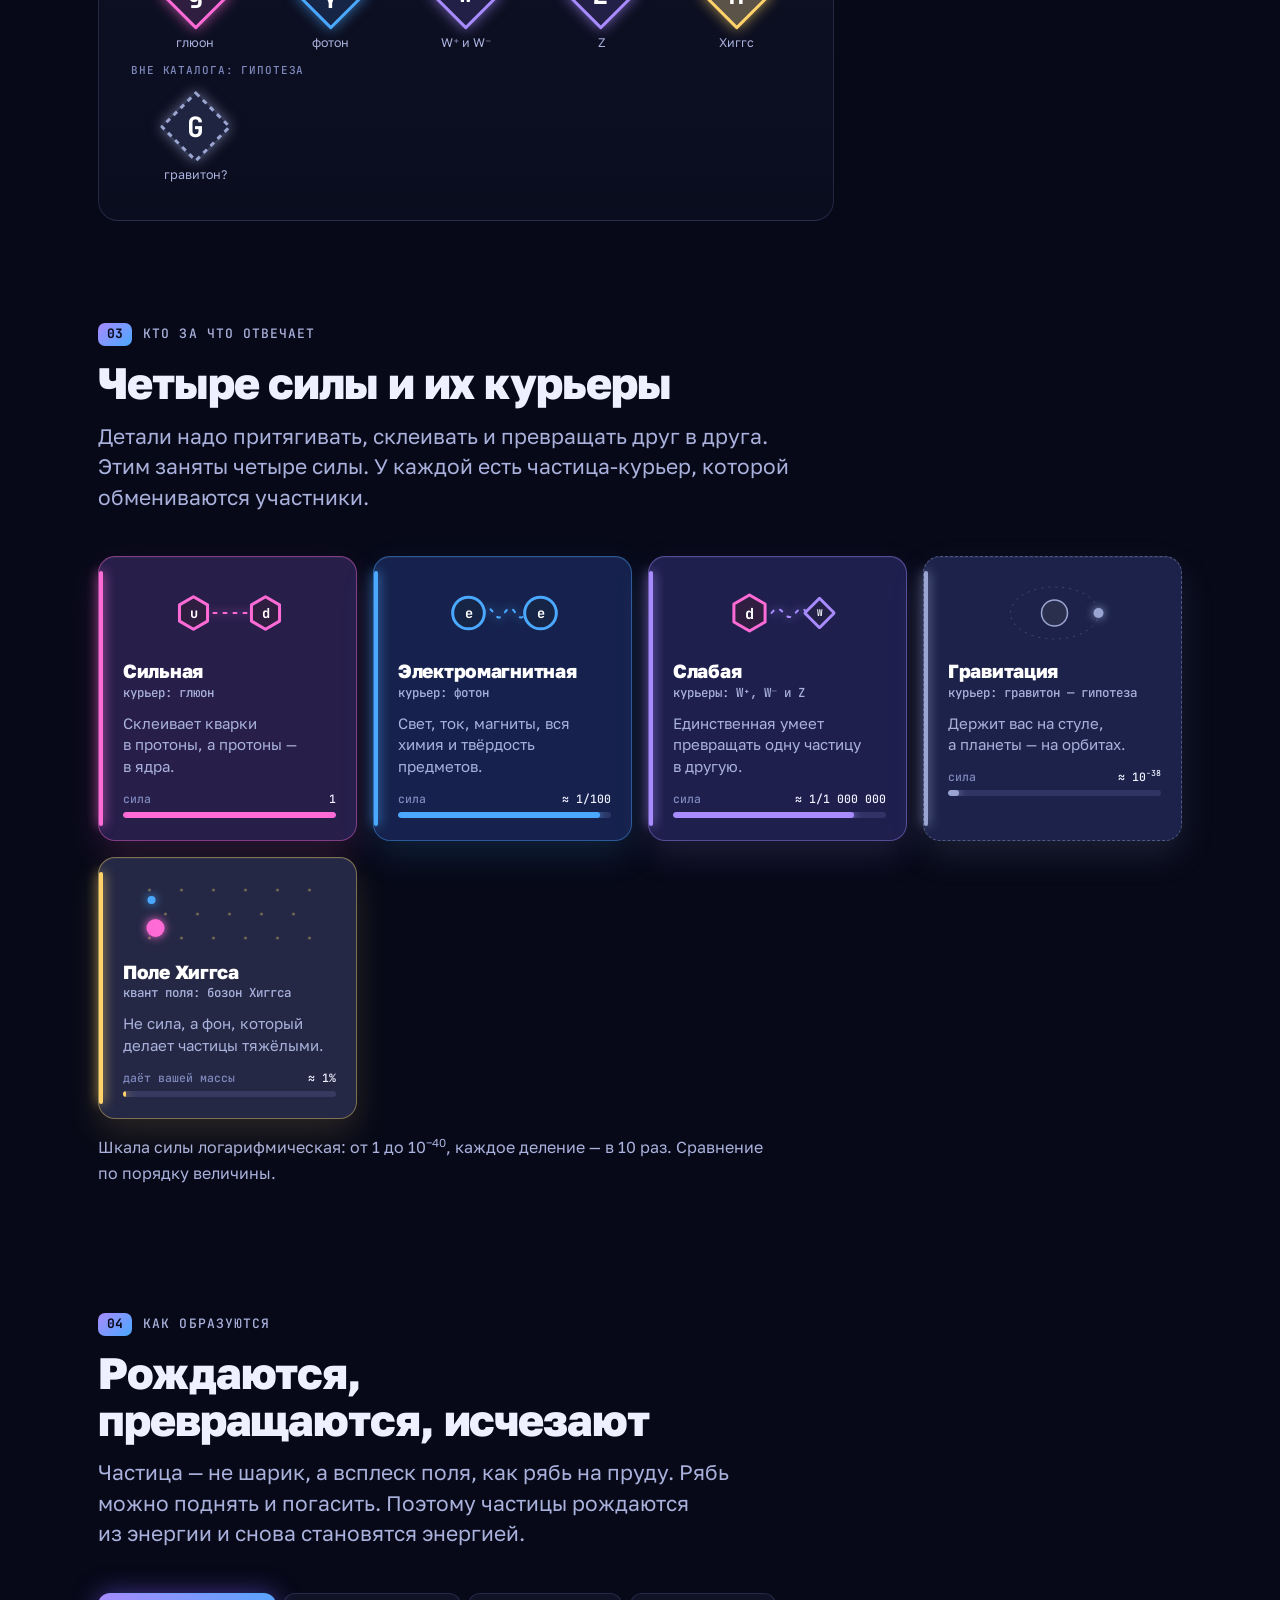
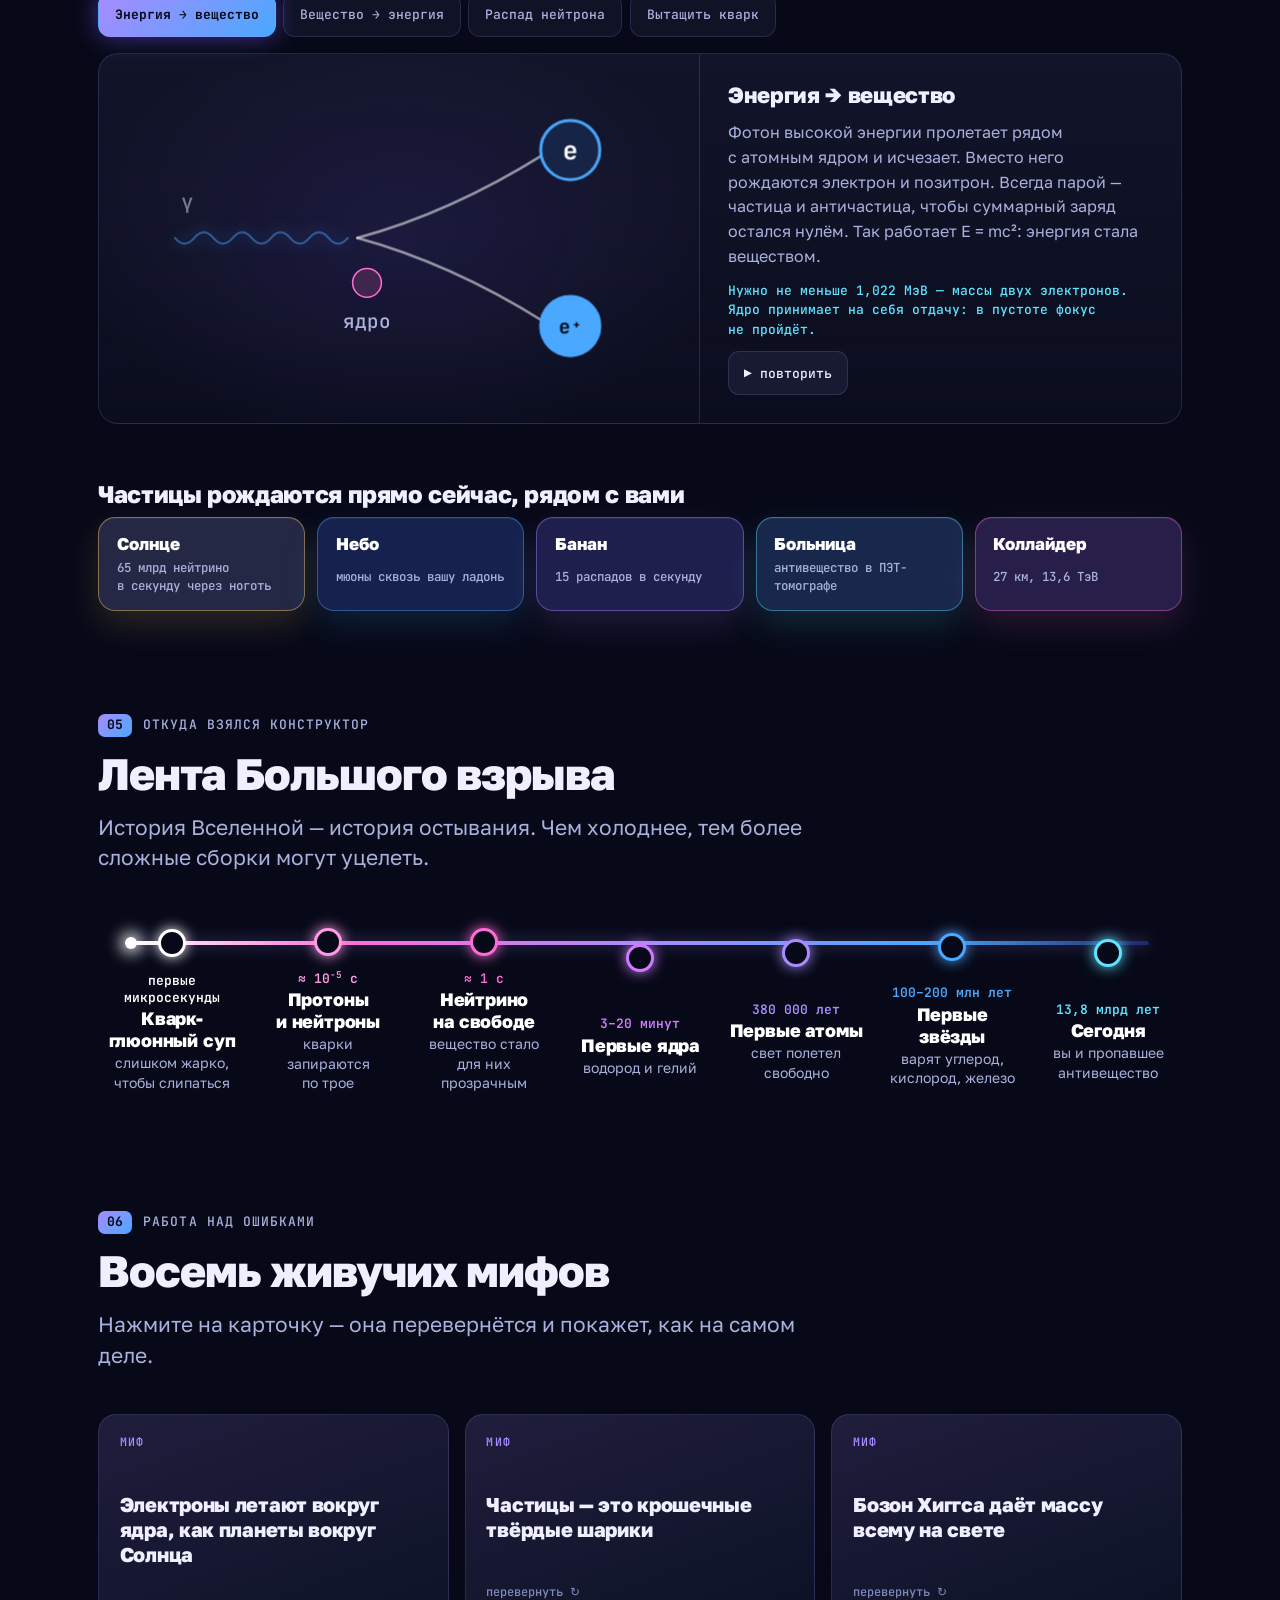
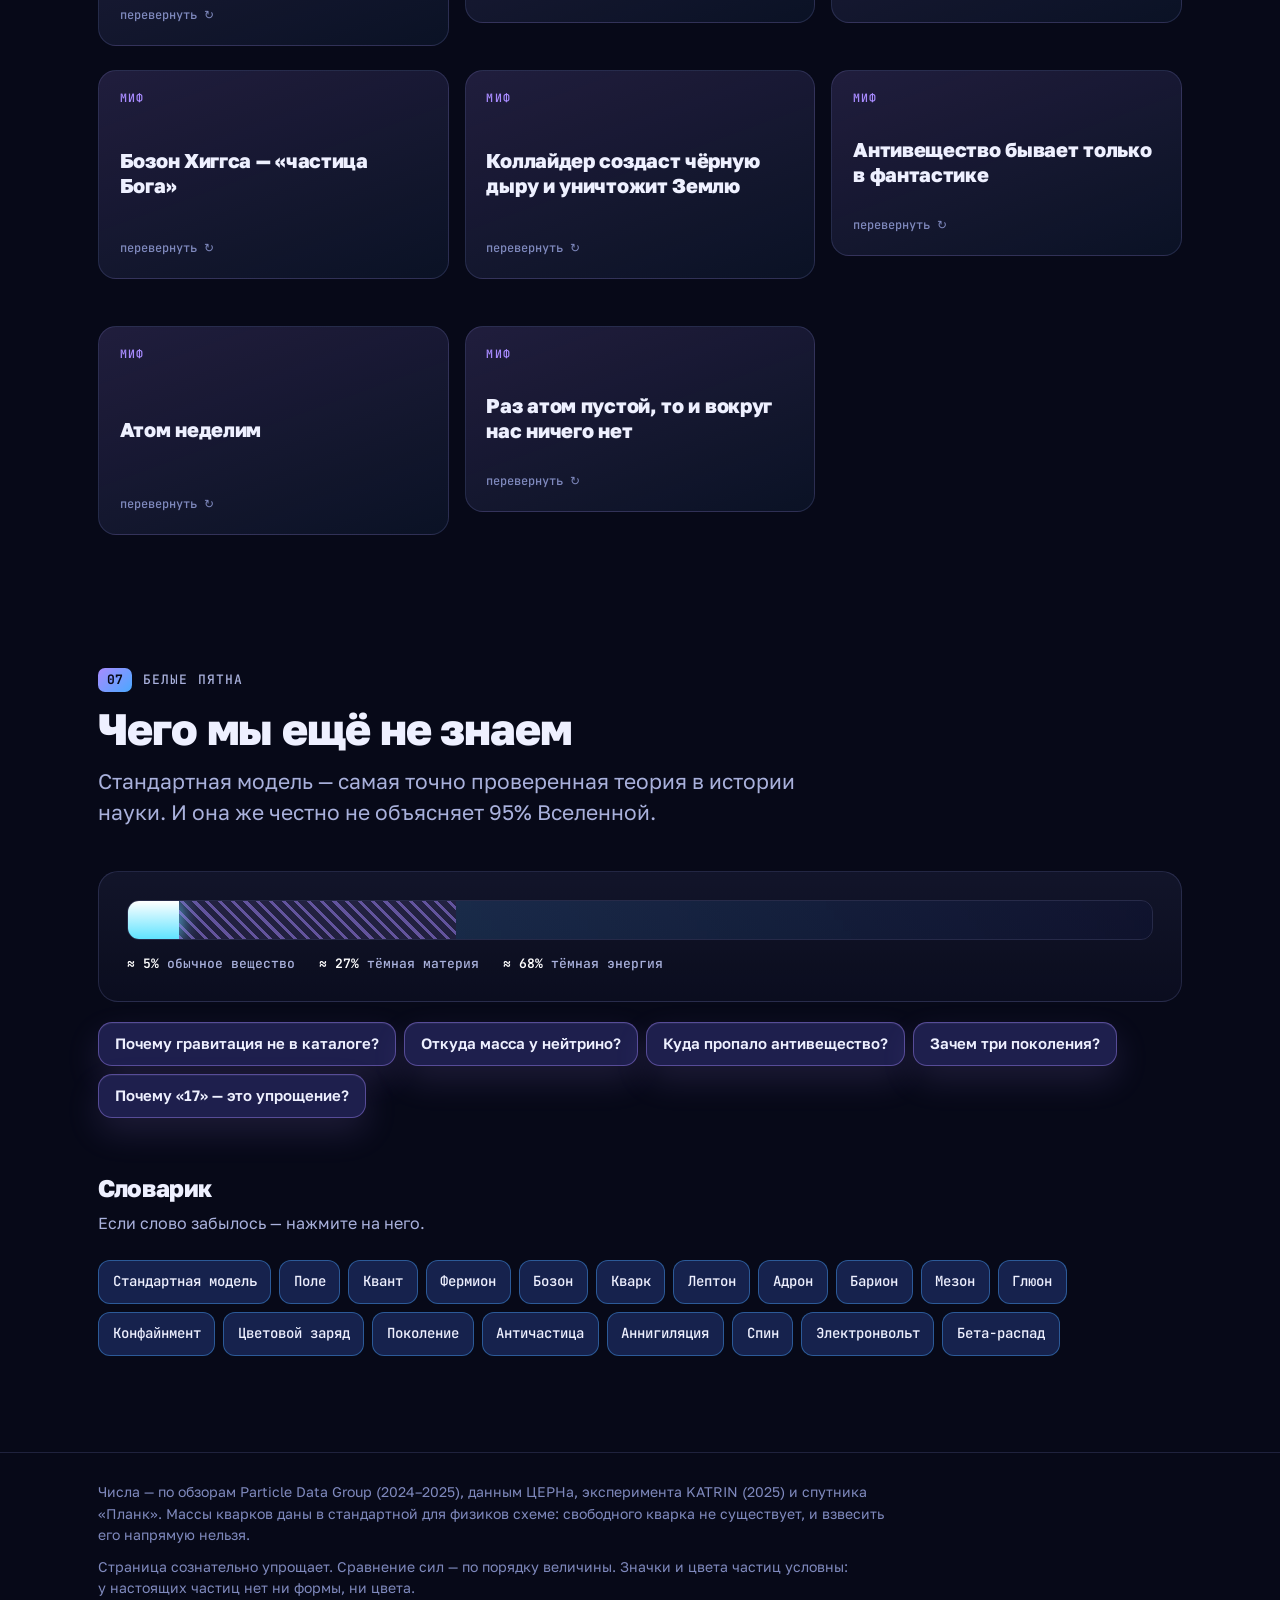
==== commit e283bd5a: "Вторая страница: «Люди кванта» — учёные квантовой физики 14 карточек с рассказом простым языком и св" ====
--- a/index.html
+++ b/index.html
@@ -3,1416 +3,18 @@
 <head>
 <meta charset="utf-8">
 <meta name="viewport" content="width=device-width, initial-scale=1, viewport-fit=cover">
+<meta http-equiv="refresh" content="0; url=kvant.html">
+<link rel="canonical" href="kvant.html">
 <meta name="theme-color" content="#070918">
-<meta name="description" content="Элементарные частицы простым языком: что из чего состоит, кто за что отвечает и как всё рождается.">
 <title>Конструктор материи</title>
-<link rel="preconnect" href="https://fonts.googleapis.com">
-<link rel="preconnect" href="https://fonts.gstatic.com" crossorigin>
-<link rel="stylesheet" href="https://fonts.googleapis.com/css2?family=Golos+Text:wght@400;500;600;700;800;900&family=JetBrains+Mono:wght@400;500;600;700&display=swap">
 <style>
-/* ───────── Космос: одна тёмная тема, задумана намеренно ───────── */
-:root {
-  color-scheme: dark;
-  --bg: #070918;
-  --bg-2: #0b0e26;
-  --panel: #10143a;
-  --line: rgba(160, 170, 255, .16);
-  --ink: #eef0ff;
-  --mut: #a9b1dc;
-  --mut-2: #7f89bd;
-  /* цвет = главная сила частицы */
-  --c-strong: #ff6bd6;
-  --c-em: #4aa8ff;
-  --c-weak: #a88bff;
-  --c-higgs: #ffd36a;
-  --c-grav: #9aa5d1;
-  --c-ui: #5fe3ff;
-  --display: 'Golos Text', 'Helvetica Neue', Arial, sans-serif;
-  --mono: 'JetBrains Mono', ui-monospace, Consolas, monospace;
-  --gutter: clamp(16px, 4vw, 48px);
-  --ease: cubic-bezier(.2, .7, .2, 1);
-}
-
-*, *::before, *::after { box-sizing: border-box; }
-html { -webkit-text-size-adjust: 100%; scroll-padding-top: 4.5rem; }
-body {
-  margin: 0;
-  background: var(--bg);
-  color: var(--ink);
-  font: 400 1.0625rem/1.6 var(--display);
-  overflow-wrap: break-word;
-}
-h1, h2, h3, h4, p, ul, ol, dl, dd, figure { margin: 0; }
-ul, ol { padding: 0; list-style: none; }
-h1, h2, h3 { text-wrap: balance; }
-button { font: inherit; color: inherit; }
-a { color: inherit; }
-b, strong { color: #fff; font-weight: 700; }
-sup { line-height: 0; font-size: .72em; }
-:focus-visible { outline: 2px solid var(--c-ui); outline-offset: 3px; border-radius: 6px; }
-.defs { position: absolute; width: 0; height: 0; overflow: hidden; }
-.wrap { max-width: 1180px; margin-inline: auto; padding-inline: var(--gutter); position: relative; }
-.mono { font-family: var(--mono); }
-
-/* небо: туманности + звёзды на canvas */
-.sky { position: fixed; inset: 0; z-index: -2; pointer-events: none;
-  background:
-    radial-gradient(70% 55% at 85% -5%, rgba(124, 92, 255, .22), transparent 60%),
-    radial-gradient(60% 50% at -10% 35%, rgba(60, 140, 255, .14), transparent 60%),
-    radial-gradient(60% 45% at 60% 110%, rgba(255, 107, 214, .10), transparent 60%),
-    var(--bg);
-}
-#stars { position: fixed; top: 0; left: 0; z-index: -1; pointer-events: none; width: 100%; }
-
-/* ───────── Навигация ───────── */
-.nav { position: sticky; top: env(safe-area-inset-top, 0px); z-index: 20;
-  background: rgba(7, 9, 24, .78); -webkit-backdrop-filter: blur(10px); backdrop-filter: blur(10px);
-  border-bottom: 1px solid var(--line); }
-.nav-in { display: flex; align-items: center; gap: 1.25rem; min-height: 3.25rem; }
-.brand { font-weight: 800; letter-spacing: -.01em; white-space: nowrap; text-decoration: none; display: inline-flex; align-items: center; gap: .55rem; }
-.brand i { width: .7rem; height: .7rem; border-radius: 50%; background: linear-gradient(135deg, var(--c-weak), var(--c-em)); box-shadow: 0 0 14px var(--c-weak); }
-.nav-links { display: flex; gap: .25rem; overflow-x: auto; scrollbar-width: none; margin-left: auto; min-width: 0; }
-.nav-links::-webkit-scrollbar { display: none; }
-.nav-links a { font: 500 .8125rem/1 var(--mono); color: var(--mut); text-decoration: none; padding: .6rem .7rem; border-radius: 9px; white-space: nowrap; }
-.nav-links a:hover { color: #fff; background: rgba(160, 170, 255, .1); }
-.nav-links a.on { color: #fff; background: rgba(168, 139, 255, .2); }
-.progress { height: 2px; background: transparent; }
-.progress i { display: block; height: 100%; width: var(--p, 0%); background: linear-gradient(90deg, var(--c-weak), var(--c-em), var(--c-ui)); box-shadow: 0 0 10px var(--c-em); }
-@media (max-width: 720px) { .brand span { display: none; } }
-
-/* ───────── Общие детали сцен ───────── */
-.scene { padding-block: clamp(3.5rem, 8vw, 6.5rem) 0; }
-.scene-head { display: grid; gap: .875rem; max-width: 50rem; margin-bottom: clamp(1.75rem, 4vw, 2.75rem); }
-.kick { display: inline-flex; align-items: center; gap: .7rem; font: 500 .8125rem/1.3 var(--mono); letter-spacing: .08em; text-transform: uppercase; color: var(--mut); }
-.kick .idx { color: #070918; background: linear-gradient(135deg, var(--c-weak), var(--c-em)); font-weight: 700; border-radius: 7px; padding: .2rem .55rem; letter-spacing: .02em; }
-.scene-head h2 { font: 800 clamp(1.7rem, 1.2rem + 2.2vw, 2.75rem)/1.06 var(--display); letter-spacing: -.025em; }
-.scene-head .sub { font-size: clamp(1.0625rem, 1rem + .4vw, 1.3125rem); line-height: 1.45; color: var(--mut); max-width: 44rem; }
-.grad { background: linear-gradient(100deg, var(--c-weak) 0%, var(--c-em) 55%, var(--c-ui) 100%); -webkit-background-clip: text; background-clip: text; color: transparent; }
-.hint { font: 500 .8125rem/1.4 var(--mono); color: var(--mut-2); display: inline-flex; align-items: center; gap: .5rem; }
-.hint::before { content: ""; width: .5rem; height: .5rem; border-radius: 50%; background: var(--c-ui); box-shadow: 0 0 10px var(--c-ui); }
-.subhead { font: 800 clamp(1.2rem, 1.05rem + .7vw, 1.5rem)/1.2 var(--display); letter-spacing: -.015em; margin: clamp(2.5rem, 5vw, 3.5rem) 0 .5rem; }
-.subnote { color: var(--mut); max-width: 44rem; margin-bottom: 1.5rem; font-size: 1rem; }
-
-/* стеклянная панель и цветной узел */
-.panel { background: linear-gradient(180deg, rgba(150, 160, 255, .08), rgba(150, 160, 255, .03)); border: 1px solid var(--line); border-radius: 20px; }
-.nd { --c: var(--c-grav); position: relative; text-align: left; cursor: pointer; appearance: none;
-  background: color-mix(in oklab, var(--c) 11%, var(--panel));
-  border: 1px solid color-mix(in oklab, var(--c) 42%, transparent);
-  border-radius: 17px;
-  box-shadow: 0 14px 34px color-mix(in oklab, var(--c) 14%, transparent), inset 0 1px 0 rgba(255, 255, 255, .05);
-  transition: transform .25s var(--ease), box-shadow .25s var(--ease), border-color .25s var(--ease); }
-.nd:hover, .nd:focus-visible { transform: translateY(-4px); border-color: var(--c);
-  box-shadow: 0 18px 44px color-mix(in oklab, var(--c) 34%, transparent), inset 0 1px 0 rgba(255, 255, 255, .08); }
-.c-strong { --c: var(--c-strong); } .c-em { --c: var(--c-em); } .c-weak { --c: var(--c-weak); }
-.c-higgs { --c: var(--c-higgs); } .c-grav { --c: var(--c-grav); } .c-ui { --c: var(--c-ui); }
-
-/* значки частиц (цвет приходит через --c) */
-.gl { display: block; width: 100%; height: 100%; overflow: visible; filter: drop-shadow(0 0 7px color-mix(in oklab, var(--c) 65%, transparent)); }
-.sh { fill: color-mix(in oklab, var(--c) 17%, #0b0e26); stroke: var(--c); stroke-width: 3; stroke-linejoin: round; vector-effect: non-scaling-stroke; }
-.sh-dash { stroke-dasharray: 5 5; }
-.sh-anti { fill: var(--c); }
-.sh-foil { fill: color-mix(in oklab, var(--c) 38%, #0b0e26); }
-.t { font: 700 38px var(--mono); text-anchor: middle; dominant-baseline: central; fill: #fff; }
-.t-sm { font-size: 29px; }
-.t-sub { font-size: 18px; }
-.t-anti { fill: #070918; }
-.bar { stroke: #070918; stroke-width: 4; stroke-linecap: round; }
-.bar-ink { stroke: #fff; stroke-width: 3; }
-
-/* ───────── Hero ───────── */
-.hero { padding-block: clamp(2.5rem, 7vw, 5.5rem) clamp(1rem, 3vw, 2rem); }
-.hero-grid { display: grid; gap: clamp(2rem, 5vw, 4rem); align-items: center; }
-@media (min-width: 940px) { .hero-grid { grid-template-columns: minmax(0, 1.15fr) minmax(0, 1fr); } }
-.hero-text { display: grid; gap: 1.4rem; min-width: 0; }
-.hero h1 { font: 900 clamp(2.5rem, 1.3rem + 5vw, 5.25rem)/.98 var(--display); letter-spacing: -.035em; }
-.hero .lead { font-size: clamp(1.125rem, 1rem + .6vw, 1.4375rem); line-height: 1.45; color: var(--mut); max-width: 36rem; }
-.hero .lead b { color: #fff; }
-.hero-meta { font: 500 .8125rem/1.5 var(--mono); color: var(--mut-2); display: flex; flex-wrap: wrap; gap: .25rem 1rem; }
-.hero-meta b { color: var(--ink); font-weight: 600; }
-
-/* орбита с деталями */
-.orbit-box { position: relative; width: min(100%, 30rem); aspect-ratio: 1; margin-inline: auto; container-type: inline-size; }
-.ring { position: absolute; inset: var(--in); border-radius: 50%; border: 1px dashed rgba(160, 170, 255, .28); }
-.ring.r1 { --in: 27%; }
-.ring.r2 { --in: 9%; border-color: rgba(160, 170, 255, .2); }
-.core { position: absolute; inset: 39%; border-radius: 50%; display: grid; place-items: center; text-align: center;
-  background: radial-gradient(circle at 35% 30%, #cdbdff, #6d54e8 45%, #231a66 100%);
-  box-shadow: 0 0 50px rgba(124, 92, 255, .65), 0 0 120px rgba(74, 168, 255, .3);
-  font: 700 .6875rem/1.2 var(--mono); letter-spacing: .08em; text-transform: uppercase; color: #fff; }
-.sat { position: absolute; left: 50%; top: 50%; width: 4.25rem; height: 4.25rem; margin: -2.125rem 0 0 -2.125rem;
-  transform: rotate(var(--a)) translateX(var(--r)) rotate(calc(-1 * var(--a))); }
-.sat button { width: 100%; height: 100%; padding: 0; border: 0; background: none; cursor: pointer; display: block; border-radius: 50%; transition: transform .25s var(--ease); }
-.sat button:hover, .sat button:focus-visible { transform: scale(1.14); }
-.sat small { position: absolute; left: 50%; top: 100%; transform: translateX(-50%); font: 600 .6875rem/1.2 var(--mono); color: var(--mut); white-space: nowrap; margin-top: .15rem; }
-.orbit-cap { text-align: center; font: 500 .8125rem/1.5 var(--mono); color: var(--mut-2); margin-top: 1.75rem; }
-.orbit-cap b { color: var(--ink); font-weight: 600; }
-
-/* ───────── Матрёшка ───────── */
-.ladder { display: grid; gap: 0; }
-.rung { display: grid; grid-template-columns: 5rem minmax(0, 1fr); gap: 0 1rem; align-items: center; }
-.rung-btn { width: 5rem; height: 5rem; border-radius: 50%; padding: .8rem; display: grid; place-items: center; }
-.rung-btn svg { width: 100%; height: 100%; overflow: visible; }
-.rung-txt { display: grid; gap: .1rem; }
-.rung-txt b { font: 800 1.125rem/1.2 var(--display); letter-spacing: -.01em; }
-.rung-txt span { font: 500 .875rem/1.3 var(--mono); color: var(--mut); }
-.rail { position: relative; overflow: hidden; background: rgba(160, 170, 255, .16); border-radius: 99px; }
-.rail::after { content: ""; position: absolute; inset: 0; background: linear-gradient(180deg, transparent, var(--c-ui), transparent); transform: translateY(-100%); }
-.rung-rail { grid-column: 1 / -1; display: grid; grid-template-columns: 5rem minmax(0, 1fr); gap: 0 1rem; align-items: center; height: 2.5rem; }
-.rung-rail .rail { width: 3px; height: 100%; justify-self: center; }
-.rung-rail em { font: 500 .75rem/1 var(--mono); font-style: normal; color: var(--c-ui); letter-spacing: .02em; }
-@media (min-width: 1000px) {
-  .ladder { grid-template-columns: repeat(7, auto); justify-content: space-between; align-items: start; position: relative; }
-  .rung { grid-template-columns: 1fr; justify-items: center; text-align: center; gap: .75rem; width: 6.5rem; position: relative; z-index: 1; }
-  .rung-btn { width: 6rem; height: 6rem; }
-  .rung-rail { position: absolute; top: 3rem; height: 3px; left: calc(var(--n) * (100% - 6.5rem) / 6 + 6.25rem); width: calc((100% - 6.5rem) / 6 - 6rem); display: block; grid-column: auto; }
-  .rung-rail .rail { width: 100%; height: 3px; }
-  .rung-rail .rail::after { background: linear-gradient(90deg, transparent, var(--c-ui), transparent); transform: translateX(-100%); }
-  .rung-rail em { position: absolute; left: 50%; top: -1.35rem; transform: translateX(-50%); white-space: nowrap; }
-}
-.ic { fill: none; stroke: var(--ink); stroke-width: 1.7; stroke-linecap: round; stroke-linejoin: round; vector-effect: non-scaling-stroke; }
-.ic-c { stroke: var(--c); }
-.ic-fill { fill: color-mix(in oklab, var(--c) 22%, transparent); }
-
-/* сборки из кварков */
-.compo { display: grid; gap: 1rem; grid-template-columns: repeat(auto-fit, minmax(15.5rem, 1fr)); }
-.compo .nd { padding: 1.1rem 1.25rem 1.25rem; display: grid; gap: .5rem; justify-items: center; text-align: center; --c: var(--c-strong); }
-.compo svg { width: 100%; max-width: 14rem; height: auto; overflow: visible; }
-.compo b { font: 800 1.125rem/1.2 var(--display); }
-.compo span { font: 500 .8125rem/1.35 var(--mono); color: var(--mut); }
-.bag { fill: rgba(255, 107, 214, .05); stroke: rgba(255, 255, 255, .45); stroke-width: 1.5; stroke-dasharray: 3 6; stroke-linecap: round; vector-effect: non-scaling-stroke; }
-.spring { fill: none; stroke: var(--c-strong); stroke-width: 2; stroke-linecap: round; stroke-dasharray: 3 7; vector-effect: non-scaling-stroke; filter: drop-shadow(0 0 4px var(--c-strong)); }
-.qk { transform-box: fill-box; transform-origin: center; }
-.lbl { font: 600 13px var(--mono); fill: var(--ink); }
-.lbl-soft { font: 500 12px var(--mono); fill: var(--mut); }
-
-/* конструктор адронов */
-.builder { padding: clamp(1.1rem, 3vw, 1.75rem); display: grid; gap: 1.5rem; }
-@media (min-width: 860px) { .builder { grid-template-columns: minmax(0, 1fr) minmax(0, 1fr); gap: 2.5rem; align-items: start; } }
-.b-col { display: grid; gap: .75rem; }
-.b-label { font: 500 .75rem/1.3 var(--mono); letter-spacing: .08em; text-transform: uppercase; color: var(--mut-2); }
-.b-palette { display: grid; grid-template-columns: repeat(6, minmax(0, 1fr)); gap: .4rem; max-width: 26rem; --c: var(--c-strong); }
-.b-chip { appearance: none; background: none; border: 0; padding: 0; cursor: pointer; display: grid; justify-items: center; gap: .2rem; min-height: 44px; transition: transform .2s var(--ease); --c: var(--c-strong); }
-.b-chip:hover, .b-chip:focus-visible { transform: translateY(-3px) scale(1.06); }
-.b-chip .gl { width: 100%; max-width: 3.4rem; aspect-ratio: 1; height: auto; }
-.b-chip small { font: 500 .8125rem/1.2 var(--mono); color: var(--mut); }
-.b-slots { display: flex; gap: .625rem; flex-wrap: wrap; --c: var(--c-strong); }
-.b-slot { width: 4.5rem; height: 4.5rem; border: 1.5px dashed rgba(160, 170, 255, .35); border-radius: 16px; display: grid; place-items: center; padding: .4rem; }
-.b-slot:empty::after { content: "?"; font: 500 1.125rem var(--mono); color: var(--mut-2); }
-.b-slot .gl { animation: pop-in .35s var(--ease) both; }
-.b-actions, .b-presets { display: flex; gap: .5rem; flex-wrap: wrap; }
-.btn { appearance: none; cursor: pointer; min-height: 44px; padding: .5rem .95rem; border-radius: 11px; font: 500 .8125rem/1.2 var(--mono);
-  color: var(--ink); background: rgba(160, 170, 255, .08); border: 1px solid var(--line); transition: background .2s, border-color .2s, transform .2s var(--ease); }
-.btn:hover { background: rgba(168, 139, 255, .22); border-color: var(--c-weak); transform: translateY(-2px); }
-.b-out { border-top: 1px solid var(--line); padding-top: 1rem; display: grid; gap: .35rem; min-height: 8rem; align-content: start; }
-.b-sum { font: 500 1rem/1.4 var(--mono); color: var(--c-ui); }
-.b-name { font: 800 1.375rem/1.2 var(--display); letter-spacing: -.015em; }
-.b-note { color: var(--mut); font-size: 1rem; line-height: 1.5; }
-
-/* ───────── Каталог ───────── */
-.legend { display: flex; flex-wrap: wrap; gap: .5rem 1.5rem; margin-bottom: 1.25rem; font: 500 .8125rem/1.4 var(--mono); color: var(--mut); }
-.legend span { display: inline-flex; align-items: center; gap: .5rem; }
-.legend i { width: .8rem; height: .8rem; border-radius: 4px; background: var(--c); box-shadow: 0 0 10px color-mix(in oklab, var(--c) 70%, transparent); }
-.legend svg { width: 1rem; height: 1rem; overflow: visible; }
-.forces-bar { display: flex; flex-wrap: wrap; gap: .45rem; margin-bottom: .9rem; }
-.f-btn { appearance: none; cursor: pointer; min-height: 44px; padding: .5rem .9rem; border-radius: 99px; font: 500 .8125rem/1.2 var(--mono);
-  color: var(--ink); background: color-mix(in oklab, var(--c) 10%, transparent); border: 1px solid color-mix(in oklab, var(--c) 50%, transparent);
-  display: inline-flex; align-items: center; gap: .55rem; transition: background .2s, box-shadow .2s, transform .2s var(--ease); }
-.f-btn::before { content: ""; width: .6rem; height: .6rem; border-radius: 50%; background: var(--c); box-shadow: 0 0 10px var(--c); flex: none; }
-.f-btn:hover { transform: translateY(-2px); }
-.f-btn[aria-pressed="true"] { background: var(--c); color: #070918; font-weight: 700; box-shadow: 0 0 26px color-mix(in oklab, var(--c) 60%, transparent); }
-.f-btn[aria-pressed="true"]::before { background: #070918; box-shadow: none; }
-.f-say { font-size: 1rem; line-height: 1.5; color: var(--mut); min-height: 4.6em; max-width: 50rem; margin-bottom: 1.5rem; border-left: 2px solid var(--fc-now, var(--c-ui)); padding-left: .9rem; }
-.sm { padding: clamp(1rem, 3vw, 2rem); display: grid; gap: 1.5rem; max-width: 46rem; }
-.sm-grid { display: grid; grid-template-columns: 1.6rem repeat(4, minmax(0, 1fr)); gap: .6rem .4rem; align-items: start; }
-.sm-colhead { font: 500 .6875rem/1.25 var(--mono); letter-spacing: .05em; text-transform: uppercase; color: var(--mut-2); text-align: center; align-self: end; padding-bottom: .2rem; }
-.sm-gen { font: 800 .9375rem/1 var(--display); color: var(--mut-2); align-self: center; }
-.sm-bosons { display: grid; grid-template-columns: repeat(5, minmax(0, 1fr)); gap: .6rem .4rem; border-top: 1px solid var(--line); padding-top: 1.1rem; }
-.sm-sub { font: 500 .6875rem/1.25 var(--mono); letter-spacing: .08em; text-transform: uppercase; color: var(--mut-2); grid-column: 1 / -1; }
-.chip { appearance: none; background: none; border: 0; padding: .15rem 0 .3rem; cursor: pointer; display: grid; justify-items: center; gap: .3rem; min-width: 0; border-radius: 14px;
-  transition: opacity .25s ease-out, filter .25s ease-out, transform .25s var(--ease); }
-.chip .gl { width: 88%; max-width: 4.6rem; aspect-ratio: 1; height: auto; transition: transform .35s var(--ease), filter .25s; }
-.chip .nm { font-size: .78rem; line-height: 1.15; text-align: center; color: var(--mut); hyphens: auto; max-width: 100%; }
-.chip:hover, .chip:focus-visible { transform: translateY(-4px); }
-.chip:hover .nm, .chip:focus-visible .nm { color: #fff; }
-.chip:hover .gl, .chip:focus-visible .gl { filter: drop-shadow(0 0 14px var(--c)); }
-.sm[data-force] .chip { opacity: .16; filter: grayscale(.8); }
-.sm[data-force="strong"] .chip[data-feels~="strong"],
-.sm[data-force="em"] .chip[data-feels~="em"],
-.sm[data-force="weak"] .chip[data-feels~="weak"],
-.sm[data-force="grav"] .chip[data-feels~="grav"],
-.sm[data-force="higgs"] .chip[data-feels~="higgs"],
-.sm[data-force="em"] .chip[data-carries~="em"] { opacity: 1; filter: none; }
-.sm[data-force="higgs"] .chip .gl { transform: scale(var(--ms, 1)); }
-.sm[data-force="higgs"] .chip[data-feels~="maybe"] { opacity: .55; filter: none; }
-@media (max-width: 560px) { .sm[data-force="higgs"] .chip .gl { width: 66%; } }
-
-/* ───────── Силы ───────── */
-.forces { display: grid; gap: 1rem; grid-template-columns: repeat(auto-fit, minmax(13.5rem, 1fr)); }
-.force { padding: 1.25rem 1.25rem 1.35rem 1.5rem; display: grid; gap: .7rem; align-content: start; }
-.force::before { content: ""; position: absolute; left: 0; top: 14px; bottom: 14px; width: 4px; border-radius: 4px; background: var(--c); box-shadow: 0 0 12px var(--c); }
-.force.grav { border-style: dashed; }
-.force-art { height: 4.5rem; }
-.force-art svg { width: 100%; height: 100%; overflow: visible; }
-.force b { font: 800 1.1875rem/1.15 var(--display); letter-spacing: -.015em; display: block; }
-.force .car { display: block; margin-top: .15rem; font: 500 .78rem/1.35 var(--mono); color: var(--mut); }
-.force p { font-size: .9375rem; line-height: 1.45; color: var(--mut); }
-.meter { display: grid; gap: .3rem; margin-top: .2rem; }
-.meter-top { display: flex; justify-content: space-between; gap: .5rem; font: 500 .72rem/1.3 var(--mono); color: var(--mut-2); }
-.meter-top span + span { color: var(--ink); }
-.meter-bar { height: 6px; border-radius: 99px; background: rgba(160, 170, 255, .14); overflow: hidden; }
-.meter-bar i { display: block; height: 100%; width: var(--w); border-radius: 99px; background: var(--c); box-shadow: 0 0 10px var(--c); transform-origin: left; }
-.wv { fill: none; stroke: var(--c); stroke-width: 2; stroke-linecap: round; vector-effect: non-scaling-stroke; filter: drop-shadow(0 0 4px var(--c)); }
-.wv-dash { stroke-dasharray: 3 7; }
-.dot { fill: var(--c); filter: drop-shadow(0 0 5px var(--c)); }
-.dot-soft { fill: color-mix(in oklab, var(--c) 25%, #0b0e26); stroke: var(--c); stroke-width: 1.5; vector-effect: non-scaling-stroke; }
-.fld { fill: rgba(255, 211, 106, .35); }
-
-/* ───────── Превращения ───────── */
-.stage { display: grid; gap: 0; overflow: hidden; }
-@media (min-width: 900px) { .stage { grid-template-columns: minmax(0, 1.25fr) minmax(0, 1fr); } }
-.tabs { display: flex; flex-wrap: wrap; gap: .45rem; margin-bottom: 1rem; }
-.tab { --c: var(--c-ui); appearance: none; cursor: pointer; min-height: 44px; padding: .5rem 1rem; border-radius: 12px; font: 500 .8125rem/1.2 var(--mono); color: var(--mut);
-  background: rgba(160, 170, 255, .06); border: 1px solid var(--line); transition: all .2s var(--ease); }
-.tab:hover { color: #fff; transform: translateY(-2px); }
-.tab[aria-selected="true"] { color: #070918; background: linear-gradient(135deg, var(--c-weak), var(--c-em)); border-color: transparent; font-weight: 700; box-shadow: 0 0 24px rgba(124, 92, 255, .5); }
-.stage-art { position: relative; min-height: 17rem; padding: 1rem; display: grid; place-items: center; background: radial-gradient(80% 80% at 50% 50%, rgba(124, 92, 255, .12), transparent 70%); border-bottom: 1px solid var(--line); }
-@media (min-width: 900px) { .stage-art { border-bottom: 0; border-right: 1px solid var(--line); } }
-.stage-art svg { width: 100%; max-width: 30rem; height: auto; overflow: visible; }
-.stage-txt { padding: clamp(1.1rem, 3vw, 1.75rem); display: grid; gap: .75rem; align-content: start; }
-.stage-txt h3 { font: 800 1.375rem/1.2 var(--display); letter-spacing: -.015em; }
-.stage-txt p { color: var(--mut); font-size: 1rem; line-height: 1.55; }
-.stage-txt .fact { font: 500 .8125rem/1.5 var(--mono); color: var(--c-ui); }
-.replay { justify-self: start; }
-.trk { fill: none; stroke: rgba(255, 255, 255, .55); stroke-width: 1.6; stroke-linecap: round; vector-effect: non-scaling-stroke; }
-.ph { fill: none; stroke: var(--c-em); stroke-width: 2.2; stroke-linecap: round; vector-effect: non-scaling-stroke; filter: drop-shadow(0 0 5px var(--c-em)); }
-.wz { fill: none; stroke: var(--c-weak); stroke-width: 2.2; stroke-linecap: round; stroke-dasharray: 5 5; vector-effect: non-scaling-stroke; filter: drop-shadow(0 0 5px var(--c-weak)); }
-.str { stroke: var(--c-strong); stroke-width: 3; stroke-linecap: round; vector-effect: non-scaling-stroke; filter: drop-shadow(0 0 6px var(--c-strong)); }
-.flash { fill: #fff; filter: drop-shadow(0 0 14px #fff); opacity: 0; transform-box: fill-box; transform-origin: center; }
-.mv { transform-box: view-box; }
-
-/* «прямо сейчас» */
-.now { display: grid; gap: .75rem; grid-template-columns: repeat(auto-fit, minmax(11.5rem, 1fr)); }
-.now .nd { padding: 1rem 1.1rem; display: grid; gap: .3rem; }
-.now b { font: 800 1.0625rem/1.2 var(--display); }
-.now span { font: 500 .78rem/1.4 var(--mono); color: var(--mut); }
-
-/* ───────── Лента Большого взрыва ───────── */
-.bang { position: relative; display: grid; gap: .75rem; }
-.bang-line { position: absolute; left: 1.4rem; top: 1.5rem; bottom: 1.5rem; width: 4px; border-radius: 99px;
-  background: linear-gradient(180deg, #fff 0%, #ffd0f4 8%, var(--c-strong) 25%, var(--c-weak) 50%, var(--c-em) 75%, #1d2a6b 100%); box-shadow: 0 0 16px rgba(168, 139, 255, .5); }
-.bang-line i { position: absolute; left: 50%; top: 0; width: 12px; height: 12px; margin: -6px 0 0 -6px; border-radius: 50%; background: #fff; box-shadow: 0 0 16px 4px #fff; }
-.ev { display: grid; grid-template-columns: 2.8rem minmax(0, 1fr); gap: 0 1rem; align-items: center; padding: .5rem .75rem .5rem 0; border-radius: 16px; background: none; border: 0; text-align: left; cursor: pointer; position: relative; transition: background .2s, transform .25s var(--ease); }
-.ev:hover, .ev:focus-visible { background: rgba(160, 170, 255, .08); transform: translateX(4px); }
-.ev-dot { width: 1.5rem; height: 1.5rem; margin-left: .75rem; border-radius: 50%; background: var(--bg); border: 3px solid var(--c); box-shadow: 0 0 14px var(--c); position: relative; z-index: 1; }
-.ev-txt { display: grid; gap: .1rem; }
-.ev-txt .when { font: 600 .8125rem/1.3 var(--mono); color: var(--c); }
-.ev-txt b { font: 800 1.125rem/1.2 var(--display); letter-spacing: -.01em; }
-.ev-txt span { font-size: .9375rem; color: var(--mut); line-height: 1.4; }
-@media (min-width: 1000px) {
-  .bang { grid-template-columns: repeat(7, minmax(0, 1fr)); gap: .5rem; padding-top: .5rem; }
-  .bang-line { left: 3%; right: 3%; top: 1.55rem; bottom: auto; width: auto; height: 4px;
-    background: linear-gradient(90deg, #fff 0%, #ffd0f4 6%, var(--c-strong) 22%, var(--c-weak) 50%, var(--c-em) 78%, #1d2a6b 100%); }
-  .bang-line i { left: 0; top: 50%; }
-  .ev { grid-template-columns: 1fr; justify-items: center; text-align: center; gap: .9rem; padding: .25rem .4rem 1rem; }
-  .ev:hover, .ev:focus-visible { transform: translateY(-4px); }
-  .ev-dot { margin: 0; width: 1.75rem; height: 1.75rem; }
-  .ev-txt { justify-items: center; }
-  .ev-txt span { font-size: .875rem; }
-}
-
-/* ───────── Мифы ───────── */
-.myths { display: grid; gap: 1rem; grid-template-columns: repeat(auto-fit, minmax(16.5rem, 1fr)); }
-.myth { appearance: none; border: 0; padding: 0; background: none; cursor: pointer; text-align: left; perspective: 1200px; min-height: 15rem; display: grid; }
-.myth-in { display: grid; transform-style: preserve-3d; transition: transform .7s var(--ease); }
-.myth[aria-pressed="true"] .myth-in { transform: rotateY(180deg); }
-.face { grid-area: 1 / 1; -webkit-backface-visibility: hidden; backface-visibility: hidden; border-radius: 18px; padding: 1.25rem 1.3rem 1.35rem; display: grid; gap: .7rem; align-content: start; border: 1px solid var(--line); }
-.face.front { background: linear-gradient(160deg, rgba(168, 139, 255, .16), rgba(74, 168, 255, .06)); align-content: space-between; }
-.face.back { transform: rotateY(180deg); background: linear-gradient(160deg, rgba(95, 227, 255, .14), rgba(16, 20, 58, .9)); border-color: color-mix(in oklab, var(--c-ui) 45%, transparent); }
-.face .tag { font: 600 .72rem/1.3 var(--mono); letter-spacing: .1em; text-transform: uppercase; color: var(--c-weak); }
-.face.back .tag { color: var(--c-ui); }
-.face .claim { font: 800 1.25rem/1.25 var(--display); letter-spacing: -.015em; }
-.face .truth { font-size: .9688rem; line-height: 1.5; color: var(--ink); }
-.face .turn { font: 500 .75rem/1.3 var(--mono); color: var(--mut-2); }
-.myth:hover .face.front, .myth:focus-visible .face.front { border-color: var(--c-weak); box-shadow: 0 0 34px rgba(168, 139, 255, .3); }
-
-/* ───────── Загадки и словарик ───────── */
-.budget { padding: clamp(1.1rem, 3vw, 1.75rem); display: grid; gap: .9rem; margin-bottom: 1.25rem; }
-.budget-bar { display: flex; height: 2.5rem; border-radius: 12px; overflow: hidden; border: 1px solid var(--line); }
-.budget-bar button { appearance: none; border: 0; padding: 0; cursor: pointer; height: 100%; transition: filter .2s; }
-.budget-bar button:hover, .budget-bar button:focus-visible { filter: brightness(1.35); }
-.b-ord { width: 5%; background: linear-gradient(180deg, #fff, var(--c-ui)); box-shadow: 0 0 20px var(--c-ui); }
-.b-dm { width: 27%; background: repeating-linear-gradient(45deg, rgba(168, 139, 255, .55) 0 3px, rgba(168, 139, 255, .12) 3px 9px); }
-.b-de { width: 68%; background: linear-gradient(90deg, rgba(74, 168, 255, .16), rgba(16, 20, 58, .4)); }
-.budget-key { display: flex; flex-wrap: wrap; gap: .3rem 1.5rem; font: 500 .8125rem/1.4 var(--mono); color: var(--mut); }
-.budget-key b { color: #fff; font-weight: 600; }
-.chips { display: flex; flex-wrap: wrap; gap: .5rem; }
-.q-chip { padding: .7rem 1rem; font: 600 .9375rem/1.25 var(--display); border-radius: 14px; min-height: 44px; }
-.g-chip { padding: .55rem .85rem; font: 500 .875rem/1.25 var(--mono); border-radius: 12px; min-height: 44px; box-shadow: none; }
-
-/* ───────── Всплывающая карточка ───────── */
-dialog.pop { --c: var(--c-weak); padding: 0; border: 1px solid color-mix(in oklab, var(--c) 55%, transparent); border-radius: 22px; color: var(--ink);
-  background: linear-gradient(180deg, color-mix(in oklab, var(--c) 13%, #0d1030), #0b0e26 60%);
-  box-shadow: 0 30px 90px rgba(0, 0, 0, .6), 0 0 70px color-mix(in oklab, var(--c) 28%, transparent);
-  width: min(34rem, calc(100vw - 2rem)); max-height: min(44rem, calc(100vh - 2rem)); overflow: hidden; }
-dialog.pop[open] { display: grid; grid-template-rows: auto minmax(0, 1fr) auto; animation: pop-in .38s var(--ease) both; }
-dialog.pop::backdrop { background: rgba(4, 5, 16, .72); -webkit-backdrop-filter: blur(5px); backdrop-filter: blur(5px); animation: fade-in .3s ease both; }
-.pop-head { display: grid; grid-template-columns: auto minmax(0, 1fr) auto; gap: 1rem; align-items: center; padding: 1.25rem 1.25rem 1rem 1.4rem; }
-.pop-ic { width: 3.75rem; height: 3.75rem; display: grid; place-items: center; }
-.pop-ic:empty { display: none; }
-.pop-ic svg { width: 100%; height: 100%; overflow: visible; }
-.pop-head .kick { color: var(--c); letter-spacing: .07em; font-size: .75rem; }
-.pop-head h3 { font: 800 clamp(1.3rem, 1.1rem + 1vw, 1.7rem)/1.12 var(--display); letter-spacing: -.02em; margin-top: .2rem; }
-.x { appearance: none; cursor: pointer; width: 44px; height: 44px; border-radius: 12px; border: 1px solid var(--line); background: rgba(160, 170, 255, .08); display: grid; place-items: center; align-self: start; transition: background .2s, transform .2s var(--ease); }
-.x:hover { background: rgba(160, 170, 255, .2); transform: rotate(90deg); }
-.x svg { width: 1rem; height: 1rem; stroke: #fff; stroke-width: 2; stroke-linecap: round; }
-.pop-body { padding: 0 1.4rem 1.25rem; overflow-y: auto; scrollbar-width: thin; scrollbar-color: rgba(160, 170, 255, .35) transparent; display: grid; gap: .85rem; align-content: start; }
-.pop-body p { font-size: 1.0313rem; line-height: 1.55; color: #dfe3ff; }
-.pop-facts { display: grid; grid-template-columns: auto minmax(0, 1fr); gap: .4rem 1rem; padding: .85rem 1rem; border-radius: 14px; background: rgba(160, 170, 255, .07); border: 1px solid var(--line); }
-.pop-facts dt { font: 500 .72rem/1.7 var(--mono); letter-spacing: .06em; text-transform: uppercase; color: var(--mut-2); }
-.pop-facts dd { font: 500 .875rem/1.45 var(--mono); color: var(--ink); }
-.pop-ana { border-left: 3px solid var(--c); padding: .15rem 0 .15rem .9rem; display: grid; gap: .35rem; }
-.pop-ana .tag { font: 600 .7rem/1.3 var(--mono); letter-spacing: .1em; text-transform: uppercase; color: var(--c); }
-.pop-ana p { font-size: .9688rem; color: var(--mut); }
-.pop-ana p.limp { color: var(--mut-2); }
-.pop-ana p + .tag { margin-top: .45rem; }
-.pop-nav { display: flex; align-items: center; justify-content: space-between; gap: 1rem; padding: .7rem 1rem; border-top: 1px solid var(--line); background: rgba(7, 9, 24, .5); }
-.pop-nav span { font: 500 .78rem/1 var(--mono); color: var(--mut-2); }
-.pop-nav .btn { min-width: 44px; font-size: 1.0625rem; }
-.pop-swap { animation: swap-in .3s var(--ease) both; }
-@media (max-width: 560px) {
-  dialog.pop { margin: auto 0 0; width: 100%; max-width: none; border-radius: 22px 22px 0 0; max-height: 86vh; border-bottom: 0; padding-bottom: env(safe-area-inset-bottom, 0px); }
-  dialog.pop[open] { animation-name: sheet-in; }
-}
-
-/* ───────── Подвал ───────── */
-.foot { margin-top: clamp(3.5rem, 8vw, 6rem); border-top: 1px solid var(--line); padding-block: 1.75rem 3rem; color: var(--mut-2); font-size: .875rem; line-height: 1.55; }
-.foot .wrap { display: grid; gap: .6rem; }
-.foot p { max-width: 50rem; }
-
-/* ───────── Движение ───────── */
-@keyframes pop-in { from { opacity: 0; transform: translateY(14px) scale(.95); } to { opacity: 1; transform: none; } }
-@keyframes sheet-in { from { opacity: 0; transform: translateY(40%); } to { opacity: 1; transform: none; } }
-@keyframes swap-in { from { opacity: 0; transform: translateX(14px); } to { opacity: 1; transform: none; } }
-@keyframes fade-in { from { opacity: 0; } to { opacity: 1; } }
-@keyframes spin { to { transform: rotate(360deg); } }
-@keyframes spin-sat { from { transform: rotate(var(--a)) translateX(var(--r)) rotate(calc(-1 * var(--a))); } to { transform: rotate(calc(var(--a) + 360deg)) translateX(var(--r)) rotate(calc(-1 * var(--a) - 360deg)); } }
-@keyframes flo { 0%, 100% { transform: translateY(0); } 50% { transform: translateY(-7px); } }
-@keyframes breathe { 0%, 100% { box-shadow: 0 0 50px rgba(124, 92, 255, .65), 0 0 120px rgba(74, 168, 255, .3); } 50% { box-shadow: 0 0 70px rgba(124, 92, 255, .9), 0 0 160px rgba(74, 168, 255, .45); } }
-@keyframes rail-v { to { transform: translateY(100%); } }
-@keyframes rail-h { to { transform: translateX(100%); } }
-@keyframes dash { to { stroke-dashoffset: -40; } }
-@keyframes jig { 0%, 100% { transform: translate(0, 0); } 25% { transform: translate(2.5px, -2px); } 50% { transform: translate(-2px, 2.5px); } 75% { transform: translate(-2.5px, -1.5px); } }
-@keyframes comet-v { from { top: 0; opacity: 0; } 8% { opacity: 1; } 92% { opacity: 1; } to { top: 100%; opacity: 0; } }
-@keyframes comet-h { from { left: 0; opacity: 0; } 8% { opacity: 1; } 92% { opacity: 1; } to { left: 100%; opacity: 0; } }
-@keyframes grow { from { transform: scaleX(0); } to { transform: scaleX(1); } }
-@keyframes orbit-sm { to { transform: rotate(360deg); } }
-@keyframes slide-a { 0%, 100% { transform: translateX(0); } 50% { transform: translateX(150px); } }
-@keyframes slide-b { 0%, 100% { transform: translateX(0); } 50% { transform: translateX(34px); } }
-@keyframes morph-a { 0%, 40% { opacity: 1; } 50%, 90% { opacity: 0; } 100% { opacity: 1; } }
-@keyframes morph-b { 0%, 40% { opacity: 0; } 50%, 90% { opacity: 1; } 100% { opacity: 0; } }
-
-@media (prefers-reduced-motion: no-preference) {
-  html { scroll-behavior: smooth; }
-  .core { animation: breathe 4s ease-in-out infinite; }
-  .ring.r2 { animation: spin 120s linear infinite; }
-  .sat { animation: spin-sat var(--dur, 80s) linear infinite; }
-  .orbit-box:hover .sat, .orbit-box:focus-within .sat { animation-play-state: paused; }
-  .rung-btn, .now .nd { animation: flo 5s ease-in-out infinite; animation-delay: calc(var(--i, 0) * 220ms); }
-  .rung-btn:hover, .now .nd:hover { animation-play-state: paused; }
-  .rung-rail .rail::after { animation: rail-v 1.9s linear infinite; animation-delay: calc(var(--n, 0) * 250ms); }
-  .spring, .wv-dash { animation: dash 1.4s linear infinite; }
-  .qk { animation: jig 2.6s ease-in-out infinite; animation-delay: calc(var(--i, 0) * -700ms); }
-  .bang-line i { animation: comet-v 7s linear infinite; }
-  .in .meter-bar i { animation: grow 1.2s var(--ease) both; animation-delay: .3s; }
-  .f-orbit { animation: orbit-sm 5s linear infinite; transform-box: view-box; transform-origin: 60px 36px; }
-  .f-heavy { animation: slide-b 5s ease-in-out infinite; }
-  .f-light { animation: slide-a 5s ease-in-out infinite; }
-  .f-ma { animation: morph-a 5s ease-in-out infinite; }
-  .f-mb { animation: morph-b 5s ease-in-out infinite; }
-  /* появление сцен: включается только когда работает JS */
-  .js .reveal { opacity: 0; transform: translateY(22px); transition: opacity .7s var(--ease), transform .7s var(--ease); transition-delay: calc(var(--i, 0) * 70ms); }
-  .js .reveal.in { opacity: 1; transform: none; }
-}
-/* превращения: в покое виден итог, .play проигрывает путь к нему */
-.a-draw, .a-draw2, .a-draw4 { vector-effect: none; stroke-dasharray: 100; stroke-dashoffset: 0; }
-.a-ph-in { opacity: .45; }
-.a-in-l, .a-in-r { opacity: .3; }
-.a-morph-out, .a-str-full { opacity: 0; }
-.a-str-full { transform-box: view-box; transform-origin: 160px 90px; }
-@keyframes k-ph-in { 0% { transform: translateX(-130px); opacity: 1; } 38% { transform: none; opacity: 1; } 50%, 100% { transform: none; opacity: .45; } }
-@keyframes k-flash-38 { 0%, 34% { opacity: 0; transform: scale(.4); } 40% { opacity: 1; transform: scale(1.7); } 54%, 100% { opacity: 0; transform: scale(2.6); } }
-@keyframes k-draw-40 { 0%, 40% { stroke-dashoffset: 100; } 85%, 100% { stroke-dashoffset: 0; } }
-@keyframes k-fly-up { 0%, 40% { transform: translate(-133px, 55px); opacity: 0; } 46% { opacity: 1; } 85%, 100% { transform: none; opacity: 1; } }
-@keyframes k-fly-dn { 0%, 40% { transform: translate(-133px, -55px); opacity: 0; } 46% { opacity: 1; } 85%, 100% { transform: none; opacity: 1; } }
-@keyframes k-in-l { 0% { transform: translateX(-120px); opacity: 1; } 38% { transform: none; opacity: 1; } 48%, 100% { transform: none; opacity: 0; } }
-@keyframes k-in-r { 0% { transform: translateX(120px); opacity: 1; } 38% { transform: none; opacity: 1; } 48%, 100% { transform: none; opacity: 0; } }
-@keyframes k-after { 0%, 42% { opacity: 0; } 50%, 100% { opacity: 1; } }
-@keyframes k-morph-out { 0%, 24% { opacity: 1; } 34%, 100% { opacity: 0; } }
-@keyframes k-morph-in { 0%, 24% { opacity: 0; } 34%, 100% { opacity: 1; } }
-@keyframes k-flash-26 { 0%, 20% { opacity: 0; transform: scale(.4); } 28% { opacity: 1; transform: scale(1.7); } 40%, 100% { opacity: 0; transform: scale(2.6); } }
-@keyframes k-late-36 { 0%, 36% { opacity: 0; } 54%, 100% { opacity: 1; } }
-@keyframes k-draw-58 { 0%, 58% { stroke-dashoffset: 100; } 80%, 100% { stroke-dashoffset: 0; } }
-@keyframes k-late-up { 0%, 60% { transform: translate(-50px, 22px); opacity: 0; } 66% { opacity: 1; } 88%, 100% { transform: none; opacity: 1; } }
-@keyframes k-late-dn { 0%, 60% { transform: translate(-50px, -22px); opacity: 0; } 66% { opacity: 1; } 88%, 100% { transform: none; opacity: 1; } }
-@keyframes k-pull-l { 0%, 10% { transform: translateX(70px); } 55%, 100% { transform: none; } }
-@keyframes k-pull-r { 0%, 10% { transform: translateX(-70px); } 55%, 100% { transform: none; } }
-@keyframes k-str-full { 0%, 10% { transform: scaleX(.275); opacity: .6; } 55% { transform: scaleX(1); opacity: 1; } 59%, 100% { transform: scaleX(1); opacity: 0; } }
-@keyframes k-new { 0%, 57% { opacity: 0; } 66%, 100% { opacity: 1; } }
-@keyframes k-flash-57 { 0%, 52% { opacity: 0; transform: scale(.4); } 58% { opacity: 1; transform: scale(1.8); } 70%, 100% { opacity: 0; transform: scale(2.6); } }
-@media (prefers-reduced-motion: no-preference) {
-  .play .a-ph-in { animation: k-ph-in 3.2s var(--ease) both; }
-  .play[data-proc="pair"] .a-flash, .play[data-proc="ann"] .a-flash { animation: k-flash-38 3.2s ease-out both; }
-  .play .a-draw { animation: k-draw-40 3.2s ease-out both; }
-  .play .a-fly-up { animation: k-fly-up 3.2s ease-out both; }
-  .play .a-fly-dn { animation: k-fly-dn 3.2s ease-out both; }
-  .play .a-in-l { animation: k-in-l 3.2s ease-in both; }
-  .play .a-in-r { animation: k-in-r 3.2s ease-in both; }
-  .play .a-after { animation: k-after 3.2s ease-out both; }
-  .play .a-draw2 { animation: k-draw-40 3.2s ease-out both; }
-  .play .a-morph-out { animation: k-morph-out 4.4s ease both; }
-  .play .a-morph-in { animation: k-morph-in 4.4s ease both; }
-  .play[data-proc="beta"] .a-flash { animation: k-flash-26 4.4s ease-out both; }
-  .play .a-draw3, .play .a-late { animation: k-late-36 4.4s ease both; }
-  .play .a-draw4 { animation: k-draw-58 4.4s ease-out both; }
-  .play .a-late-up { animation: k-late-up 4.4s ease-out both; }
-  .play .a-late-dn { animation: k-late-dn 4.4s ease-out both; }
-  .play .a-pull-l { animation: k-pull-l 4.6s ease-in-out both; }
-  .play .a-pull-r { animation: k-pull-r 4.6s ease-in-out both; }
-  .play .a-str-full { animation: k-str-full 4.6s ease-in-out both; }
-  .play .a-str-l, .play .a-str-r, .play .a-new { animation: k-new 4.6s ease both; }
-  .play .a-flash2 { animation: k-flash-57 4.6s ease-out both; }
-}
-[hidden] { display: none !important; }
-
-@media (prefers-reduced-motion: no-preference) and (min-width: 1000px) {
-  .rung-rail .rail::after { animation-name: rail-h; }
-  .bang-line i { animation-name: comet-h; }
-}
-@media (prefers-reduced-motion: reduce) {
-  .myth-in { transition: none; }
-  dialog.pop[open], dialog.pop::backdrop, .pop-swap, .b-slot .gl { animation: none; }
-}
+  html, body { background: #070918; color: #e8ecff; font-family: system-ui, sans-serif; height: 100%; margin: 0; }
+  body { display: flex; align-items: center; justify-content: center; text-align: center; }
+  a { color: #5fe3ff; }
 </style>
+<script>location.replace('kvant.html');</script>
 </head>
 <body>
-<script>document.documentElement.classList.add('js');</script>
-
-<!-- значки частиц: форма = тип, цвет приходит снаружи через --c -->
-<svg class="defs" aria-hidden="true" focusable="false">
-  <defs>
-    <radialGradient id="cloud">
-      <stop offset="0" stop-color="#4aa8ff" stop-opacity=".85"/>
-      <stop offset=".45" stop-color="#4aa8ff" stop-opacity=".3"/>
-      <stop offset="1" stop-color="#4aa8ff" stop-opacity="0"/>
-    </radialGradient>
-    <symbol id="g-u" viewBox="0 0 100 100"><polygon class="sh" points="50,5 89,27.5 89,72.5 50,95 11,72.5 11,27.5"/><text class="t" x="50" y="51">u</text></symbol>
-    <symbol id="g-d" viewBox="0 0 100 100"><polygon class="sh" points="50,5 89,27.5 89,72.5 50,95 11,72.5 11,27.5"/><text class="t" x="50" y="51">d</text></symbol>
-    <symbol id="g-c" viewBox="0 0 100 100"><polygon class="sh" points="50,5 89,27.5 89,72.5 50,95 11,72.5 11,27.5"/><text class="t" x="50" y="50">c</text></symbol>
-    <symbol id="g-s" viewBox="0 0 100 100"><polygon class="sh" points="50,5 89,27.5 89,72.5 50,95 11,72.5 11,27.5"/><text class="t" x="50" y="50">s</text></symbol>
-    <symbol id="g-t" viewBox="0 0 100 100"><polygon class="sh" points="50,5 89,27.5 89,72.5 50,95 11,72.5 11,27.5"/><text class="t" x="50" y="51">t</text></symbol>
-    <symbol id="g-b" viewBox="0 0 100 100"><polygon class="sh" points="50,5 89,27.5 89,72.5 50,95 11,72.5 11,27.5"/><text class="t" x="50" y="51">b</text></symbol>
-    <symbol id="g-au" viewBox="0 0 100 100"><polygon class="sh sh-anti" points="50,5 89,27.5 89,72.5 50,95 11,72.5 11,27.5"/><text class="t t-anti" x="50" y="55">u</text><line class="bar" x1="37" y1="31" x2="63" y2="31"/></symbol>
-    <symbol id="g-ad" viewBox="0 0 100 100"><polygon class="sh sh-anti" points="50,5 89,27.5 89,72.5 50,95 11,72.5 11,27.5"/><text class="t t-anti" x="50" y="55">d</text><line class="bar" x1="37" y1="27" x2="63" y2="27"/></symbol>
-    <symbol id="g-as" viewBox="0 0 100 100"><polygon class="sh sh-anti" points="50,5 89,27.5 89,72.5 50,95 11,72.5 11,27.5"/><text class="t t-anti" x="50" y="55">s</text><line class="bar" x1="37" y1="31" x2="63" y2="31"/></symbol>
-    <symbol id="g-ac" viewBox="0 0 100 100"><polygon class="sh sh-anti" points="50,5 89,27.5 89,72.5 50,95 11,72.5 11,27.5"/><text class="t t-anti" x="50" y="55">c</text><line class="bar" x1="37" y1="31" x2="63" y2="31"/></symbol>
-    <symbol id="g-ab" viewBox="0 0 100 100"><polygon class="sh sh-anti" points="50,5 89,27.5 89,72.5 50,95 11,72.5 11,27.5"/><text class="t t-anti" x="50" y="55">b</text><line class="bar" x1="37" y1="27" x2="63" y2="27"/></symbol>
-    <symbol id="g-at" viewBox="0 0 100 100"><polygon class="sh sh-anti" points="50,5 89,27.5 89,72.5 50,95 11,72.5 11,27.5"/><text class="t t-anti" x="50" y="55">t</text><line class="bar" x1="37" y1="28" x2="63" y2="28"/></symbol>
-    <symbol id="g-e" viewBox="0 0 100 100"><circle class="sh" cx="50" cy="50" r="44"/><text class="t" x="50" y="50">e</text></symbol>
-    <symbol id="g-mu" viewBox="0 0 100 100"><circle class="sh" cx="50" cy="50" r="44"/><text class="t" x="50" y="50">μ</text></symbol>
-    <symbol id="g-tau" viewBox="0 0 100 100"><circle class="sh" cx="50" cy="50" r="44"/><text class="t" x="50" y="50">τ</text></symbol>
-    <symbol id="g-pos" viewBox="0 0 100 100"><circle class="sh sh-anti" cx="50" cy="50" r="44"/><text class="t t-sm t-anti" x="50" y="51">e⁺</text></symbol>
-    <symbol id="g-nue" viewBox="0 0 100 100"><circle class="sh sh-dash" cx="50" cy="50" r="44"/><text class="t t-sm" x="46" y="50">ν<tspan class="t-sub" dy="9">e</tspan></text></symbol>
-    <symbol id="g-numu" viewBox="0 0 100 100"><circle class="sh sh-dash" cx="50" cy="50" r="44"/><text class="t t-sm" x="46" y="50">ν<tspan class="t-sub" dy="9">μ</tspan></text></symbol>
-    <symbol id="g-nutau" viewBox="0 0 100 100"><circle class="sh sh-dash" cx="50" cy="50" r="44"/><text class="t t-sm" x="46" y="50">ν<tspan class="t-sub" dy="9">τ</tspan></text></symbol>
-    <symbol id="g-anue" viewBox="0 0 100 100"><circle class="sh sh-dash" cx="50" cy="50" r="44"/><text class="t t-sm" x="46" y="53">ν<tspan class="t-sub" dy="9">e</tspan></text><line class="bar bar-ink" x1="32" y1="34" x2="52" y2="34"/></symbol>
-    <symbol id="g-g" viewBox="0 0 100 100"><polygon class="sh" points="50,4 96,50 50,96 4,50"/><text class="t" x="50" y="48">g</text></symbol>
-    <symbol id="g-ph" viewBox="0 0 100 100"><polygon class="sh" points="50,4 96,50 50,96 4,50"/><text class="t" x="50" y="48">γ</text></symbol>
-    <symbol id="g-w" viewBox="0 0 100 100"><polygon class="sh" points="50,4 96,50 50,96 4,50"/><text class="t t-sm" x="50" y="50">W</text></symbol>
-    <symbol id="g-z" viewBox="0 0 100 100"><polygon class="sh" points="50,4 96,50 50,96 4,50"/><text class="t" x="50" y="50">Z</text></symbol>
-    <symbol id="g-h" viewBox="0 0 100 100"><polygon class="sh sh-foil" points="50,4 96,50 50,96 4,50"/><text class="t" x="50" y="50">H</text></symbol>
-    <symbol id="g-grav" viewBox="0 0 100 100"><polygon class="sh sh-dash" points="50,4 96,50 50,96 4,50"/><text class="t" x="50" y="50">G</text></symbol>
-  </defs>
-</svg>
-
-<div class="sky" aria-hidden="true"></div>
-<canvas id="stars" aria-hidden="true"></canvas>
-
-<nav class="nav" lang="ru" aria-label="Разделы">
-  <div class="wrap nav-in">
-    <a class="brand" href="#top"><i></i><span>Конструктор материи</span></a>
-    <div class="nav-links" id="nav-links">
-      <a href="#s-compo">Матрёшка</a>
-      <a href="#s-catalog">17 деталей</a>
-      <a href="#s-forces">Силы</a>
-      <a href="#s-birth">Превращения</a>
-      <a href="#s-bang">Большой взрыв</a>
-      <a href="#s-myths">Мифы</a>
-      <a href="#s-open">Загадки</a>
-    </div>
-  </div>
-  <div class="progress" aria-hidden="true"><i id="progress"></i></div>
-</nav>
-
-<header class="hero" id="top" lang="ru">
-  <div class="wrap hero-grid">
-    <div class="hero-text">
-      <p class="kick reveal">Элементарные частицы · простым языком</p>
-      <h1 class="reveal" style="--i:1">Конструктор <span class="grad">материи</span></h1>
-      <p class="lead reveal" style="--i:2">Яблоко, воздух, звёзды и&nbsp;вы сами собраны из&nbsp;<b>трёх деталей и&nbsp;клея</b>. Разберём мир до&nbsp;последнего винтика: что из&nbsp;чего состоит, кто за&nbsp;что отвечает и&nbsp;откуда всё взялось.</p>
-      <p class="hint reveal" style="--i:3">Нажимайте на&nbsp;всё, что светится,&nbsp;— откроется описание</p>
-      <p class="hero-meta reveal" style="--i:4"><span><b>17</b> частиц</span><span><b>4</b> силы</span><span><b>13,8</b> млрд лет истории</span></p>
-    </div>
-
-    <div class="reveal" style="--i:2">
-      <div class="orbit-box" role="group" aria-label="Из чего собрано обычное вещество">
-        <div class="ring r2"></div>
-        <div class="ring r1"></div>
-        <div class="core">обычное<br>вещество</div>
-        <div class="sat c-strong" style="--a:-90deg; --r:23cqw; --dur:60s"><button type="button" data-info="u" data-group="kit" aria-label="u-кварк"><svg class="gl" viewBox="0 0 100 100" aria-hidden="true"><use href="#g-u"/></svg></button></div>
-        <div class="sat c-strong" style="--a:30deg; --r:23cqw; --dur:60s"><button type="button" data-info="d" data-group="kit" aria-label="d-кварк"><svg class="gl" viewBox="0 0 100 100" aria-hidden="true"><use href="#g-d"/></svg></button></div>
-        <div class="sat c-em" style="--a:150deg; --r:23cqw; --dur:60s"><button type="button" data-info="e" data-group="kit" aria-label="Электрон"><svg class="gl" viewBox="0 0 100 100" aria-hidden="true"><use href="#g-e"/></svg></button></div>
-        <div class="sat c-strong" style="--a:200deg; --r:41cqw; --dur:110s"><button type="button" data-info="g" data-group="kit" aria-label="Глюон"><svg class="gl" viewBox="0 0 100 100" aria-hidden="true"><use href="#g-g"/></svg></button><small>клей</small></div>
-        <div class="sat c-em" style="--a:20deg; --r:41cqw; --dur:110s"><button type="button" data-info="ph" data-group="kit" aria-label="Фотон"><svg class="gl" viewBox="0 0 100 100" aria-hidden="true"><use href="#g-ph"/></svg></button><small>клей</small></div>
-      </div>
-      <p class="orbit-cap"><b>u-кварк + d-кварк + электрон</b>, а&nbsp;держат их <b>глюоны</b> и&nbsp;<b>фотоны</b></p>
-    </div>
-  </div>
-</header>
-
-<main lang="ru">
-
-<!-- ═════════ 01 МАТРЁШКА ═════════ -->
-<section class="scene" id="s-compo">
-  <div class="wrap">
-    <div class="scene-head reveal">
-      <p class="kick"><span class="idx">01</span> Что из чего состоит</p>
-      <h2>Матрёшка: от&nbsp;яблока до&nbsp;кварка</h2>
-      <p class="sub">Любой предмет&nbsp;— вложенные друг в&nbsp;друга куклы. Семь шагов вглубь, и&nbsp;детали перестают разбираться.</p>
-    </div>
-
-    <div class="ladder reveal">
-      <div class="rung"><button type="button" class="nd rung-btn c-weak" data-info="l-apple" data-group="ladder" style="--i:0" aria-label="Яблоко"><svg viewBox="0 0 72 72" aria-hidden="true"><path class="ic ic-c ic-fill" d="M36 24C27 13 8 20 10 41c2 17 15 26 26 20 11 6 24-3 26-20 2-21-17-28-26-17Z"/><path class="ic" d="M36 24c0-7 3-12 8-15"/><path class="ic" d="M45 12c6-3 12-1 14 3-6 3-11 2-14-3Z"/></svg></button><div class="rung-txt"><b>Яблоко</b><span>≈ 10<sup>−1</sup> м</span></div></div>
-      <div class="rung-rail" style="--n:0"><div class="rail"></div><em>×400</em></div>
-      <div class="rung"><button type="button" class="nd rung-btn c-weak" data-info="l-cell" data-group="ladder" style="--i:1" aria-label="Клетка"><svg viewBox="0 0 72 72" aria-hidden="true"><path class="ic ic-c ic-fill" d="M12 22c8-12 38-14 48-2 8 10 4 32-8 38-14 7-36 4-42-8-4-9-3-20 2-28Z"/><ellipse class="ic" cx="42" cy="38" rx="9" ry="7"/><circle class="ic" cx="24" cy="30" r="2"/><circle class="ic" cx="27" cy="48" r="2.5"/></svg></button><div class="rung-txt"><b>Клетка</b><span>≈ 2×10<sup>−4</sup> м</span></div></div>
-      <div class="rung-rail" style="--n:1"><div class="rail"></div><em>×700 000</em></div>
-      <div class="rung"><button type="button" class="nd rung-btn c-weak" data-info="l-mol" data-group="ladder" style="--i:2" aria-label="Молекула воды"><svg viewBox="0 0 72 72" aria-hidden="true"><path class="ic" d="M36 30 19 50M36 30l17 20"/><circle class="ic ic-c ic-fill" cx="36" cy="30" r="14"/><circle class="ic ic-c ic-fill" cx="17" cy="52" r="8.5"/><circle class="ic ic-c ic-fill" cx="55" cy="52" r="8.5"/></svg></button><div class="rung-txt"><b>Молекула</b><span>≈ 3×10<sup>−10</sup> м</span></div></div>
-      <div class="rung-rail" style="--n:2"><div class="rail"></div><em>×3</em></div>
-      <div class="rung"><button type="button" class="nd rung-btn c-em" data-info="l-atom" data-group="ladder" style="--i:3" aria-label="Атом"><svg viewBox="0 0 72 72" aria-hidden="true"><circle cx="36" cy="36" r="34" fill="url(#cloud)"/><circle cx="36" cy="36" r="3" fill="#ff6bd6"/></svg></button><div class="rung-txt"><b>Атом</b><span>≈ 10<sup>−10</sup> м</span></div></div>
-      <div class="rung-rail" style="--n:3"><div class="rail"></div><em>×10 000+</em></div>
-      <div class="rung"><button type="button" class="nd rung-btn c-strong" data-info="l-nucleus" data-group="ladder" style="--i:4" aria-label="Ядро"><svg viewBox="0 0 72 72" aria-hidden="true"><g class="ic ic-c"><circle class="ic-fill" cx="36" cy="21" r="9"/><circle cx="49" cy="28.5" r="9"/><circle class="ic-fill" cx="49" cy="43.5" r="9"/><circle cx="36" cy="51" r="9"/><circle class="ic-fill" cx="23" cy="43.5" r="9"/><circle cx="23" cy="28.5" r="9"/><circle class="ic-fill" cx="36" cy="36" r="9"/></g></svg></button><div class="rung-txt"><b>Ядро</b><span>≈ 10<sup>−15</sup>–10<sup>−14</sup> м</span></div></div>
-      <div class="rung-rail" style="--n:4"><div class="rail"></div><em>×3</em></div>
-      <div class="rung"><button type="button" class="nd rung-btn c-strong" data-info="l-proton" data-group="ladder" style="--i:5" aria-label="Протон"><svg viewBox="0 0 72 72" aria-hidden="true"><circle class="bag" cx="36" cy="36" r="33"/><use href="#g-u" x="24" y="7" width="24" height="24"/><use href="#g-u" x="9" y="36" width="24" height="24"/><use href="#g-d" x="39" y="36" width="24" height="24"/></svg></button><div class="rung-txt"><b>Протон</b><span>≈ 1,7×10<sup>−15</sup> м</span></div></div>
-      <div class="rung-rail" style="--n:5"><div class="rail"></div><em>×1000+</em></div>
-      <div class="rung"><button type="button" class="nd rung-btn c-strong" data-info="l-quark" data-group="ladder" style="--i:6" aria-label="Кварк"><svg viewBox="0 0 72 72" aria-hidden="true"><path class="ic" style="stroke-dasharray:2 4;opacity:.5" d="M36 2v68M2 36h68"/><use href="#g-u" x="20" y="20" width="32" height="32"/></svg></button><div class="rung-txt"><b>Кварк</b><span>&lt; 10<sup>−18</sup> м</span></div></div>
-    </div>
-
-    <h3 class="subhead reveal">Три сборки из&nbsp;кварков</h3>
-    <p class="subnote reveal">Пунктир&nbsp;— граница, за&nbsp;которую кварки не&nbsp;выходят. Бегущие линии&nbsp;— глюоны. Залитый значок с&nbsp;чертой&nbsp;— античастица.</p>
-    <div class="compo reveal">
-      <button type="button" class="nd" data-info="c-proton" data-group="compo">
-        <svg viewBox="0 0 240 196" aria-hidden="true"><g transform="translate(0 6)"><circle class="bag" cx="120" cy="98" r="84"/><path class="spring" d="M120 58 78 132M120 58l42 74M78 132h84"/><g class="qk" style="--i:0"><use href="#g-u" x="94" y="32" width="52" height="52"/></g><g class="qk" style="--i:1"><use href="#g-u" x="52" y="106" width="52" height="52"/></g><g class="qk" style="--i:2"><use href="#g-d" x="136" y="106" width="52" height="52"/></g></g></svg>
-        <b>Протон = u u d</b><span>+2/3 +2/3 −1/3 = +1</span>
-      </button>
-      <button type="button" class="nd" data-info="c-neutron" data-group="compo">
-        <svg viewBox="0 0 240 196" aria-hidden="true"><g transform="translate(0 6)"><circle class="bag" cx="120" cy="98" r="84"/><path class="spring" d="M120 58 78 132M120 58l42 74M78 132h84"/><g class="qk" style="--i:0"><use href="#g-u" x="94" y="32" width="52" height="52"/></g><g class="qk" style="--i:1"><use href="#g-d" x="52" y="106" width="52" height="52"/></g><g class="qk" style="--i:2"><use href="#g-d" x="136" y="106" width="52" height="52"/></g></g></svg>
-        <b>Нейтрон = u d d</b><span>+2/3 −1/3 −1/3 = 0</span>
-      </button>
-      <button type="button" class="nd" data-info="c-pion" data-group="compo">
-        <svg viewBox="0 0 240 196" aria-hidden="true"><g transform="translate(0 6)"><ellipse class="bag" cx="120" cy="98" rx="92" ry="58"/><path class="spring" d="M80 98h80"/><g class="qk" style="--i:0"><use href="#g-u" x="48" y="72" width="52" height="52"/></g><g class="qk" style="--i:2"><use href="#g-ad" x="140" y="72" width="52" height="52"/></g></g></svg>
-        <b>Пион π⁺ = u + анти-d</b><span>+2/3 +1/3 = +1</span>
-      </button>
-      <button type="button" class="nd" data-info="c-mass" data-group="compo">
-        <svg viewBox="0 0 240 196" aria-hidden="true"><circle cx="120" cy="98" r="80" fill="none" stroke="rgba(255,255,255,.14)" stroke-width="22"/><circle cx="120" cy="98" r="80" fill="none" stroke="#ff6bd6" stroke-width="22" stroke-dasharray="497.6 502.7" transform="rotate(-90 120 98)" style="filter:drop-shadow(0 0 8px #ff6bd6)"/><circle cx="120" cy="98" r="80" fill="none" stroke="#ffd36a" stroke-width="22" stroke-dasharray="5 502.7" stroke-dashoffset="-497.6" transform="rotate(-90 120 98)"/><text x="120" y="92" text-anchor="middle" style="font:800 40px var(--display);fill:#fff">99%</text><text class="lbl-soft" x="120" y="118" text-anchor="middle">энергия клея</text></svg>
-        <b>Откуда масса</b><span>кварки дают лишь ≈ 1%</span>
-      </button>
-    </div>
-
-    <h3 class="subhead reveal">Соберите частицу сами</h3>
-    <p class="subnote reveal">Нажимайте на&nbsp;кварки&nbsp;— они лягут в&nbsp;ячейки. У&nbsp;каждого кварка есть скрытый заряд сильной силы&nbsp;— «цвет», и&nbsp;в&nbsp;готовой частице он должен полностью гаситься. Поэтому природа выпускает только три кварка, три антикварка или пару «кварк + антикварк».</p>
-    <div class="panel builder reveal" id="builder">
-      <div class="b-col">
-        <span class="b-label">Кварки</span>
-        <div class="b-palette" id="pal-q"></div>
-        <span class="b-label">Антикварки</span>
-        <div class="b-palette" id="pal-a"></div>
-        <span class="b-label">Готовые рецепты</span>
-        <div class="b-presets">
-          <button type="button" class="btn" data-preset="u,u,d">протон</button>
-          <button type="button" class="btn" data-preset="u,d,d">нейтрон</button>
-          <button type="button" class="btn" data-preset="u,ad">пион π⁺</button>
-          <button type="button" class="btn" data-preset="s,s,s">омега-минус</button>
-        </div>
-      </div>
-      <div class="b-col">
-        <span class="b-label">Сборка</span>
-        <div class="b-slots" id="slots"><span class="b-slot"></span><span class="b-slot"></span><span class="b-slot"></span></div>
-        <div class="b-actions">
-          <button type="button" class="btn" id="b-undo">убрать последний</button>
-          <button type="button" class="btn" id="b-clear">очистить</button>
-        </div>
-        <div class="b-out" id="b-out" aria-live="polite">
-          <span class="b-sum">+2/3 +2/3 −1/3 = +1</span>
-          <span class="b-name">Протон</span>
-          <span class="b-note">Барион&nbsp;— частица из&nbsp;трёх кварков. Ядро атома водорода и&nbsp;главная деталь всех остальных ядер. Стабилен.</span>
-        </div>
-      </div>
-    </div>
-  </div>
-</section>
-
-<!-- ═════════ 02 КАТАЛОГ ═════════ -->
-<section class="scene" id="s-catalog">
-  <div class="wrap">
-    <div class="scene-head reveal">
-      <p class="kick"><span class="idx">02</span> Какие бывают</p>
-      <h2>Все 17 деталей</h2>
-      <p class="sub">Полный каталог называется Стандартной моделью: 12 частиц вещества и&nbsp;5 бозонов, которые переносят силы и&nbsp;раздают массу.</p>
-    </div>
-    <p class="legend reveal">
-      <span class="c-strong"><i></i>чувствует сильную силу</span>
-      <span class="c-em"><i></i>главная сила&nbsp;— электромагнитная</span>
-      <span class="c-weak"><i></i>только слабая</span>
-      <span class="c-higgs"><i></i>поле Хиггса</span>
-      <span>шестиугольник&nbsp;— кварк · круг&nbsp;— лептон · ромб&nbsp;— бозон</span>
-    </p>
-    <div class="forces-bar reveal" role="group" aria-label="Подсветить частицы, которые чувствуют силу">
-      <button type="button" class="f-btn c-strong" data-force="strong" aria-pressed="false">сильная</button>
-      <button type="button" class="f-btn c-em" data-force="em" aria-pressed="false">электромагнитная</button>
-      <button type="button" class="f-btn c-weak" data-force="weak" aria-pressed="false">слабая</button>
-      <button type="button" class="f-btn c-grav" data-force="grav" aria-pressed="false">гравитация</button>
-      <button type="button" class="f-btn c-higgs" data-force="higgs" aria-pressed="false">поле Хиггса: масса</button>
-    </div>
-    <p class="f-say reveal" id="f-say" aria-live="polite">Выберите силу&nbsp;— останутся гореть только те, кто её чувствует. Нажмите на&nbsp;частицу&nbsp;— всплывёт её карточка. Строки&nbsp;— поколения: чем ниже, тем тяжелее. Столбцы&nbsp;— электрический заряд.</p>
-
-    <div class="panel sm reveal" id="sm">
-      <div class="sm-grid">
-        <span></span>
-        <span class="sm-colhead" style="grid-column: span 2">кварки</span>
-        <span class="sm-colhead" style="grid-column: span 2">лептоны</span>
-        <span></span>
-        <span class="sm-colhead">заряд +2/3</span>
-        <span class="sm-colhead">заряд −1/3</span>
-        <span class="sm-colhead">заряд −1</span>
-        <span class="sm-colhead">заряд 0</span>
-
-        <span class="sm-gen" title="первое поколение">I</span>
-        <button type="button" class="chip c-strong" data-info="u" data-group="sm" data-feels="strong em weak grav higgs" style="--ms:.59"><svg class="gl" viewBox="0 0 100 100" aria-hidden="true"><use href="#g-u"/></svg><span class="nm">верхний</span></button>
-        <button type="button" class="chip c-strong" data-info="d" data-group="sm" data-feels="strong em weak grav higgs" style="--ms:.64"><svg class="gl" viewBox="0 0 100 100" aria-hidden="true"><use href="#g-d"/></svg><span class="nm">нижний</span></button>
-        <button type="button" class="chip c-em" data-info="e" data-group="sm" data-feels="em weak grav higgs" style="--ms:.5"><svg class="gl" viewBox="0 0 100 100" aria-hidden="true"><use href="#g-e"/></svg><span class="nm">электрон</span></button>
-        <button type="button" class="chip c-weak" data-info="nue" data-group="sm" data-feels="weak grav maybe" style="--ms:.4"><svg class="gl" viewBox="0 0 100 100" aria-hidden="true"><use href="#g-nue"/></svg><span class="nm">e-нейтрино</span></button>
-
-        <span class="sm-gen" title="второе поколение">II</span>
-        <button type="button" class="chip c-strong" data-info="c" data-group="sm" data-feels="strong em weak grav higgs" style="--ms:.99"><svg class="gl" viewBox="0 0 100 100" aria-hidden="true"><use href="#g-c"/></svg><span class="nm">очарованный</span></button>
-        <button type="button" class="chip c-strong" data-info="s" data-group="sm" data-feels="strong em weak grav higgs" style="--ms:.83"><svg class="gl" viewBox="0 0 100 100" aria-hidden="true"><use href="#g-s"/></svg><span class="nm">странный</span></button>
-        <button type="button" class="chip c-em" data-info="mu" data-group="sm" data-feels="em weak grav higgs" style="--ms:.84"><svg class="gl" viewBox="0 0 100 100" aria-hidden="true"><use href="#g-mu"/></svg><span class="nm">мюон</span></button>
-        <button type="button" class="chip c-weak" data-info="numu" data-group="sm" data-feels="weak grav maybe" style="--ms:.4"><svg class="gl" viewBox="0 0 100 100" aria-hidden="true"><use href="#g-numu"/></svg><span class="nm">μ-нейтрино</span></button>
-
-        <span class="sm-gen" title="третье поколение">III</span>
-        <button type="button" class="chip c-strong" data-info="t" data-group="sm" data-feels="strong em weak grav higgs" style="--ms:1.3"><svg class="gl" viewBox="0 0 100 100" aria-hidden="true"><use href="#g-t"/></svg><span class="nm">истинный</span></button>
-        <button type="button" class="chip c-strong" data-info="b" data-group="sm" data-feels="strong em weak grav higgs" style="--ms:1.07"><svg class="gl" viewBox="0 0 100 100" aria-hidden="true"><use href="#g-b"/></svg><span class="nm">прелестный</span></button>
-        <button type="button" class="chip c-em" data-info="tau" data-group="sm" data-feels="em weak grav higgs" style="--ms:1.01"><svg class="gl" viewBox="0 0 100 100" aria-hidden="true"><use href="#g-tau"/></svg><span class="nm">тау</span></button>
-        <button type="button" class="chip c-weak" data-info="nutau" data-group="sm" data-feels="weak grav maybe" style="--ms:.4"><svg class="gl" viewBox="0 0 100 100" aria-hidden="true"><use href="#g-nutau"/></svg><span class="nm">τ-нейтрино</span></button>
-      </div>
-
-      <div class="sm-bosons">
-        <span class="sm-sub">Бозоны: курьеры сил и&nbsp;поле Хиггса</span>
-        <button type="button" class="chip c-strong" data-info="g" data-group="sm" data-feels="strong grav"><svg class="gl" viewBox="0 0 100 100" aria-hidden="true"><use href="#g-g"/></svg><span class="nm">глюон</span></button>
-        <button type="button" class="chip c-em" data-info="ph" data-group="sm" data-feels="grav" data-carries="em"><svg class="gl" viewBox="0 0 100 100" aria-hidden="true"><use href="#g-ph"/></svg><span class="nm">фотон</span></button>
-        <button type="button" class="chip c-weak" data-info="w" data-group="sm" data-feels="em weak grav higgs" style="--ms:1.25"><svg class="gl" viewBox="0 0 100 100" aria-hidden="true"><use href="#g-w"/></svg><span class="nm">W⁺ и W⁻</span></button>
-        <button type="button" class="chip c-weak" data-info="z" data-group="sm" data-feels="weak grav higgs" style="--ms:1.26"><svg class="gl" viewBox="0 0 100 100" aria-hidden="true"><use href="#g-z"/></svg><span class="nm">Z</span></button>
-        <button type="button" class="chip c-higgs" data-info="h" data-group="sm" data-feels="weak grav higgs" style="--ms:1.28"><svg class="gl" viewBox="0 0 100 100" aria-hidden="true"><use href="#g-h"/></svg><span class="nm">Хиггс</span></button>
-        <span class="sm-sub">Вне каталога: гипотеза</span>
-        <button type="button" class="chip c-grav" data-info="grav" data-group="sm" data-feels="grav"><svg class="gl" viewBox="0 0 100 100" aria-hidden="true"><use href="#g-grav"/></svg><span class="nm">гравитон?</span></button>
-      </div>
-    </div>
-  </div>
-</section>
-
-<!-- ═════════ 03 СИЛЫ ═════════ -->
-<section class="scene" id="s-forces">
-  <div class="wrap">
-    <div class="scene-head reveal">
-      <p class="kick"><span class="idx">03</span> Кто за что отвечает</p>
-      <h2>Четыре силы и&nbsp;их курьеры</h2>
-      <p class="sub">Детали надо притягивать, склеивать и&nbsp;превращать друг в&nbsp;друга. Этим заняты четыре силы. У&nbsp;каждой есть частица-курьер, которой обмениваются участники.</p>
-    </div>
-    <div class="forces reveal">
-      <button type="button" class="nd force c-strong" data-info="f-strong" data-group="forces">
-        <span class="force-art"><svg viewBox="0 0 120 72" aria-hidden="true"><path class="wv wv-dash" d="M34 36h52"/><use href="#g-u" x="6" y="18" width="36" height="36"/><use href="#g-d" x="78" y="18" width="36" height="36"/></svg></span>
-        <span><b>Сильная</b><span class="car">курьер: глюон</span></span>
-        <p>Склеивает кварки в&nbsp;протоны, а&nbsp;протоны&nbsp;— в&nbsp;ядра.</p>
-        <span class="meter"><span class="meter-top"><span>сила</span><span>1</span></span><span class="meter-bar"><i style="--w:100%"></i></span></span>
-      </button>
-      <button type="button" class="nd force c-em" data-info="f-em" data-group="forces">
-        <span class="force-art"><svg viewBox="0 0 120 72" aria-hidden="true"><path class="wv wv-dash" d="M38 36q5.5-9 11 0t11 0 11 0 11 0"/><use href="#g-e" x="6" y="18" width="36" height="36"/><use href="#g-e" x="78" y="18" width="36" height="36"/></svg></span>
-        <span><b>Электромагнитная</b><span class="car">курьер: фотон</span></span>
-        <p>Свет, ток, магниты, вся химия и&nbsp;твёрдость предметов.</p>
-        <span class="meter"><span class="meter-top"><span>сила</span><span>≈ 1/100</span></span><span class="meter-bar"><i style="--w:95%"></i></span></span>
-      </button>
-      <button type="button" class="nd force c-weak" data-info="f-weak" data-group="forces">
-        <span class="force-art"><svg viewBox="0 0 120 72" aria-hidden="true"><g style="--c:var(--c-strong)"><use class="f-ma" href="#g-d" x="10" y="16" width="40" height="40"/><use class="f-mb" href="#g-u" x="10" y="16" width="40" height="40" style="opacity:0"/></g><path class="wv wv-dash" d="M52 36q6-8 12 0t12 0 12 0"/><use href="#g-w" x="84" y="20" width="32" height="32"/></svg></span>
-        <span><b>Слабая</b><span class="car">курьеры: W⁺, W⁻ и&nbsp;Z</span></span>
-        <p>Единственная умеет превращать одну частицу в&nbsp;другую.</p>
-        <span class="meter"><span class="meter-top"><span>сила</span><span>≈ 1/1 000 000</span></span><span class="meter-bar"><i style="--w:85%"></i></span></span>
-      </button>
-      <button type="button" class="nd force grav c-grav" data-info="f-grav" data-group="forces">
-        <span class="force-art"><svg viewBox="0 0 120 72" aria-hidden="true"><circle class="dot-soft" cx="60" cy="36" r="13"/><ellipse cx="60" cy="36" rx="44" ry="26" fill="none" stroke="rgba(154,165,209,.3)" stroke-dasharray="2 5"/><g class="f-orbit"><circle class="dot" cx="104" cy="36" r="5"/></g></svg></span>
-        <span><b>Гравитация</b><span class="car">курьер: гравитон&nbsp;— гипотеза</span></span>
-        <p>Держит вас на&nbsp;стуле, а&nbsp;планеты&nbsp;— на&nbsp;орбитах.</p>
-        <span class="meter"><span class="meter-top"><span>сила</span><span>≈ 10<sup>−38</sup></span></span><span class="meter-bar"><i style="--w:5%"></i></span></span>
-      </button>
-      <button type="button" class="nd force c-higgs" data-info="f-higgs" data-group="forces">
-        <span class="force-art"><svg viewBox="0 0 184 72" aria-hidden="true"><g class="fld"><circle cx="12" cy="12" r="1.6"/><circle cx="44" cy="12" r="1.6"/><circle cx="76" cy="12" r="1.6"/><circle cx="108" cy="12" r="1.6"/><circle cx="140" cy="12" r="1.6"/><circle cx="172" cy="12" r="1.6"/><circle cx="28" cy="36" r="1.6"/><circle cx="60" cy="36" r="1.6"/><circle cx="92" cy="36" r="1.6"/><circle cx="124" cy="36" r="1.6"/><circle cx="156" cy="36" r="1.6"/><circle cx="12" cy="60" r="1.6"/><circle cx="44" cy="60" r="1.6"/><circle cx="76" cy="60" r="1.6"/><circle cx="108" cy="60" r="1.6"/><circle cx="140" cy="60" r="1.6"/><circle cx="172" cy="60" r="1.6"/></g><g class="f-light" style="--c:var(--c-em)"><circle class="dot" cx="14" cy="22" r="4"/></g><g class="f-heavy" style="--c:var(--c-strong)"><circle class="dot" cx="18" cy="50" r="9"/></g></svg></span>
-        <span><b>Поле Хиггса</b><span class="car">квант поля: бозон Хиггса</span></span>
-        <p>Не&nbsp;сила, а&nbsp;фон, который делает частицы тяжёлыми.</p>
-        <span class="meter"><span class="meter-top"><span>даёт вашей массы</span><span>≈ 1%</span></span><span class="meter-bar"><i style="--w:1.5%"></i></span></span>
-      </button>
-    </div>
-    <p class="subnote reveal" style="margin-top:1rem">Шкала силы логарифмическая: от&nbsp;1 до&nbsp;10<sup>−40</sup>, каждое деление&nbsp;— в&nbsp;10 раз. Сравнение по&nbsp;порядку величины.</p>
-  </div>
-</section>
-
-<!-- ═════════ 04 ПРЕВРАЩЕНИЯ ═════════ -->
-<section class="scene" id="s-birth">
-  <div class="wrap">
-    <div class="scene-head reveal">
-      <p class="kick"><span class="idx">04</span> Как образуются</p>
-      <h2>Рождаются, превращаются, исчезают</h2>
-      <p class="sub">Частица&nbsp;— не&nbsp;шарик, а&nbsp;всплеск поля, как рябь на&nbsp;пруду. Рябь можно поднять и&nbsp;погасить. Поэтому частицы рождаются из&nbsp;энергии и&nbsp;снова становятся энергией.</p>
-    </div>
-
-    <div class="tabs reveal" role="tablist" aria-label="Превращения частиц">
-      <button type="button" class="tab" role="tab" id="tab-pair" aria-controls="proc" aria-selected="true" data-proc="pair">Энергия → вещество</button>
-      <button type="button" class="tab" role="tab" id="tab-ann" aria-controls="proc" aria-selected="false" data-proc="ann" tabindex="-1">Вещество → энергия</button>
-      <button type="button" class="tab" role="tab" id="tab-beta" aria-controls="proc" aria-selected="false" data-proc="beta" tabindex="-1">Распад нейтрона</button>
-      <button type="button" class="tab" role="tab" id="tab-conf" aria-controls="proc" aria-selected="false" data-proc="conf" tabindex="-1">Вытащить кварк</button>
-    </div>
-    <div class="panel stage reveal" id="proc" role="tabpanel" aria-labelledby="tab-pair">
-      <div class="stage-art" id="stage-art">
-        <!-- рождение пары -->
-        <svg class="proc play" data-proc="pair" viewBox="0 0 300 180" role="img" aria-label="Фотон рядом с ядром превращается в электрон и позитрон">
-          <g class="mv a-ph-in"><path class="ph" d="M10 90Q16 97 22 90T34 90T46 90T58 90T70 90T82 90T94 90T106 90T118 90"/><text class="lbl" x="14" y="72">γ</text></g>
-          <circle class="dot-soft" style="--c:var(--c-strong)" cx="130" cy="118" r="9"/><text class="lbl-soft" x="130" y="146" text-anchor="middle">ядро</text>
-          <circle class="flash a-flash" cx="124" cy="90" r="10"/>
-          <path class="trk a-draw" pathLength="100" d="M124 90C168 78 208 58 240 38"/>
-          <path class="trk a-draw" pathLength="100" d="M124 90C168 102 208 122 240 142"/>
-          <g class="mv a-fly-up" style="--c:var(--c-em)"><use href="#g-e" x="236" y="14" width="42" height="42"/></g>
-          <g class="mv a-fly-dn" style="--c:var(--c-em)"><use href="#g-pos" x="236" y="124" width="42" height="42"/></g>
-        </svg>
-        <!-- аннигиляция -->
-        <svg class="proc" data-proc="ann" viewBox="0 0 300 180" role="img" aria-label="Электрон и позитрон встречаются и превращаются в два фотона" hidden>
-          <g class="mv a-in-l" style="--c:var(--c-em)"><use href="#g-e" x="106" y="69" width="42" height="42"/></g>
-          <g class="mv a-in-r" style="--c:var(--c-em)"><use href="#g-pos" x="152" y="69" width="42" height="42"/></g>
-          <circle class="flash a-flash" cx="150" cy="90" r="12"/>
-          <g class="a-after"><path class="ph a-draw2" pathLength="100" d="M150 90Q143 84 150 78T150 66T150 54T150 42T150 30T150 18"/><path class="ph a-draw2" pathLength="100" d="M150 90Q157 96 150 102T150 114T150 126T150 138T150 150T150 162"/><text class="lbl" x="162" y="24">γ</text><text class="lbl" x="162" y="166">γ</text></g>
-        </svg>
-        <!-- распад нейтрона -->
-        <svg class="proc" data-proc="beta" viewBox="0 0 320 200" role="img" aria-label="В нейтроне d-кварк превращается в u-кварк и выбрасывает W-минус-бозон, который распадается на электрон и антинейтрино" hidden>
-          <circle class="bag" cx="110" cy="76" r="58"/>
-          <g style="--c:var(--c-strong)"><use href="#g-u" x="92" y="28" width="36" height="36"/><use href="#g-d" x="66" y="76" width="36" height="36"/><use class="a-morph-out" href="#g-d" x="118" y="76" width="36" height="36"/><use class="a-morph-in" href="#g-u" x="118" y="76" width="36" height="36"/></g>
-          <circle class="flash a-flash" cx="136" cy="94" r="12"/>
-          <text class="lbl-soft a-morph-out" x="110" y="156" text-anchor="middle">нейтрон: u d d</text>
-          <text class="lbl a-morph-in" x="110" y="156" text-anchor="middle">протон: u u d</text>
-          <path class="wz a-draw3" pathLength="100" d="M152 104Q166 104 168 116T184 128T200 140T216 150"/>
-          <text class="lbl a-late" x="172" y="150">W⁻</text>
-          <path class="trk a-draw4" pathLength="100" d="M216 150 262 126"/><path class="trk a-draw4" pathLength="100" d="M216 150 262 178"/>
-          <g class="mv a-late-up" style="--c:var(--c-em)"><use href="#g-e" x="258" y="104" width="38" height="38"/></g>
-          <g class="mv a-late-dn" style="--c:var(--c-weak)"><use href="#g-anue" x="258" y="158" width="38" height="38"/></g>
-        </svg>
-        <!-- конфайнмент -->
-        <svg class="proc" data-proc="conf" viewBox="0 0 320 180" role="img" aria-label="Кварк и антикварк растаскивают в стороны; струна между ними рвётся, и на концах рождается новая пара: получается два мезона" hidden>
-          <g style="--c:var(--c-strong)">
-            <line class="str a-str-l" x1="58" y1="90" x2="112" y2="90"/>
-            <line class="str a-str-r" x1="208" y1="90" x2="262" y2="90"/>
-            <line class="str a-str-full" x1="58" y1="90" x2="262" y2="90"/>
-            <circle class="flash a-flash2" cx="160" cy="90" r="12"/>
-            <g class="mv a-pull-l"><use href="#g-u" x="22" y="70" width="40" height="40"/></g>
-            <g class="mv a-pull-r"><use href="#g-ad" x="258" y="70" width="40" height="40"/></g>
-            <g class="mv a-new"><use href="#g-ad" x="108" y="70" width="40" height="40"/><use href="#g-d" x="172" y="70" width="40" height="40"/></g>
-          </g>
-          <text class="lbl-soft a-new" x="85" y="140" text-anchor="middle">мезон</text><text class="lbl-soft a-new" x="235" y="140" text-anchor="middle">мезон</text>
-        </svg>
-      </div>
-      <div class="stage-txt" aria-live="polite">
-        <h3 id="proc-title">Энергия → вещество</h3>
-        <p id="proc-text">Фотон высокой энергии пролетает рядом с&nbsp;атомным ядром и&nbsp;исчезает. Вместо него рождаются электрон и&nbsp;позитрон. Всегда парой&nbsp;— частица и&nbsp;античастица, чтобы суммарный заряд остался нулём. Так работает E&nbsp;=&nbsp;mc²: энергия стала веществом.</p>
-        <p class="fact" id="proc-fact">Нужно не&nbsp;меньше 1,022&nbsp;МэВ&nbsp;— массы двух электронов. Ядро принимает на&nbsp;себя отдачу: в&nbsp;пустоте фокус не&nbsp;пройдёт.</p>
-        <button type="button" class="btn replay" id="replay">▶ повторить</button>
-      </div>
-    </div>
-
-    <h3 class="subhead reveal">Частицы рождаются прямо сейчас, рядом с&nbsp;вами</h3>
-    <div class="now reveal">
-      <button type="button" class="nd c-higgs" data-info="n-sun" data-group="now" style="--i:0"><b>Солнце</b><span>65 млрд нейтрино в&nbsp;секунду через ноготь</span></button>
-      <button type="button" class="nd c-em" data-info="n-muon" data-group="now" style="--i:1"><b>Небо</b><span>мюоны сквозь вашу ладонь</span></button>
-      <button type="button" class="nd c-weak" data-info="n-banana" data-group="now" style="--i:2"><b>Банан</b><span>15 распадов в&nbsp;секунду</span></button>
-      <button type="button" class="nd c-ui" data-info="n-pet" data-group="now" style="--i:3"><b>Больница</b><span>антивещество в&nbsp;ПЭТ-томографе</span></button>
-      <button type="button" class="nd c-strong" data-info="n-lhc" data-group="now" style="--i:4"><b>Коллайдер</b><span>27 км, 13,6 ТэВ</span></button>
-    </div>
-  </div>
-</section>
-
-<!-- ═════════ 05 БОЛЬШОЙ ВЗРЫВ ═════════ -->
-<section class="scene" id="s-bang">
-  <div class="wrap">
-    <div class="scene-head reveal">
-      <p class="kick"><span class="idx">05</span> Откуда взялся конструктор</p>
-      <h2>Лента Большого взрыва</h2>
-      <p class="sub">История Вселенной&nbsp;— история остывания. Чем холоднее, тем более сложные сборки могут уцелеть.</p>
-    </div>
-    <div class="bang reveal">
-      <div class="bang-line" aria-hidden="true"><i></i></div>
-      <button type="button" class="ev" style="--c:#ffffff" data-info="b-soup" data-group="bang"><span class="ev-dot"></span><span class="ev-txt"><span class="when">первые микросекунды</span><b>Кварк-глюонный суп</b><span>слишком жарко, чтобы слипаться</span></span></button>
-      <button type="button" class="ev" style="--c:#ff9be4" data-info="b-protons" data-group="bang"><span class="ev-dot"></span><span class="ev-txt"><span class="when">≈ 10<sup>−5</sup> с</span><b>Протоны и&nbsp;нейтроны</b><span>кварки запираются по&nbsp;трое</span></span></button>
-      <button type="button" class="ev c-strong" data-info="b-nu" data-group="bang"><span class="ev-dot"></span><span class="ev-txt"><span class="when">≈ 1 с</span><b>Нейтрино на&nbsp;свободе</b><span>вещество стало для них прозрачным</span></span></button>
-      <button type="button" class="ev" style="--c:#d07bff" data-info="b-nuclei" data-group="bang"><span class="ev-dot"></span><span class="ev-txt"><span class="when">3–20 минут</span><b>Первые ядра</b><span>водород и&nbsp;гелий</span></span></button>
-      <button type="button" class="ev c-weak" data-info="b-atoms" data-group="bang"><span class="ev-dot"></span><span class="ev-txt"><span class="when">380 000 лет</span><b>Первые атомы</b><span>свет полетел свободно</span></span></button>
-      <button type="button" class="ev c-em" data-info="b-stars" data-group="bang"><span class="ev-dot"></span><span class="ev-txt"><span class="when">100–200 млн лет</span><b>Первые звёзды</b><span>варят углерод, кислород, железо</span></span></button>
-      <button type="button" class="ev c-ui" data-info="b-now" data-group="bang"><span class="ev-dot"></span><span class="ev-txt"><span class="when">13,8 млрд лет</span><b>Сегодня</b><span>вы и&nbsp;пропавшее антивещество</span></span></button>
-    </div>
-  </div>
-</section>
-
-<!-- ═════════ 06 МИФЫ ═════════ -->
-<section class="scene" id="s-myths">
-  <div class="wrap">
-    <div class="scene-head reveal">
-      <p class="kick"><span class="idx">06</span> Работа над ошибками</p>
-      <h2>Восемь живучих мифов</h2>
-      <p class="sub">Нажмите на&nbsp;карточку&nbsp;— она перевернётся и&nbsp;покажет, как на&nbsp;самом деле.</p>
-    </div>
-    <div class="myths reveal">
-      <button type="button" class="myth" aria-pressed="false"><span class="myth-in">
-        <span class="face front"><span class="tag">Миф</span><span class="claim">Электроны летают вокруг ядра, как планеты вокруг Солнца</span><span class="turn">перевернуть ↻</span></span>
-        <span class="face back"><span class="tag">На самом деле</span><span class="truth">У&nbsp;электрона в&nbsp;атоме нет траектории. Есть облако вероятности: оно показывает, где электрон можно застать, а&nbsp;не&nbsp;по&nbsp;какой линии он движется. Планетарную модель Резерфорда и&nbsp;Бора квантовая механика отменила ещё в&nbsp;1920-х.</span></span>
-      </span></button>
-      <button type="button" class="myth" aria-pressed="false"><span class="myth-in">
-        <span class="face front"><span class="tag">Миф</span><span class="claim">Частицы&nbsp;— это крошечные твёрдые шарики</span><span class="turn">перевернуть ↻</span></span>
-        <span class="face back"><span class="tag">На самом деле</span><span class="truth">У&nbsp;частицы нет ни&nbsp;формы, ни&nbsp;поверхности. Это всплеск поля: в&nbsp;одних опытах он ведёт себя как точка, в&nbsp;других&nbsp;— как волна. Значки на&nbsp;этой странице условны, как кружки городов на&nbsp;карте.</span></span>
-      </span></button>
-      <button type="button" class="myth" aria-pressed="false"><span class="myth-in">
-        <span class="face front"><span class="tag">Миф</span><span class="claim">Бозон Хиггса даёт массу всему на&nbsp;свете</span><span class="turn">перевернуть ↻</span></span>
-        <span class="face back"><span class="tag">На самом деле</span><span class="truth">Поле Хиггса даёт массу только самим элементарным частицам: кваркам, электрону, W и&nbsp;Z. А&nbsp;99% массы протонов и&nbsp;нейтронов&nbsp;— значит, и&nbsp;вашей&nbsp;— это энергия сильной силы, которая держит кварки вместе.</span></span>
-      </span></button>
-      <button type="button" class="myth" aria-pressed="false"><span class="myth-in">
-        <span class="face front"><span class="tag">Миф</span><span class="claim">Бозон Хиггса&nbsp;— «частица Бога»</span><span class="turn">перевернуть ↻</span></span>
-        <span class="face back"><span class="tag">На самом деле</span><span class="truth">Прозвище придумал издатель. Физик Леон Ледерман хотел назвать книгу «Треклятая частица» (The Goddamn Particle)&nbsp;— так трудно её было поймать. Издательство сократило до&nbsp;The God Particle. Физики этот ярлык не&nbsp;любят.</span></span>
-      </span></button>
-      <button type="button" class="myth" aria-pressed="false"><span class="myth-in">
-        <span class="face front"><span class="tag">Миф</span><span class="claim">Коллайдер создаст чёрную дыру и&nbsp;уничтожит Землю</span><span class="turn">перевернуть ↻</span></span>
-        <span class="face back"><span class="tag">На самом деле</span><span class="truth">Космические лучи бьют по&nbsp;атмосфере с&nbsp;энергиями намного выше, чем на&nbsp;коллайдере,&nbsp;— каждую секунду, уже 4,5&nbsp;миллиарда лет. Будь такие столкновения опасны, Земли давно бы не&nbsp;было.</span></span>
-      </span></button>
-      <button type="button" class="myth" aria-pressed="false"><span class="myth-in">
-        <span class="face front"><span class="tag">Миф</span><span class="claim">Антивещество бывает только в&nbsp;фантастике</span><span class="turn">перевернуть ↻</span></span>
-        <span class="face back"><span class="tag">На самом деле</span><span class="truth">Позитрон открыли в&nbsp;1932&nbsp;году. Сегодня на&nbsp;аннигиляции позитронов работает ПЭТ-томография в&nbsp;обычных больницах. А&nbsp;банан на&nbsp;вашей кухне изредка испускает позитрон.</span></span>
-      </span></button>
-      <button type="button" class="myth" aria-pressed="false"><span class="myth-in">
-        <span class="face front"><span class="tag">Миф</span><span class="claim">Атом неделим</span><span class="turn">перевернуть ↻</span></span>
-        <span class="face back"><span class="tag">На самом деле</span><span class="truth">«Атом» по-гречески и&nbsp;значит «неделимый», но&nbsp;название устарело. В&nbsp;1897-м внутри атома нашли электрон, к&nbsp;1932-му&nbsp;— протоны и&nbsp;нейтроны в&nbsp;ядре, а&nbsp;в&nbsp;1968-м внутри протона разглядели кварки.</span></span>
-      </span></button>
-      <button type="button" class="myth" aria-pressed="false"><span class="myth-in">
-        <span class="face front"><span class="tag">Миф</span><span class="claim">Раз атом пустой, то&nbsp;и&nbsp;вокруг нас ничего нет</span><span class="turn">перевернуть ↻</span></span>
-        <span class="face back"><span class="tag">На самом деле</span><span class="truth">«Пустота» атома заполнена электрическим полем и&nbsp;электронными облаками. Они не&nbsp;пускают атомы друг в&nbsp;друга&nbsp;— поэтому стол твёрдый, а&nbsp;вы не&nbsp;проваливаетесь сквозь пол.</span></span>
-      </span></button>
-    </div>
-  </div>
-</section>
-
-<!-- ═════════ 07 ЗАГАДКИ ═════════ -->
-<section class="scene" id="s-open">
-  <div class="wrap">
-    <div class="scene-head reveal">
-      <p class="kick"><span class="idx">07</span> Белые пятна</p>
-      <h2>Чего мы ещё не&nbsp;знаем</h2>
-      <p class="sub">Стандартная модель&nbsp;— самая точно проверенная теория в&nbsp;истории науки. И&nbsp;она же честно не&nbsp;объясняет 95% Вселенной.</p>
-    </div>
-    <div class="panel budget reveal">
-      <div class="budget-bar">
-        <button type="button" class="b-ord" data-info="o-ord" data-group="open" aria-label="Обычное вещество, около 5 процентов"></button>
-        <button type="button" class="b-dm" data-info="o-dm" data-group="open" aria-label="Тёмная материя, около 27 процентов"></button>
-        <button type="button" class="b-de" data-info="o-de" data-group="open" aria-label="Тёмная энергия, около 68 процентов"></button>
-      </div>
-      <div class="budget-key"><span><b>≈ 5%</b> обычное вещество</span><span><b>≈ 27%</b> тёмная материя</span><span><b>≈ 68%</b> тёмная энергия</span></div>
-    </div>
-    <div class="chips reveal">
-      <button type="button" class="nd q-chip c-weak" data-info="o-gravity" data-group="open">Почему гравитация не&nbsp;в&nbsp;каталоге?</button>
-      <button type="button" class="nd q-chip c-weak" data-info="o-numass" data-group="open">Откуда масса у&nbsp;нейтрино?</button>
-      <button type="button" class="nd q-chip c-weak" data-info="o-anti" data-group="open">Куда пропало антивещество?</button>
-      <button type="button" class="nd q-chip c-weak" data-info="o-gen" data-group="open">Зачем три поколения?</button>
-      <button type="button" class="nd q-chip c-weak" data-info="o-count" data-group="open">Почему «17»&nbsp;— это упрощение?</button>
-    </div>
-
-    <h3 class="subhead reveal" id="s-gloss">Словарик</h3>
-    <p class="subnote reveal">Если слово забылось&nbsp;— нажмите на&nbsp;него.</p>
-    <div class="chips reveal" id="gloss"></div>
-  </div>
-</section>
-
-</main>
-
-<footer class="foot" lang="ru">
-  <div class="wrap">
-    <p>Числа&nbsp;— по&nbsp;обзорам Particle Data Group (2024–2025), данным ЦЕРНа, эксперимента KATRIN (2025) и&nbsp;спутника «Планк». Массы кварков даны в&nbsp;стандартной для физиков схеме: свободного кварка не&nbsp;существует, и&nbsp;взвесить его напрямую нельзя.</p>
-    <p>Страница сознательно упрощает. Сравнение сил&nbsp;— по&nbsp;порядку величины. Значки и&nbsp;цвета частиц условны: у&nbsp;настоящих частиц нет ни&nbsp;формы, ни&nbsp;цвета.</p>
-  </div>
-</footer>
-
-<dialog class="pop" id="pop" lang="ru" aria-labelledby="pop-title">
-  <div class="pop-head">
-    <span class="pop-ic" id="pop-ic" aria-hidden="true"></span>
-    <div><p class="kick" id="pop-kick"></p><h3 id="pop-title" tabindex="-1"></h3></div>
-    <button type="button" class="x" id="pop-x" aria-label="Закрыть"><svg viewBox="0 0 16 16" aria-hidden="true"><path d="M3 3l10 10M13 3 3 13" fill="none"/></svg></button>
-  </div>
-  <div class="pop-body" id="pop-body"></div>
-  <div class="pop-nav">
-    <button type="button" class="btn" id="pop-prev" aria-label="Предыдущая карточка">←</button>
-    <span id="pop-count"></span>
-    <button type="button" class="btn" id="pop-next" aria-label="Следующая карточка">→</button>
-  </div>
-</dialog>
-<script>
-/* Тексты всплывающих карточек. k — надзаголовок, t — заголовок, p — абзацы,
-   f — факты [подпись, значение], a — аналогия, l — где аналогия хромает. */
-var INFO = {
-  /* ───── 17 деталей ───── */
-  u: { k: 'кварк · I поколение', t: 'u-кварк, верхний', p: ['Главная деталь ядер: два u-кварка есть в каждом протоне и один — в каждом нейтроне.', 'Кварки u и d дают лишь около 1% массы протона. Остальное — энергия глюонного клея.'], f: [['заряд', '+2/3'], ['масса', '≈ 2,2 МэВ — около 4 масс электрона'], ['живёт', 'стабилен, но на свободе не встречается'], ['открыт', '1968, SLAC; идея — 1964, Гелл-Ман и Цвейг']] },
-  d: { k: 'кварк · I поколение', t: 'd-кварк, нижний', p: ['Вторая деталь ядер. Он чуть тяжелее u-кварка — поэтому нейтрон тяжелее протона и на свободе распадается.', '«Верхний» и «нижний» — просто метки. Никакого верха и низа у кварков нет.'], f: [['заряд', '−1/3'], ['масса', '≈ 4,7 МэВ — около 9 масс электрона'], ['живёт', 'на свободе не встречается'], ['открыт', '1968, SLAC; идея — 1964, Гелл-Ман и Цвейг']] },
-  c: { k: 'кварк · II поколение', t: 'c-кварк, очарованный', p: ['Тяжёлая копия u-кварка. В обычном веществе его нет: рождается в ускорителях и космических лучах и сразу распадается.', 'Две группы открыли одну и ту же частицу одновременно и назвали по-разному: J и ψ. Так она и осталась J/ψ. А «очарованным» кварк назвали за то, как изящно он достроил симметрию между кварками и лептонами.'], f: [['заряд', '+2/3'], ['масса', '≈ 1,27 ГэВ — тяжелее целого протона'], ['живёт', 'частицы с ним — около 10<sup>−12</sup> с'], ['открыт', '1974, SLAC и Брукхейвен']] },
-  s: { k: 'кварк · II поколение', t: 's-кварк, странный', p: ['Тяжёлая копия d-кварка. Входит в каоны и гипероны — частицы, которые рождаются в космических лучах.', '«Странными» эти частицы прозвали в 1950-х: рождались они быстро, а распадались необъяснимо медленно.'], f: [['заряд', '−1/3'], ['масса', '≈ 93,5 МэВ — десятая часть протона'], ['живёт', 'частицы с ним — 10<sup>−10</sup>–10<sup>−8</sup> с'], ['открыт', 'странные частицы — 1947; кварк — в модели 1964 года']] },
-  t: { k: 'кварк · III поколение', t: 't-кварк, истинный', p: ['Самая тяжёлая элементарная частица. Распадается раньше, чем успевает с кем-нибудь склеиться, — частиц из него не бывает.', 'Точка без размера, которая весит как целый атом вольфрама.'], f: [['заряд', '+2/3'], ['масса', '≈ 172,6 ГэВ — как 184 протона'], ['живёт', '≈ 5×10<sup>−25</sup> с'], ['открыт', '1995, Фермилаб']] },
-  b: { k: 'кварк · III поколение', t: 'b-кварк, прелестный', p: ['Тяжёлая копия d-кварка. На частицах с b-кварком физики изучают, чем вещество отличается от антивещества.', 'Раньше кварки b и t называли beauty и truth — «красота» и «истина».'], f: [['заряд', '−1/3'], ['масса', '≈ 4,18 ГэВ — как 4,5 протона'], ['живёт', 'частицы с ним — около 1,5×10<sup>−12</sup> с'], ['открыт', '1977, Фермилаб, группа Ледермана']] },
-  e: { k: 'лептон · I поколение', t: 'Электрон', p: ['Отвечает за химию и электричество. Облака электронов вокруг ядер — это и есть «поверхность» всех предметов, которых вы касаетесь.', 'Электроны — «индивидуалисты»: двум одинаковым нельзя находиться в одном и том же состоянии (принцип Паули). Поэтому в атоме они рассаживаются по разным этажам, а вещество занимает место и не проваливается само в себя.'], f: [['заряд', '−1'], ['масса', '0,511 МэВ — в 1836 раз легче протона'], ['живёт', 'вечно: стабилен'], ['открыт', '1897, Дж. Дж. Томсон']], a: 'Кинозал, где на каждое кресло продано не больше двух билетов. Сесть на колени соседу нельзя — только занимать ряд за рядом.', l: 'В зале кресел конечное число, а состояний у электронов бесконечно много. Запрещено лишь занимать одно и то же.' },
-  mu: { k: 'лептон · II поколение', t: 'Мюон', p: ['Тяжёлый двойник электрона. Рождается в атмосфере от космических лучей и прямо сейчас пролетает сквозь вас.', 'Мюонами просвечивают пирамиды и вулканы, как рентгеном. А физик Исидор Раби, узнав о мюоне, спросил: «Кто это заказывал?»'], f: [['заряд', '−1'], ['масса', '105,7 МэВ — 207 масс электрона'], ['живёт', '2,2 микросекунды'], ['открыт', '1936, Андерсон и Неддермайер']], a: 'Электрон — велосипед, мюон — мотоцикл, тау — гоночный болид. Все едут одинаково, но чем мощнее модель, тем быстрее она ломается.' },
-  tau: { k: 'лептон · III поколение', t: 'Тау-лептон', p: ['Самый тяжёлый родственник электрона — почти вдвое тяжелее протона. Виден только по продуктам распада.', 'Единственный лептон, которому хватает массы распадаться на адроны.'], f: [['заряд', '−1'], ['масса', '1,777 ГэВ — 3477 масс электрона'], ['живёт', '2,9×10<sup>−13</sup> с'], ['открыт', '1975, Мартин Перл, SLAC']] },
-  nue: { k: 'лептон · I поколение', t: 'Электронное нейтрино', p: ['Рождается в Солнце и при радиоактивных распадах. У него нет ни электрического заряда, ни «цвета» — остаются только слабая сила и гравитация. Поэтому вещество для нейтрино почти прозрачно: «частица-призрак».', 'Через ноготь большого пальца каждую секунду пролетает около 65 миллиардов солнечных нейтрино.'], f: [['заряд', '0'], ['масса', 'меньше 0,45 эВ — минимум в миллион раз легче электрона'], ['живёт', 'стабильно'], ['открыто', '1956, Коуэн и Райнес']] },
-  numu: { k: 'лептон · II поколение', t: 'Мюонное нейтрино', p: ['Рождается вместе с мюонами — в атмосферных ливнях и на ускорителях.', 'В 1998 году японский эксперимент Super-Kamiokande увидел, что нейтрино на лету меняют сорт: мюонное превращается в другие и обратно. Такое возможно, только если у нейтрино есть масса, — а раньше считали, что её нет.'], f: [['заряд', '0'], ['масса', 'точно не измерена; по косвенным данным — меньше 1 эВ'], ['живёт', 'стабильно'], ['открыто', '1962, Ледерман, Шварц, Стейнбергер']] },
-  nutau: { k: 'лептон · III поколение', t: 'Тау-нейтрино', p: ['Спутник тау-лептона. Наименее изученная из 12 частиц вещества.', 'Последняя пойманная частица вещества: о ней догадывались с 1970-х, а увидели только в 2000-м.'], f: [['заряд', '0'], ['масса', 'точно не измерена; по косвенным данным — меньше 1 эВ'], ['живёт', 'стабильно'], ['открыто', '2000, эксперимент DONUT, Фермилаб']] },
-  g: { k: 'бозон · курьер сильной силы', t: 'Глюон', p: ['Клей, который держит кварки внутри протонов и нейтронов. Существует в восьми разновидностях.', 'Глюоны липнут даже друг к другу — поэтому кварк нельзя вытащить на свободу.'], f: [['заряд', '0, зато есть «цвет» — заряд сильной силы'], ['масса', '0'], ['живёт', 'на свободе не встречается'], ['открыт', '1979, DESY, Гамбург']] },
-  ph: { k: 'бозон · курьер электромагнитной силы', t: 'Фотон', p: ['Частица света. Переносит электромагнитную силу: свет, радио, рентген, химические связи, электрический ток.', 'Массы нет — поэтому фотон летит только со скоростью света и на любое расстояние. Фотоны — «коллективисты»: в одно состояние их набивается сколько угодно. Так работает лазер.'], f: [['заряд', '0'], ['масса', '0'], ['живёт', 'вечно: стабилен'], ['открыт', '1905 — идея Эйнштейна, 1923 — опыт Комптона']] },
-  w: { k: 'бозоны · курьеры слабой силы', t: 'W⁺ и W⁻', p: ['Единственные частицы, которые превращают один кварк или лептон в другой. Без них не было бы ни радиоактивного распада, ни горения Солнца.', 'Из-за огромной массы W слабая сила действует лишь на расстоянии в тысячу раз меньше протона.'], f: [['заряд', '+1 и −1'], ['масса', '80,4 ГэВ — как 86 протонов'], ['живут', '≈ 3×10<sup>−25</sup> с'], ['открыты', '1983, ЦЕРН']] },
-  z: { k: 'бозон · курьер слабой силы', t: 'Z-бозон', p: ['Тоже переносит слабую силу, но частицы не превращает — только «толкает». Через него нейтрино изредка задевают вещество.', 'По распадам Z-бозона в ЦЕРНе установили: лёгких нейтрино ровно три сорта.'], f: [['заряд', '0'], ['масса', '91,2 ГэВ — как 97 протонов'], ['живёт', '≈ 2,6×10<sup>−25</sup> с'], ['открыт', '1983, ЦЕРН']] },
-  h: { k: 'бозон · квант поля Хиггса', t: 'Бозон Хиггса', p: ['Всплеск поля, которое заполняет всю Вселенную и даёт массу кваркам, электрону, мюону, тау, W и Z.', 'Единственная известная элементарная частица со спином 0. И нет, всю массу мира даёт не он: загляните в мифы.'], f: [['заряд', '0'], ['масса', '125,1 ГэВ — как 133 протона'], ['живёт', '≈ 1,6×10<sup>−22</sup> с'], ['открыт', '2012, ЦЕРН, эксперименты ATLAS и CMS']] },
-  grav: { k: 'гипотеза · вне Стандартной модели', t: 'Гравитон', p: ['Предполагаемый курьер гравитации. Экспериментально не обнаружен, и надёжной квантовой теории гравитации пока нет.', 'Гравитационные волны, пойманные LIGO в 2015 году, — это рябь пространства-времени, а не отдельные гравитоны. Поймать одиночный гравитон, по расчётам, практически невозможно.'], f: [['заряд', '0 — по предсказанию'], ['масса', '0 — по предсказанию'], ['открыт', 'не открыт']] },
-
-  /* ───── матрёшка ───── */
-  'l-apple': { k: 'ступень 1 · ≈ 8 см', t: 'Яблоко', p: ['Начинаем с того, что можно подержать в руке. Яблоко на 85% состоит из воды, остальное — сахара и клетчатка.', 'Дальше будем уменьшаться: каждый шаг — новая кукла внутри предыдущей.'], f: [['размер', '≈ 10<sup>−1</sup> м']] },
-  'l-cell': { k: 'ступень 2 · в 400 раз мельче яблока', t: 'Клетка', p: ['Мякоть яблока сложена из клеток. Они крупные — пятая часть миллиметра, почти видны глазом. Внутри — вода, сахара и молекулярные машины жизни.'], f: [['размер', '≈ 2×10<sup>−4</sup> м']] },
-  'l-mol': { k: 'ступень 3 · в 700 000 раз мельче клетки', t: 'Молекула воды', p: ['H₂O: один атом кислорода и два атома водорода. Их сцепляют электроны, которыми атомы делятся друг с другом. Это работа электромагнитной силы — на ней держится вся химия.'], f: [['размер', '≈ 3×10<sup>−10</sup> м'], ['сравнение', 'в 200 000 раз тоньше волоса']] },
-  'l-atom': { k: 'ступень 4 · в 3 раза мельче молекулы', t: 'Атом', p: ['Крошечное тяжёлое ядро и размытое облако электронов вокруг. Не орбиты, как у планет, а именно облако: область, где электрон можно застать с той или иной вероятностью.', 'Почти вся масса атома сидит в ядре, а ядро меньше атома в десятки тысяч раз. Вещества между ними нет, но есть электрическое поле и электронное облако — они и не пускают соседние атомы внутрь.'], f: [['размер', '≈ 10<sup>−10</sup> м']], a: 'Раздуйте атом до размеров стадиона — ядро окажется горошиной в центре поля.', l: 'Горошина твёрдая и с чёткой границей. У ядра границы нет, а протоны и нейтроны в нём непрерывно «дрожат».' },
-  'l-nucleus': { k: 'ступень 5 · в десятки тысяч раз мельче атома', t: 'Ядро', p: ['Плотный комок протонов (заряд +1) и нейтронов (заряд 0). Одинаково заряженные протоны отталкиваются, и ядро должно бы разлететься.', 'Его удерживает ядерная сила — отголосок той самой сильной силы, что склеивает кварки внутри каждого протона.'], f: [['радиус', 'от 1 фм у лёгких ядер до 7 фм у свинца; 1 фм = 10<sup>−15</sup> м'], ['масса', 'больше 99,9% массы атома']], a: 'Ядерная сила — как остаточный магнетизм двух слепленных магнитов. Главная сила заперта внутри протонов, но наружу просачивается достаточно, чтобы удержать ядро.' },
-  'l-proton': { k: 'ступень 6 · в несколько раз мельче ядра', t: 'Протон', p: ['Уже не шарик, а мешок: три кварка (u, u, d) и кипящий глюонный клей.', 'Три кварка — это постоянные жильцы. Кроме них внутри всё время рождаются и исчезают пары кварк–антикварк и глюоны. Физики называют это «морем».'], f: [['радиус', '0,84 фм'], ['масса', '938 МэВ — в 1836 раз тяжелее электрона'], ['живёт', 'стабилен: ни одного распада не видели']] },
-  'l-quark': { k: 'ступень 7 · минимум в 1000 раз мельче протона', t: 'Кварк: дно матрёшки', p: ['Внутренней структуры у кварков и электрона не нашли, хотя приборы «видят» до 10<sup>−18</sup> м. Возможно, это просто точки. Всё остальное — атом, ядро, протон — составное, и известно, из чего именно.', '<b>Шпаргалка.</b> Яблоко → клетки → молекулы → атомы → ядро и электроны → протоны и нейтроны → кварки u, d и глюоны. Дальше делить нечего.'], f: [['размер', 'меньше 10<sup>−18</sup> м']] },
-
-  /* ───── сборки ───── */
-  'c-proton': { k: 'барион · три кварка · заряд +1', t: 'Протон = u + u + d', p: ['Три кварка, склеенные глюонами. Дробные заряды складываются в целый: +2/3 +2/3 −1/3 = +1. Протон — ядро атома водорода и главная деталь всех остальных ядер.', 'Вытащить кварк наружу нельзя. Это правило называется конфайнмент — «заточение».'], f: [['масса', '938,3 МэВ'], ['живёт', 'стабилен']] },
-  'c-neutron': { k: 'барион · три кварка · заряд 0', t: 'Нейтрон = u + d + d', p: ['Считаем заряд: +2/3 −1/3 −1/3 = 0. Нейтрален — отсюда и название.', 'В стабильном ядре нейтрон живёт миллиарды лет, а на свободе распадается в среднем за 878 секунд — меньше 15 минут. Причина в энергии: в ядре он так выгодно связан с соседями, что распадаться ему энергетически некуда.'], f: [['масса', '939,6 МэВ — на 0,14% тяжелее протона'], ['загадка', 'два способа измерения дают 878 и 888 секунд; расхождение не объяснено']] },
-  'c-pion': { k: 'мезон · кварк + антикварк · заряд +1', t: 'Пион π⁺ = u + анти-d', p: ['У антикварка заряд обратный: у анти-d он +1/3. Считаем: +2/3 +1/3 = +1. Пионы снуют между протонами и нейтронами в ядре и помогают удерживать их вместе.', 'Всё, что склеено из кварков, называют адронами: три кварка — барион, кварк с антикварком — мезон. В 2015 и 2021 годах эксперимент LHCb нашёл и редкие сборки из пяти и четырёх кварков — пентакварки и тетракварки. Живут они мгновение.'], f: [['масса', '139,6 МэВ'], ['живёт', '26 миллиардных долей секунды']] },
-  'c-mass': { k: 'E = mc² в действии', t: 'Откуда у протона масса', p: ['Два u-кварка и один d-кварк вместе «весят» около 9 МэВ. Протон — 938 МэВ. Сами детали дают примерно 1% массы.', 'Остальные 99% — энергия глюонного клея и бешеного движения кварков внутри. По формуле E = mc² энергия и есть масса. Так что ваш вес — в основном не вещество, а запертая энергия.'], f: [['что такое МэВ', 'единица энергии, в которой меряют и массу частиц. Электрон — 0,511 МэВ, протон — 938 МэВ; ГэВ — тысяча МэВ']] },
-
-  /* ───── силы ───── */
-  'f-strong': { k: 'сила 1 · дальность ≈ 10⁻¹⁵ м', t: 'Сильная сила', p: ['Склеивает кварки в протоны и нейтроны. Её отголосок — ядерная сила — удерживает протоны и нейтроны в ядре вопреки электрическому отталкиванию. На неё приходится 99% массы всего, что вы видите.', 'У фотона нет электрического заряда, а глюон сам несёт заряд сильной силы — «цвет». Поэтому глюоны липнут друг к другу и стягиваются между кварками в тугую струну.'], f: [['курьер', 'глюон, 8 разновидностей'], ['кто чувствует', 'только кварки и сами глюоны']], a: 'Резинка: чем сильнее тянешь кварк, тем сильнее тянет назад.', l: 'Порванная резинка оставляет два свободных конца. Глюонная струна — никогда: на обрыве сразу рождаются новые кварки. Посмотрите анимацию «Вытащить кварк» ниже.' },
-  'f-em': { k: 'сила ≈ 1/100 · дальность бесконечная', t: 'Электромагнитная сила', p: ['Держит электроны у ядер, а атомы — в молекулах. Это свет, электрический ток, магниты, вся химия, трение и упругость. Почти всё, что вы ощущаете в быту, кроме веса.', 'Любая сила — это обмен частицами. Два электрона отталкиваются, потому что перебрасываются фотонами.'], f: [['курьер', 'фотон, массы нет'], ['кто чувствует', 'все частицы с электрическим зарядом']], a: 'Двое в лодках кидают друг другу тяжёлый мяч. От отдачи лодки расходятся — вот и отталкивание.', l: 'Притяжение мячом не объяснить: пришлось бы бросать его от партнёра, а ловить с другой стороны. В квантовом мире такой трюк возможен, в быту аналога нет.' },
-  'f-weak': { k: 'сила ≈ 1/1 000 000 · дальность ≈ 10⁻¹⁸ м', t: 'Слабая сила', p: ['Единственная сила, которая превращает одну частицу в другую: d-кварк в u-кварк, мюон в электрон. Это радиоактивный бета-распад и радиоуглеродные часы археологов.', 'Без неё не зажглось бы Солнце. Первый шаг его горения — слияние двух протонов, и один из них должен на лету стать нейтроном. Слабая сила срабатывает редко — во многом поэтому Солнце не вспыхнуло разом, а ровно горит 4,6 миллиарда лет.'], f: [['курьеры', 'W⁺, W⁻ и Z — в 86 и 97 раз тяжелее протона'], ['кто чувствует', 'все 12 частиц вещества'], ['почему слабая', 'тяжёлый курьер успевает пройти лишь 10<sup>−18</sup> м — частицам надо сойтись почти вплотную']] },
-  'f-grav': { k: 'сила ≈ 10⁻³⁸ · дальность бесконечная', t: 'Гравитация', p: ['Держит вас на стуле, планеты на орбитах, галактики в куче. Между отдельными частицами она невообразимо слаба и заметна только потому, что всегда притягивает и складывается по всем частицам планеты.', 'В Стандартную модель гравитация не входит: её описывает теория Эйнштейна, и подружить её с квантовым миром пока не удалось никому.'], f: [['курьер', 'гравитон — гипотеза, не обнаружен'], ['кто чувствует', 'всё, у чего есть энергия, то есть вообще всё']] },
-  'f-higgs': { k: 'не сила, а поле · бозон открыт в 2012 году', t: 'Поле Хиггса', p: ['Заполняет всю Вселенную ровным слоем, всегда и везде. Частицы, которые за него «цепляются», труднее разогнать и затормозить. Это сопротивление мы и называем массой. Истинный кварк цепляется сильнее всех, электрон — едва-едва, фотон и глюон не замечают поле вовсе.', 'Бозон Хиггса — всплеск самого поля, как волна на воде. Его предсказали в 1964 году, а поймали 4 июля 2012 года на Большом адронном коллайдере.'], f: [['масса бозона', '125 ГэВ — как 133 протона'], ['живёт', '≈ 10<sup>−22</sup> с'], ['вклад в вашу массу', '≈ 1%: массы самих кварков и электронов. Остальное — энергия сильной силы']], a: 'Знаменитость идёт через вечеринку. Вокруг собирается толпа, и звезде трудно и разогнаться, и остановиться — будто она потяжелела. Незнакомец проходит тот же зал свободно.', l: 'Толпа сбегается к звезде, а поле Хиггса никуда не сбегается: оно разлито равномерно и постоянно.' },
-
-  /* ───── прямо сейчас ───── */
-  'n-sun': { k: 'рождаются прямо сейчас', t: 'Солнце: фабрика нейтрино', p: ['В ядре Солнца сливаются протоны, и в каждой реакции рождаются нейтрино. Через ноготь вашего большого пальца каждую секунду пролетает около 65 миллиардов штук — и днём, и ночью: Земля для них прозрачна.', 'Нейтрино почти ни с чем не взаимодействуют. Чтобы поймать хотя бы несколько, строят детекторы с тысячами тонн воды глубоко под землёй.'] },
-  'n-muon': { k: 'рождаются прямо сейчас', t: 'Мюоны: дождь, который идёт сквозь вас', p: ['Протоны из космоса врезаются в атмосферу, и каждый удар рождает ливень новых частиц. Мюон живёт 2,2 микросекунды: даже со скоростью света это всего 660 метров, а до земли — километров пятнадцать.', 'Но мюоны долетают. По теории относительности у быстро летящей частицы время идёт медленнее, и с нашей точки зрения мюон живёт в десятки раз дольше. Через вашу ладонь проходит один-два мюона в секунду.'] },
-  'n-banana': { k: 'рождаются прямо сейчас', t: 'Банан: домашняя радиоактивность', p: ['В банане много калия, а в калии всегда есть капля радиоактивного калия-40: около 15 распадов в секунду. Обычно ядро выбрасывает электрон и антинейтрино — это работа слабой силы. А примерно в одном распаде из ста тысяч вылетает позитрон, настоящее антивещество.', 'Это совершенно безопасно: калий-40 есть и в вашем теле.'] },
-  'n-pet': { k: 'антивещество за работой', t: 'ПЭТ-томограф', p: ['Пациенту вводят вещество, которое испускает позитроны. Позитрон встречает электрон — оба исчезают, а в противоположные стороны разлетаются два фотона.', 'Кольцо детекторов ловит такие пары и вычисляет, откуда они вылетели. Так врачи видят, где в теле идёт усиленный обмен веществ — например, в опухоли.'] },
-  'n-lhc': { k: 'фабрика частиц', t: 'Большой адронный коллайдер', p: ['Кольцо длиной 27 км под землёй у Женевы. Протоны разгоняют почти до скорости света и сталкивают лоб в лоб с энергией 13,6 ТэВ. Чтобы родить тяжёлую частицу, в одну точку надо вложить энергию не меньше её массы — снова E = mc².', 'Бозон Хиггса до детектора не долетает: слишком мало живёт. В 2012 году физики увидели его след — избыток событий, где рождались два фотона или четыре лептона с суммарной энергией около 125 ГэВ. Горб на графике стоял ровно там, где его ждала теория.'] },
-
-  /* ───── лента Большого взрыва ───── */
-  'b-soup': { k: 'первые микросекунды · триллионы градусов', t: 'Кварк-глюонный суп', p: ['Вселенная — раскалённый суп из кварков и глюонов. Они летают свободно: слишком жарко, чтобы слипнуться хоть во что-нибудь.', 'Капли такого супа на мгновение воссоздают в коллайдерах, сталкивая ядра свинца.'] },
-  'b-protons': { k: '≈ 10⁻⁵ секунды', t: 'Рождаются протоны и нейтроны', p: ['Суп остывает, и кварки навсегда запираются по трое. Протоны в вашем теле родом отсюда: каждому 13,8 миллиарда лет.'] },
-  'b-nu': { k: '≈ 1 секунда', t: 'Нейтрино уходят в свободный полёт', p: ['Вещество становится прозрачным для нейтрино, и они разлетаются по Вселенной. Эти реликтовые нейтрино летят до сих пор: в каждом кубическом сантиметре вокруг вас их около трёхсот. Поймать их пока не удалось.'] },
-  'b-nuclei': { k: '3–20 минут', t: 'Первые ядра', p: ['Протоны и нейтроны слипаются в ядра гелия. Итог этих минут: примерно три четверти водорода и четверть гелия по массе.', 'Потом стало слишком прохладно, и вселенская ядерная печь погасла — до появления звёзд.'] },
-  'b-atoms': { k: '380 000 лет', t: 'Первые атомы', p: ['Стало достаточно прохладно, чтобы электроны сели на ядра. Вселенная из непрозрачного тумана превратилась в прозрачную, и свет впервые полетел свободно.', 'Этот свет — реликтовое излучение — виден и сегодня: он приходит со всех сторон неба.'] },
-  'b-stars': { k: '100–200 миллионов лет', t: 'Первые звёзды', p: ['Газ сжимается под действием гравитации, и зажигаются первые звёзды. В их недрах из водорода и гелия варятся углерод, кислород, железо.', 'Всё, что тяжелее гелия в вашем теле, сделано в звёздах.'] },
-  'b-now': { k: '13,8 миллиарда лет', t: 'Сегодня: вы и пропавшее антивещество', p: ['Атомы собирались и разбирались много раз, а детали всё те же, что и в первую секунду.', 'Осталась загадка. Энергия рождает частицы и античастицы поровну. Будь их строго поровну, они уничтожили бы друг друга, и во Вселенной остался бы один свет. Но на каждый миллиард античастиц почему-то пришёлся миллиард и одна частица. Эта «одна лишняя» — все звёзды, планеты и мы.'] },
-
-  /* ───── загадки ───── */
-  'o-ord': { k: '≈ 5% Вселенной', t: 'Обычное вещество', p: ['Всё, о чём рассказывает эта страница, — звёзды, планеты, газ, мы — лишь около 5% содержимого Вселенной. Остальное не состоит ни из одной из 17 известных частиц.'] },
-  'o-dm': { k: '≈ 27% Вселенной', t: 'Тёмная материя', p: ['Она притягивает, как обычное вещество, но не светится и свет не поглощает. Её выдают галактики: они вращаются так быстро, что без невидимой добавочной массы разлетелись бы.', 'Из чего она состоит, неизвестно. Ни одна из 17 частиц на эту роль не подходит.'], a: 'Невидимый гость на вечеринке. Его никто не видел, но пол прогибается и люстра качается: там точно кто-то есть.' },
-  'o-de': { k: '≈ 68% Вселенной', t: 'Тёмная энергия', p: ['Вселенная расширяется всё быстрее, хотя гравитация должна бы её тормозить. То, что её расталкивает, назвали тёмной энергией.', 'Похоже, это свойство самого пространства, а не какая-то частица. Что это такое на самом деле — один из главных вопросов физики.'] },
-  'o-gravity': { k: 'открытый вопрос', t: 'Почему гравитация не в каталоге?', p: ['Три силы из четырёх описаны на языке частиц-курьеров. Гравитацию описывает отдельная теория — общая теория относительности Эйнштейна: там это не обмен частицами, а искривление пространства и времени.', 'Подружить две теории пока не удалось никому. Гравитон остаётся гипотезой.'] },
-  'o-numass': { k: 'открытый вопрос', t: 'Откуда масса у нейтрино?', p: ['Стандартная модель считала нейтрино безмассовыми. Но они на лету меняют сорт, а это возможно, только если масса есть. За это открытие в 2015 году дали Нобелевскую премию.', 'Масса ничтожна — меньше 0,45 эВ, минимум в миллион раз меньше, чем у электрона. Откуда она берётся и чему точно равна, неизвестно.'] },
-  'o-anti': { k: 'открытый вопрос', t: 'Куда пропало антивещество?', p: ['Большой взрыв должен был родить вещество и антивещество поровну. Но вокруг нас — только вещество.', 'Значит, в самом начале был крошечный перекос: на миллиард античастиц — миллиард и одна частица. Известных различий между веществом и антивеществом слишком мало, чтобы его объяснить.'] },
-  'o-gen': { k: 'открытый вопрос', t: 'Зачем три поколения?', p: ['Второе и третье поколения частиц повторяют первое, только тяжелее и недолговечнее. Весь привычный мир собран из первого.', 'Почему комплектов деталей ровно три, а не один и не пять? Теория этого не объясняет — просто принимает как факт.'] },
-  'o-count': { k: 'как считать частицы', t: 'Почему «17» — это упрощение', p: ['Семнадцать — это число типов. Глюонов на деле восемь разновидностей, W-бозонов два, каждый кварк бывает трёх «цветов», и у каждой частицы вещества есть античастица.', 'Если считать поштучно, выйдет 61. Оба числа верны — это просто разные способы считать.'] }
-};
-
-/* ───── словарик ───── */
-var GLOSS = [
-  ['Стандартная модель', 'Каталог всех известных элементарных частиц и правила для трёх из четырёх сил. Гравитации в ней нет.'],
-  ['Поле', 'Невидимая основа, заполняющая всё пространство. У каждого вида частиц своё поле.'],
-  ['Квант', 'Наименьшая порция, которой может «дрогнуть» поле. Квант поля и есть частица.'],
-  ['Фермион', 'Частица вещества: кварк или лептон. «Индивидуалист»: двум одинаковым фермионам нельзя находиться в одном и том же состоянии.'],
-  ['Бозон', 'Частица-курьер силы или бозон Хиггса. «Коллективист»: в одно состояние бозонов набивается сколько угодно.'],
-  ['Кварк', 'Деталь протонов и нейтронов. Шесть сортов: u, d, c, s, t, b. Поодиночке не встречается.'],
-  ['Лептон', 'Частица вещества, не чувствующая сильную силу: электрон, мюон, тау и три нейтрино.'],
-  ['Адрон', 'Любая частица, склеенная из кварков. Бывают барионы и мезоны.'],
-  ['Барион', 'Адрон из трёх кварков: протон, нейтрон.'],
-  ['Мезон', 'Адрон из кварка и антикварка: пион, каон. Живёт недолго.'],
-  ['Глюон', 'Курьер сильной силы, «клей» для кварков.'],
-  ['Конфайнмент', '«Заточение»: одиночный кварк нельзя вытащить из адрона — на обрыве глюонной струны всегда рождаются новые кварки.'],
-  ['Цветовой заряд', 'Заряд сильной силы у кварков и глюонов. С настоящим цветом не связан — просто удобное название.'],
-  ['Поколение', 'Один из трёх комплектов частиц вещества. Отличаются только массой: чем старше поколение, тем тяжелее.'],
-  ['Античастица', 'Двойник частицы с той же массой и противоположным зарядом. У электрона — позитрон.'],
-  ['Аннигиляция', 'Встреча частицы с античастицей: обе исчезают, остаётся энергия — обычно два фотона.'],
-  ['Спин', 'Встроенное квантовое «вращение» частицы. Не буквальное: ничего там не крутится. У частиц вещества спин 1/2, у курьеров сил — 1, у бозона Хиггса — 0.'],
-  ['Электронвольт', 'Единица энергии, а через E = mc² — и массы частиц. МэВ — миллион эВ, ГэВ — миллиард, ТэВ — триллион.'],
-  ['Бета-распад', 'Превращение нейтрона в протон с вылетом электрона и антинейтрино. Работа слабой силы.']
-];
-
-/* ───── превращения ───── */
-var PROC = {
-  pair: { t: 'Энергия → вещество', p: 'Фотон высокой энергии пролетает рядом с атомным ядром и исчезает. Вместо него рождаются электрон и позитрон. Всегда парой — частица и античастица, чтобы суммарный заряд остался нулём. Так работает E = mc²: энергия стала веществом.', f: 'Нужно не меньше 1,022 МэВ — массы двух электронов. Ядро принимает на себя отдачу: в пустоте фокус не пройдёт.' },
-  ann: { t: 'Вещество → энергия', p: 'Аннигиляция: электрон встречает свою античастицу, позитрон. Оба исчезают, а вся их масса превращается в два фотона, которые разлетаются в противоположные стороны.', f: 'Каждый фотон уносит 0,511 МэВ — ровно массу электрона. Именно такие пары ловит ПЭТ-томограф.' },
-  beta: { t: 'Распад нейтрона', p: 'Один из d-кварков нейтрона превращается в u-кварк и выбрасывает W⁻-бозон. Тот почти мгновенно распадается на электрон и антинейтрино. Был нейтрон (u d d) — стал протон (u u d). Превращать частицы умеет только слабая сила.', f: 'Свободный нейтрон живёт в среднем 878 секунд. Тот же механизм тикает в радиоуглеродных часах археологов.' },
-  conf: { t: 'Попробуйте вытащить кварк', p: 'Сила между кварками не слабеет с расстоянием. Тянете кварк — в глюонной струне копится энергия. В какой-то момент её хватает, чтобы по E = mc² родить новую пару кварк–антикварк. Струна рвётся, но на концах обрыва уже сидят новые кварки. Вместо свободного кварка вы получаете две новые частицы.', f: 'Это конфайнмент. За полвека поисков одиночный кварк не увидел никто.' }
-};
-
-(function () {
-  'use strict';
-  var $ = function (s, r) { return (r || document).querySelector(s); };
-  var $$ = function (s, r) { return Array.prototype.slice.call((r || document).querySelectorAll(s)); };
-  var calm = window.matchMedia('(prefers-reduced-motion: reduce)').matches;
-
-  /* неразрывные пробелы: короткие слова не повисают в конце строки */
-  function nb(s) {
-    var NB = String.fromCharCode(160);
-    var short = /(^|[\s(«>])([А-Яа-яёЁ]{1,2})\s+(?=[^\s<])/g;
-    return s.replace(short, '$1$2' + NB).replace(short, '$1$2' + NB)
-      .replace(/\s+—/g, NB + '—')
-      .replace(/(\d)\s+(?=\d{3}(?!\d)|МэВ|ГэВ|ТэВ|эВ|фм|км|лет|млрд|млн|%|[мс](?![а-яёА-ЯЁ]))/g, '$1' + NB);
-  }
-
-  /* ───── Словарик: чипы из данных ───── */
-  var gl = $('#gloss');
-  GLOSS.forEach(function (g, i) {
-    var id = 'gl-' + i;
-    INFO[id] = { k: 'словарик', t: g[0], p: [g[1]] };
-    var b = document.createElement('button');
-    b.type = 'button';
-    b.className = 'nd g-chip c-em';
-    b.dataset.info = id;
-    b.dataset.group = 'gloss';
-    b.textContent = g[0];
-    gl.appendChild(b);
-  });
-
-  /* ───── Всплывающая карточка ───── */
-  var pop = $('#pop'), popBody = $('#pop-body'), popIc = $('#pop-ic');
-  var group = [], at = 0;
-
-  function fill(trigger, swap) {
-    var d = INFO[trigger.dataset.info];
-    if (!d) return;
-    var c = getComputedStyle(trigger).getPropertyValue('--c').trim();
-    pop.style.setProperty('--c', c || 'var(--c-weak)');
-    popIc.innerHTML = '';
-    var art = trigger.querySelector('svg');
-    if (art && !trigger.classList.contains('force') && !trigger.closest('.compo')) {
-      var cl = art.cloneNode(true);
-      cl.removeAttribute('class');
-      if (trigger.querySelector('.gl')) cl.setAttribute('class', 'gl');
-      popIc.appendChild(cl);
-    }
-    $('#pop-kick').innerHTML = nb(d.k);
-    $('#pop-title').innerHTML = nb(d.t);
-    var h = d.p.map(function (x) { return '<p>' + nb(x) + '</p>'; }).join('');
-    if (d.f) h += '<dl class="pop-facts">' + d.f.map(function (x) { return '<dt>' + x[0] + '</dt><dd>' + nb(x[1]) + '</dd>'; }).join('') + '</dl>';
-    if (d.a) h += '<div class="pop-ana"><span class="tag">Аналогия</span><p>' + nb(d.a) + '</p>' + (d.l ? '<span class="tag">Где хромает</span><p class="limp">' + nb(d.l) + '</p>' : '') + '</div>';
-    popBody.innerHTML = h;
-    popBody.scrollTop = 0;
-    $('#pop-count').textContent = (at + 1) + ' / ' + group.length;
-    $('#pop-prev').disabled = $('#pop-next').disabled = group.length < 2;
-    if (swap && !calm) {
-      [popBody, $('.pop-head', pop)].forEach(function (el) { el.classList.remove('pop-swap'); void el.offsetWidth; el.classList.add('pop-swap'); });
-    }
-  }
-  function open(trigger) {
-    group = $$('[data-info][data-group="' + trigger.dataset.group + '"]');
-    at = Math.max(0, group.indexOf(trigger));
-    fill(trigger, false);
-    if (!pop.open) {
-      if (pop.showModal) pop.showModal(); else pop.setAttribute('open', '');
-    }
-  }
-  function step(n) {
-    if (group.length < 2) return;
-    at = (at + n + group.length) % group.length;
-    fill(group[at], true);
-  }
-  document.addEventListener('click', function (e) {
-    var t = e.target.closest ? e.target.closest('[data-info]') : null;
-    if (t && !pop.contains(t)) open(t);
-  });
-  $('#pop-x').addEventListener('click', function () { pop.close(); });
-  $('#pop-prev').addEventListener('click', function () { step(-1); });
-  $('#pop-next').addEventListener('click', function () { step(1); });
-  pop.addEventListener('click', function (e) { if (e.target === pop) pop.close(); });
-  pop.addEventListener('keydown', function (e) {
-    if (e.key === 'ArrowLeft') { step(-1); e.preventDefault(); }
-    if (e.key === 'ArrowRight') { step(1); e.preventDefault(); }
-  });
-
-  /* ───── Кто какую силу чувствует ───── */
-  var SAY = {
-    '': 'Выберите силу — останутся гореть только те, кто её чувствует. Нажмите на частицу — всплывёт её карточка. Строки — поколения: чем ниже, тем тяжелее. Столбцы — электрический заряд.',
-    strong: 'Сильную силу чувствуют только кварки и сами глюоны. Лептоны к ней глухи: поэтому электрон не сидит в ядре, а нейтрино пролетает Землю насквозь.',
-    em: 'Электромагнитную силу чувствуют все, у кого есть электрический заряд: шесть кварков, электрон, мюон, тау и W-бозоны. Три нейтрино не заряжены — и гаснут. Курьер, фотон, сам не заряжен: свет проходит сквозь свет.',
-    weak: 'Слабую силу чувствуют все 12 частиц вещества без исключения, а ещё W, Z и бозон Хиггса. Только она умеет превращать одни частицы в другие.',
-    grav: 'Гравитацию чувствует всё, у чего есть энергия, — то есть вообще всё. Но её курьер, гравитон, пока лишь гипотеза, и в Стандартную модель гравитация не входит.',
-    higgs: 'Размер значка — масса. Масштаб логарифмический: в честном масштабе истинный кварк был бы в 340 000 раз крупнее электрона. Фотон и глюон поля Хиггса не замечают и массы не имеют. Откуда масса у нейтрино — пока неизвестно.'
-  };
-  var sm = $('#sm'), say = $('#f-say'), fbtns = $$('.f-btn');
-  fbtns.forEach(function (b) {
-    b.addEventListener('click', function () {
-      var f = b.getAttribute('aria-pressed') === 'true' ? '' : b.dataset.force;
-      fbtns.forEach(function (x) { x.setAttribute('aria-pressed', x.dataset.force === f ? 'true' : 'false'); });
-      if (f) sm.dataset.force = f; else delete sm.dataset.force;
-      say.textContent = nb(SAY[f]);
-      say.style.setProperty('--fc-now', f ? getComputedStyle(b).getPropertyValue('--c') : 'var(--c-ui)');
-    });
-  });
-
-  /* ───── Конструктор адронов ───── */
-  var ORDER = 'udscbt';
-  var Q3 = { u: 2, d: -1, s: -1, c: 2, b: -1, t: 2 };
-  var FR = { 0: '0', 1: '1/3', 2: '2/3', 3: '1', 4: '4/3', 5: '5/3', 6: '2' };
-  function fr(n) { return n === 0 ? '0' : (n > 0 ? '+' : '−') + FR[Math.abs(n)]; }
-  var BARYON = {
-    uud: ['Протон', 'Ядро атома водорода и главная деталь всех остальных ядер. Стабилен.'],
-    udd: ['Нейтрон', 'В ядре живёт сколько угодно, на свободе — меньше 15 минут.'],
-    uuu: ['Дельта-плюс-плюс, Δ⁺⁺', 'Тяжёлый родственник протона с зарядом +2. Распадается примерно за 10⁻²³ с.'],
-    ddd: ['Дельта-минус, Δ⁻', 'Как Δ⁺⁺, только из трёх d-кварков. Живёт те же 10⁻²³ с.'],
-    uds: ['Лямбда-гиперон, Λ⁰', '«Странный» родственник нейтрона: один d-кварк заменён на s. Живёт 2,6×10⁻¹⁰ с.'],
-    uus: ['Сигма-плюс, Σ⁺', 'Странный барион. Живёт 0,8×10⁻¹⁰ с.'],
-    dds: ['Сигма-минус, Σ⁻', 'Странный барион. Живёт 1,5×10⁻¹⁰ с.'],
-    uss: ['Кси-ноль, Ξ⁰', 'Дважды странный барион.'],
-    dss: ['Кси-минус, Ξ⁻', 'Дважды странный барион.'],
-    sss: ['Омега-минус, Ω⁻', 'Три странных кварка. Гелл-Ман предсказал эту частицу по пустой клетке в своей таблице — и в 1964 году её нашли.'],
-    udc: ['Лямбда-c, Λc⁺', 'Очарованный барион.'],
-    udb: ['Лямбда-b, Λb⁰', 'Прелестный барион. Именно в его распадах эксперимент LHCb нашёл пентакварки.'],
-    ucc: ['Кси-cc, Ξcc⁺⁺', 'Дважды очарованный барион. Открыт на LHCb в 2017 году.']
-  };
-  var MESON = {
-    'u|d': ['Пион π⁺', 'Самый лёгкий мезон. Живёт 26 наносекунд.'],
-    'd|u': ['Пион π⁻', 'Античастица для π⁺. Живёт те же 26 наносекунд.'],
-    'u|u': ['Пион π⁰', 'Настоящий π⁰ — квантовая смесь пар u + анти-u и d + анти-d. Живёт 8×10⁻¹⁷ с и распадается на два фотона.'],
-    'd|d': ['Пион π⁰', 'Настоящий π⁰ — квантовая смесь пар u + анти-u и d + анти-d. Живёт 8×10⁻¹⁷ с и распадается на два фотона.'],
-    'u|s': ['Каон K⁺', 'Странный мезон. Живёт 12 наносекунд.'],
-    's|u': ['Каон K⁻', 'Античастица для K⁺.'],
-    'd|s': ['Каон K⁰', 'Нейтральный странный мезон.'],
-    's|s': ['Фи-мезон, φ', 'Странный кварк в паре со своим антикварком.'],
-    'c|c': ['J/ψ, «джей-пси»', 'Очарованный кварк со своим антикварком. Открытие этой частицы в 1974 году доказало, что c-кварк существует.'],
-    'b|b': ['Ипсилон, Υ', 'Прелестный кварк со своим антикварком. Так в 1977 году открыли b-кварк.'],
-    'c|d': ['D⁺-мезон', 'Очарованный мезон.'],
-    'c|u': ['D⁰-мезон', 'Очарованный мезон.'],
-    'c|s': ['Ds⁺-мезон', 'Очарованный и странный сразу.'],
-    'u|b': ['B⁺-мезон', 'На B-мезонах изучают разницу между веществом и антивеществом.'],
-    'd|b': ['B⁰-мезон', 'На B-мезонах изучают разницу между веществом и антивеществом.'],
-    's|b': ['Bs⁰-мезон', 'Странный и прелестный сразу.'],
-    'c|b': ['Bc⁺-мезон', 'Редкий мезон из двух разных тяжёлых кварков.']
-  };
-  var TOP = 'Истинный кварк распадается за 5×10⁻²⁵ с — раньше, чем сильная сила успевает прилепить его к соседям. Частиц с t-кварком не бывает.';
-
-  var picked = [];
-  var slots = $$('#slots .b-slot'), out = $('#b-out');
-  function glyph(id) { return '<svg class="gl" viewBox="0 0 100 100" aria-hidden="true"><use href="#g-' + id + '"/></svg>'; }
-  function isAnti(id) { return id.charAt(0) === 'a'; }
-  function flavor(id) { return isAnti(id) ? id.charAt(1) : id; }
-  function charge3(id) { return isAnti(id) ? -Q3[flavor(id)] : Q3[id]; }
-  function sortF(a) { return a.slice().sort(function (x, y) { return ORDER.indexOf(x) - ORDER.indexOf(y); }).join(''); }
-
-  function verdict() {
-    var n = picked.length;
-    if (!n) return ['', 'Пусто', 'Выберите кварки слева или нажмите на готовый рецепт.'];
-    var total = picked.reduce(function (s, id) { return s + charge3(id); }, 0);
-    var sum = picked.map(function (id) { return fr(charge3(id)); }).join(' ') + ' = ' + fr(total);
-    var q = picked.filter(function (id) { return !isAnti(id); }).map(flavor);
-    var a = picked.filter(isAnti).map(flavor);
-    if (picked.some(function (id) { return flavor(id) === 't'; })) return [sum, 'Не успеет склеиться', TOP];
-    if (n === 1) return [sum, 'Одиночный кварк', 'На свободе такой не живёт: конфайнмент. Добавьте ему компанию.'];
-    if (n === 2 && q.length === 1) {
-      var m = MESON[q[0] + '|' + a[0]], conj = MESON[a[0] + '|' + q[0]];
-      if (m) return [sum, m[0], 'Мезон — пара «кварк + антикварк». ' + m[1]];
-      if (conj) return [sum, 'Античастица для: ' + conj[0], 'Мезон. Та же масса, противоположный заряд.'];
-      return [sum, 'Мезон', 'Пара «кварк + антикварк» — такая частица существует.'];
-    }
-    if (n === 2) return [sum, 'Ещё не частица', 'Два кварка не бывают «бесцветными». Добавьте третий — или замените один на антикварк, выйдет мезон.'];
-    if (q.length === 3 || a.length === 3) {
-      var b = BARYON[sortF(q.length ? q : a)];
-      if (q.length === 3) return [sum, b ? b[0] : 'Барион', b ? 'Барион — частица из трёх кварков. ' + b[1] : 'Три кварка — такая частица существует, хоть и живёт недолго.'];
-      return [sum, b ? 'Античастица для: ' + b[0] : 'Антибарион', 'Три антикварка — частица из антивещества. Та же масса, противоположный заряд.'];
-    }
-    return [sum, 'Такую сборку природа не выпускает', 'Она не получается «бесцветной». Нужны три кварка, три антикварка или пара «кварк + антикварк».'];
-  }
-  function render() {
-    slots.forEach(function (s, i) { s.innerHTML = picked[i] ? glyph(picked[i]) : ''; });
-    var v = verdict();
-    out.innerHTML = '';
-    [['b-sum', v[0]], ['b-name', v[1]], ['b-note', v[2]]].forEach(function (x) {
-      if (!x[1]) return;
-      var el = document.createElement('span');
-      el.className = x[0];
-      el.textContent = nb(x[1]);
-      out.appendChild(el);
-    });
-  }
-  function palette(root, anti) {
-    ORDER.split('').forEach(function (f) {
-      var id = (anti ? 'a' : '') + f;
-      var b = document.createElement('button');
-      b.type = 'button';
-      b.className = 'b-chip';
-      b.setAttribute('aria-label', (anti ? 'анти-' : '') + f + '-кварк, заряд ' + fr(charge3(id)));
-      b.innerHTML = glyph(id) + '<small>' + fr(charge3(id)) + '</small>';
-      b.addEventListener('click', function () { if (picked.length < 3) { picked.push(id); render(); } });
-      root.appendChild(b);
-    });
-  }
-  palette($('#pal-q'), false);
-  palette($('#pal-a'), true);
-  $('#b-undo').addEventListener('click', function () { picked.pop(); render(); });
-  $('#b-clear').addEventListener('click', function () { picked = []; render(); });
-  $$('[data-preset]').forEach(function (b) {
-    b.addEventListener('click', function () { picked = b.dataset.preset.split(','); render(); });
-  });
-  picked = ['u', 'u', 'd'];
-  render();
-
-  /* ───── Превращения: вкладки и повтор анимации ───── */
-  var tabs = $$('.tab'), procs = $$('svg.proc'), panel = $('#proc');
-  function play(name) {
-    procs.forEach(function (s) {
-      var on = s.dataset.proc === name;
-      s.toggleAttribute('hidden', !on);
-      s.classList.remove('play');
-      if (on) { void s.getBoundingClientRect(); s.classList.add('play'); }
-    });
-  }
-  function pick(tab, focus) {
-    tabs.forEach(function (t) {
-      var on = t === tab;
-      t.setAttribute('aria-selected', on ? 'true' : 'false');
-      t.tabIndex = on ? 0 : -1;
-    });
-    var d = PROC[tab.dataset.proc];
-    panel.setAttribute('aria-labelledby', tab.id);
-    $('#proc-title').textContent = d.t;
-    $('#proc-text').textContent = nb(d.p);
-    $('#proc-fact').textContent = nb(d.f);
-    play(tab.dataset.proc);
-    if (focus) tab.focus();
-  }
-  tabs.forEach(function (t, i) {
-    t.addEventListener('click', function () { pick(t, false); });
-    t.addEventListener('keydown', function (e) {
-      if (e.key !== 'ArrowRight' && e.key !== 'ArrowLeft') return;
-      pick(tabs[(i + (e.key === 'ArrowRight' ? 1 : -1) + tabs.length) % tabs.length], true);
-      e.preventDefault();
-    });
-  });
-  $('#replay').addEventListener('click', function () { play($('.tab[aria-selected="true"]').dataset.proc); });
-
-  /* ───── Мифы: переворот карточки ───── */
-  $$('.myth').forEach(function (m) {
-    m.addEventListener('click', function () {
-      m.setAttribute('aria-pressed', m.getAttribute('aria-pressed') === 'true' ? 'false' : 'true');
-    });
-  });
-
-  /* ───── Появление сцен ───── */
-  var reveals = $$('.reveal');
-  if ('IntersectionObserver' in window && !calm) {
-    var io = new IntersectionObserver(function (es) {
-      es.forEach(function (en) {
-        if (!en.isIntersecting) return;
-        en.target.classList.add('in');
-        if (en.target.id === 'proc') play($('.tab[aria-selected="true"]').dataset.proc);
-        io.unobserve(en.target);
-      });
-    }, { rootMargin: '0px 0px -6% 0px', threshold: 0.05 });
-    reveals.forEach(function (el) { io.observe(el); });
-    // страховка: если наблюдатель по какой-то причине молчит, показываем всё
-    setTimeout(function () { if (!$('.reveal.in')) reveals.forEach(function (el) { el.classList.add('in'); }); }, 2500);
-  } else {
-    reveals.forEach(function (el) { el.classList.add('in'); });
-  }
-
-  /* ───── Навигация: прогресс и активный раздел ───── */
-  var links = $$('#nav-links a'), bar = $('#progress');
-  var targets = links.map(function (a) { return $(a.getAttribute('href')); });
-  var ticking = false;
-  function onScroll() {
-    ticking = false;
-    var max = document.documentElement.scrollHeight - window.innerHeight;
-    bar.style.setProperty('--p', (max > 0 ? Math.min(100, window.scrollY / max * 100) : 0) + '%');
-    var line = window.innerHeight * 0.35, cur = -1;
-    targets.forEach(function (s, i) { if (s && s.getBoundingClientRect().top <= line) cur = i; });
-    links.forEach(function (a, i) { a.classList.toggle('on', i === cur); });
-  }
-  window.addEventListener('scroll', function () { if (!ticking) { ticking = true; requestAnimationFrame(onScroll); } }, { passive: true });
-  onScroll();
-
-  /* ───── Звёздное небо ───── */
-  var cv = $('#stars'), ctx = cv.getContext && cv.getContext('2d');
-  if (ctx) {
-    var W = 0, H = 0, stars = [], comet = null, last = 0, raf = 0;
-    var TINT = ['#ffffff', '#cfd6ff', '#b9a4ff', '#8fc4ff', '#ffb8ec'];
-    var resize = function () {
-      var dpr = Math.min(window.devicePixelRatio || 1, 2);
-      W = window.innerWidth; H = Math.min(window.innerHeight, 1400);
-      cv.width = W * dpr; cv.height = H * dpr; cv.style.height = H + 'px';
-      ctx.setTransform(dpr, 0, 0, dpr, 0, 0);
-      var n = Math.round(Math.min(260, W * H / 5200));
-      stars = [];
-      for (var i = 0; i < n; i++) {
-        stars.push({ x: Math.random() * W, y: Math.random() * H, r: Math.random() * 1.25 + .25, p: Math.random() * 6.28, s: Math.random() * .8 + .3, v: Math.random() * .05 + .01, c: TINT[i % TINT.length] });
-      }
-      draw(0);
-    };
-    var draw = function (t) {
-      ctx.clearRect(0, 0, W, H);
-      for (var i = 0; i < stars.length; i++) {
-        var st = stars[i];
-        ctx.globalAlpha = calm ? .7 : .35 + .65 * Math.abs(Math.sin(st.p + t * .001 * st.s));
-        ctx.fillStyle = st.c;
-        ctx.beginPath(); ctx.arc(st.x, st.y, st.r, 0, 6.2832); ctx.fill();
-        if (!calm) { st.y -= st.v; if (st.y < -2) { st.y = H + 2; st.x = Math.random() * W; } }
-      }
-      if (comet) {
-        comet.x += comet.dx; comet.y += comet.dy; comet.life -= 1;
-        var g = ctx.createLinearGradient(comet.x, comet.y, comet.x - comet.dx * 16, comet.y - comet.dy * 16);
-        g.addColorStop(0, 'rgba(255,255,255,.9)'); g.addColorStop(1, 'rgba(168,139,255,0)');
-        ctx.globalAlpha = Math.min(1, comet.life / 20); ctx.strokeStyle = g; ctx.lineWidth = 1.6;
-        ctx.beginPath(); ctx.moveTo(comet.x, comet.y); ctx.lineTo(comet.x - comet.dx * 16, comet.y - comet.dy * 16); ctx.stroke();
-        if (comet.life <= 0) comet = null;
-      }
-      ctx.globalAlpha = 1;
-    };
-    var loop = function (t) {
-      raf = requestAnimationFrame(loop);
-      if (t - last < 33) return; // ~30 кадров в секунду достаточно
-      last = t;
-      if (!comet && Math.random() < .004) comet = { x: Math.random() * W * .8, y: Math.random() * H * .4, dx: 5 + Math.random() * 3, dy: 2 + Math.random() * 2, life: 60 };
-      draw(t);
-    };
-    resize();
-    window.addEventListener('resize', resize);
-    if (!calm) {
-      raf = requestAnimationFrame(loop);
-      document.addEventListener('visibilitychange', function () {
-        cancelAnimationFrame(raf);
-        if (!document.hidden) raf = requestAnimationFrame(loop);
-      });
-    }
-  }
-})();
-</script>
+  <p>Открывается страница… <a href="kvant.html">Открыть страницу</a></p>
 </body>
 </html>
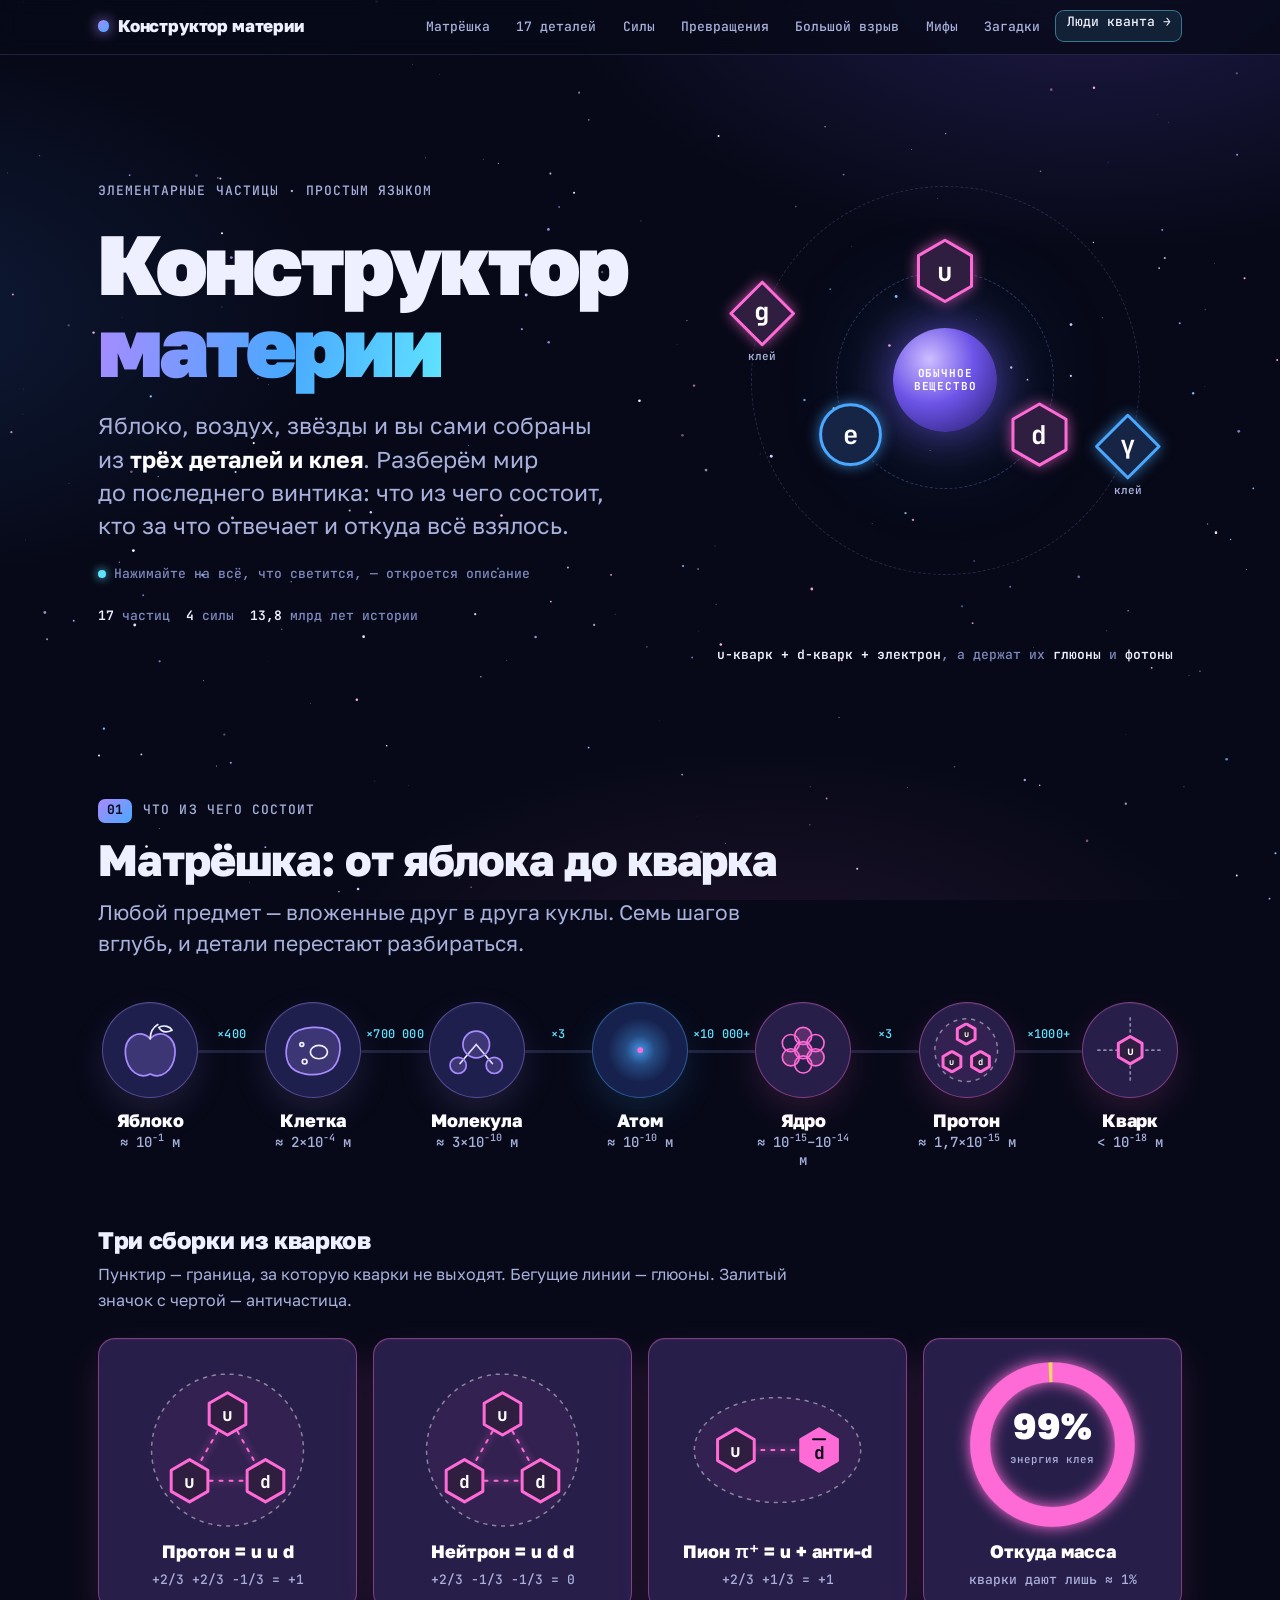
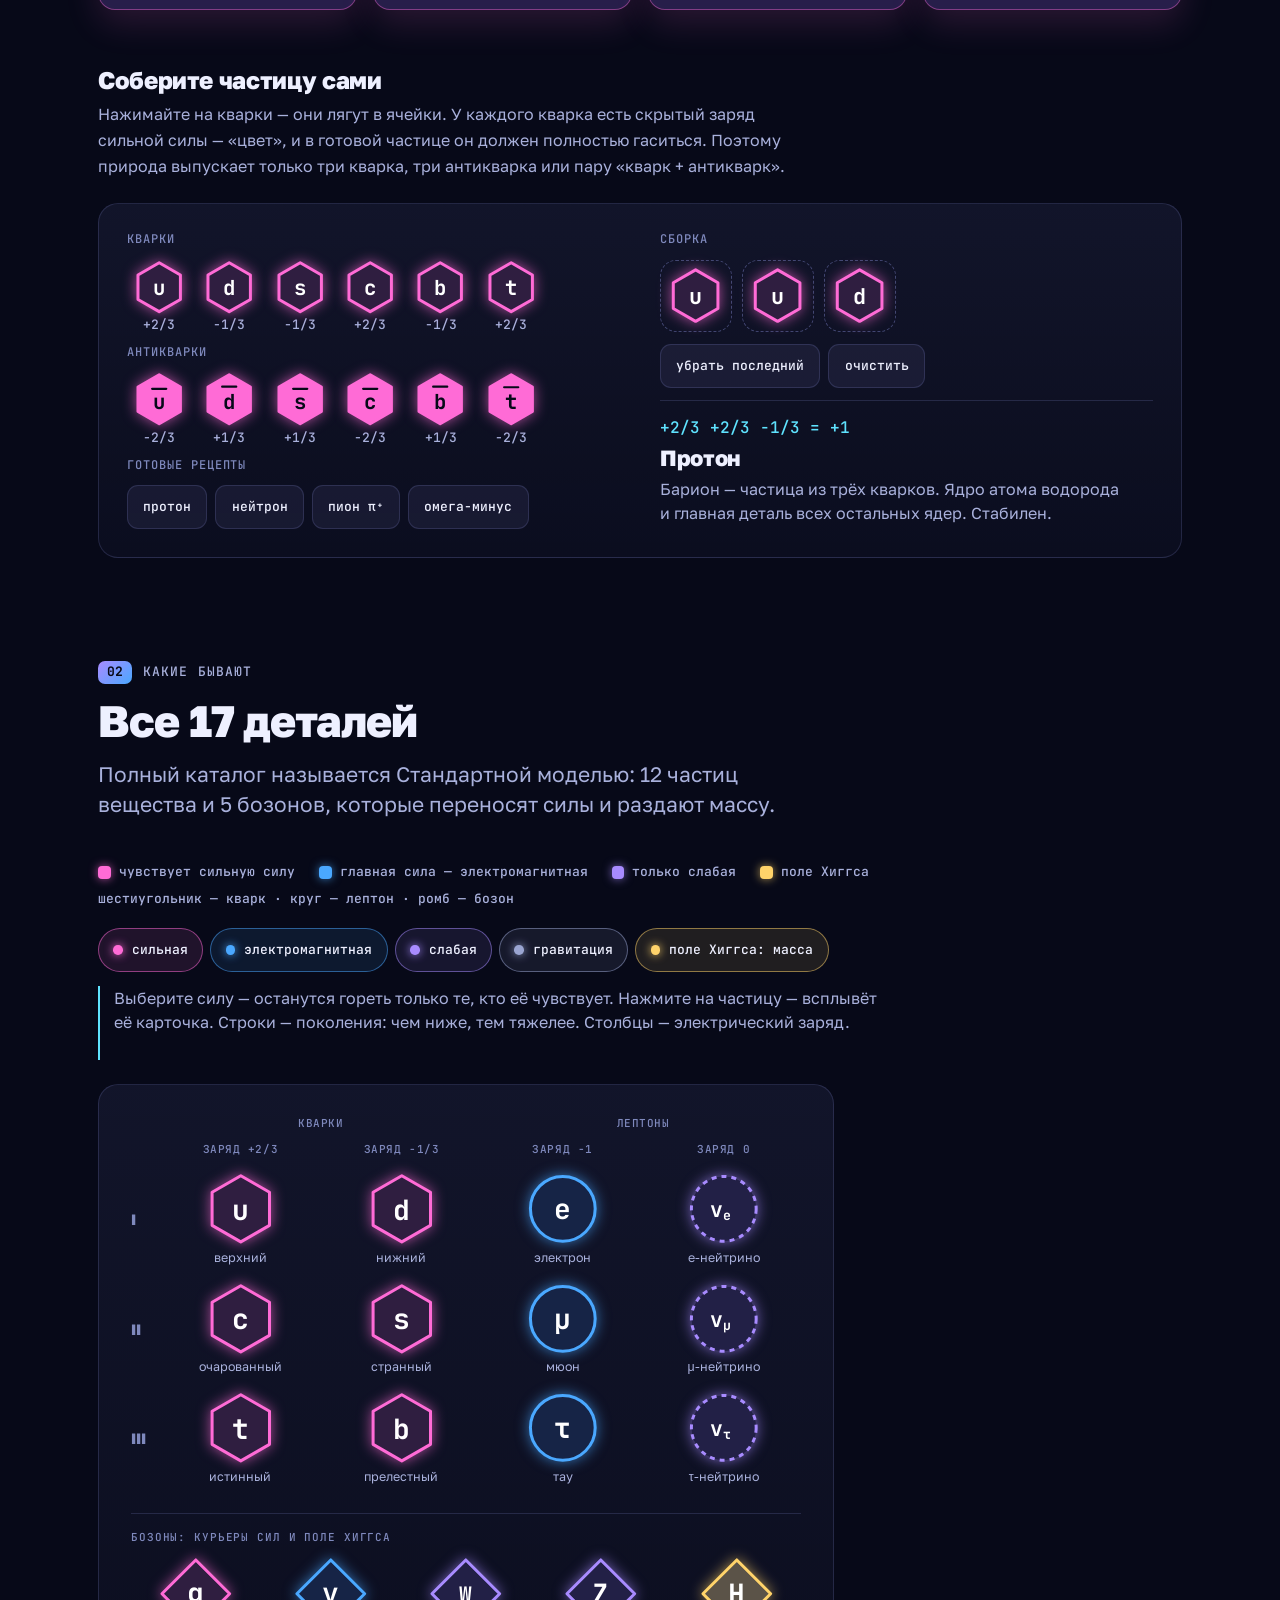
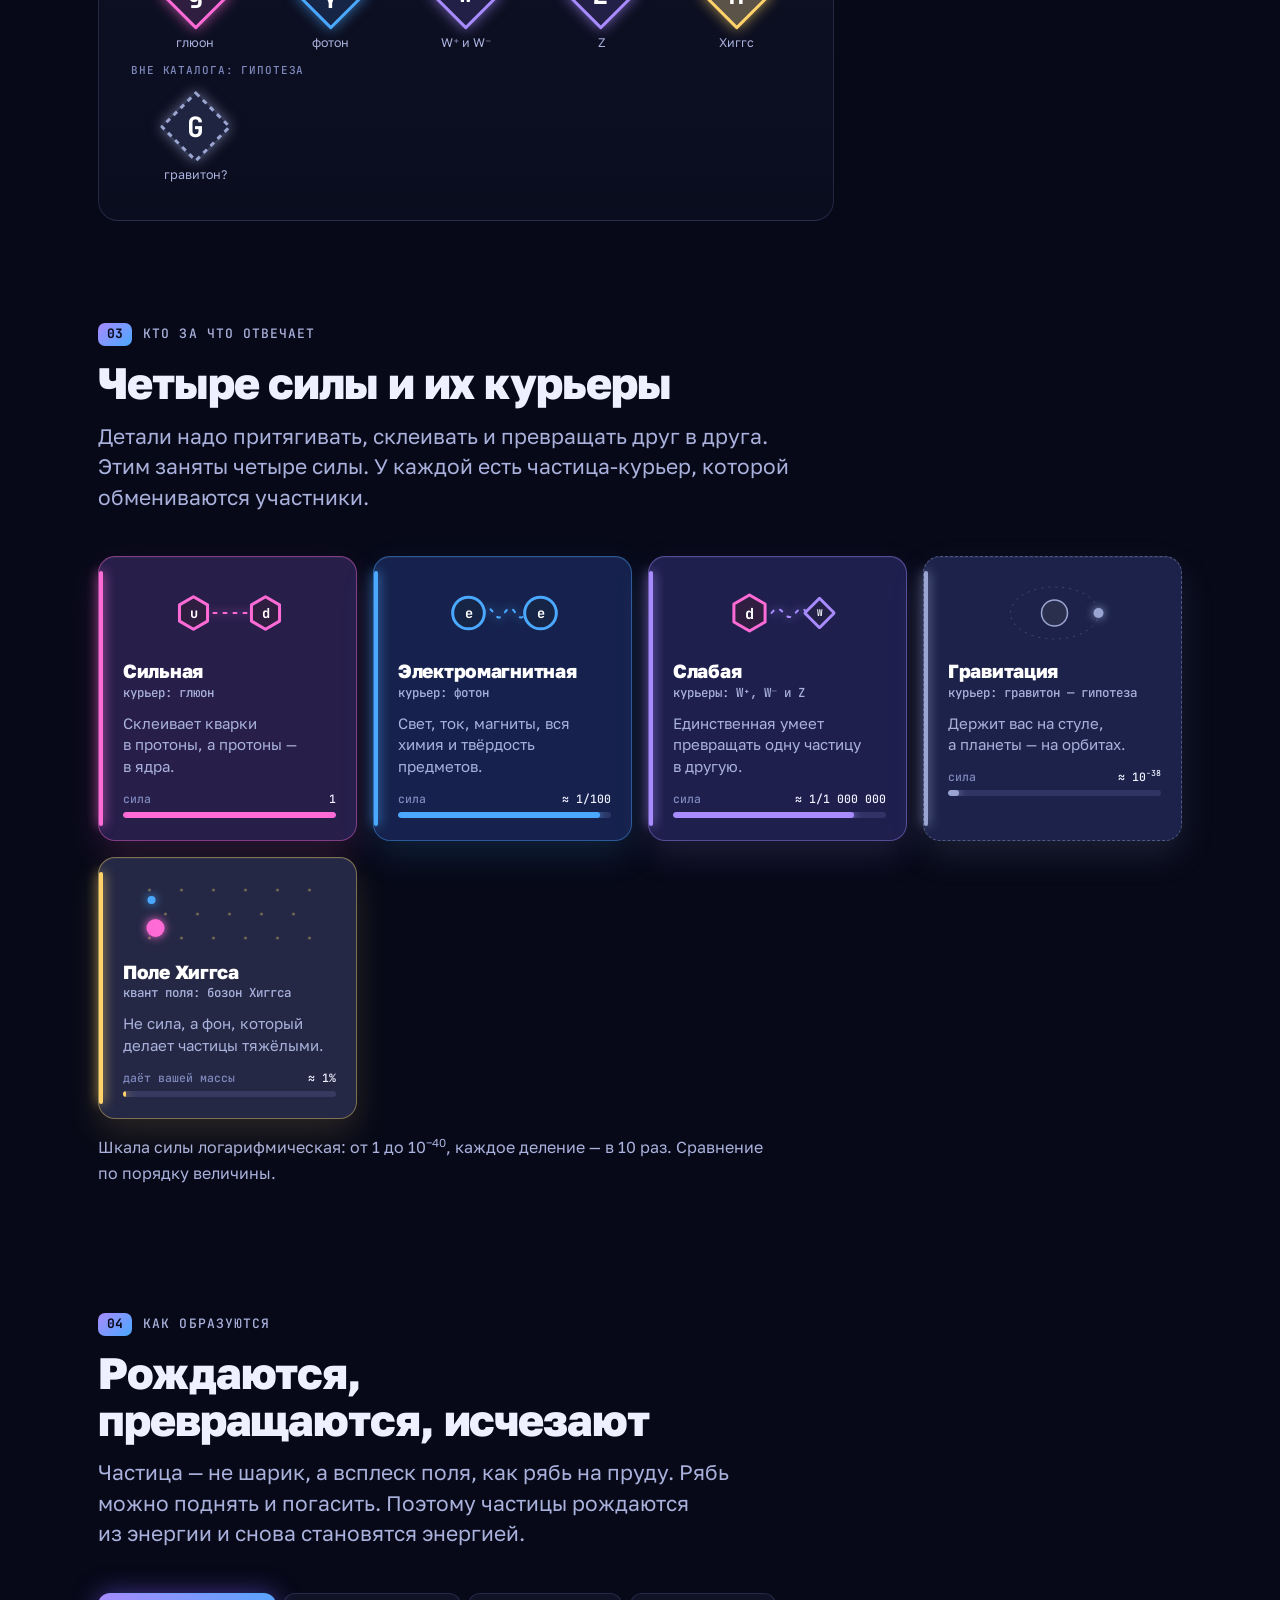
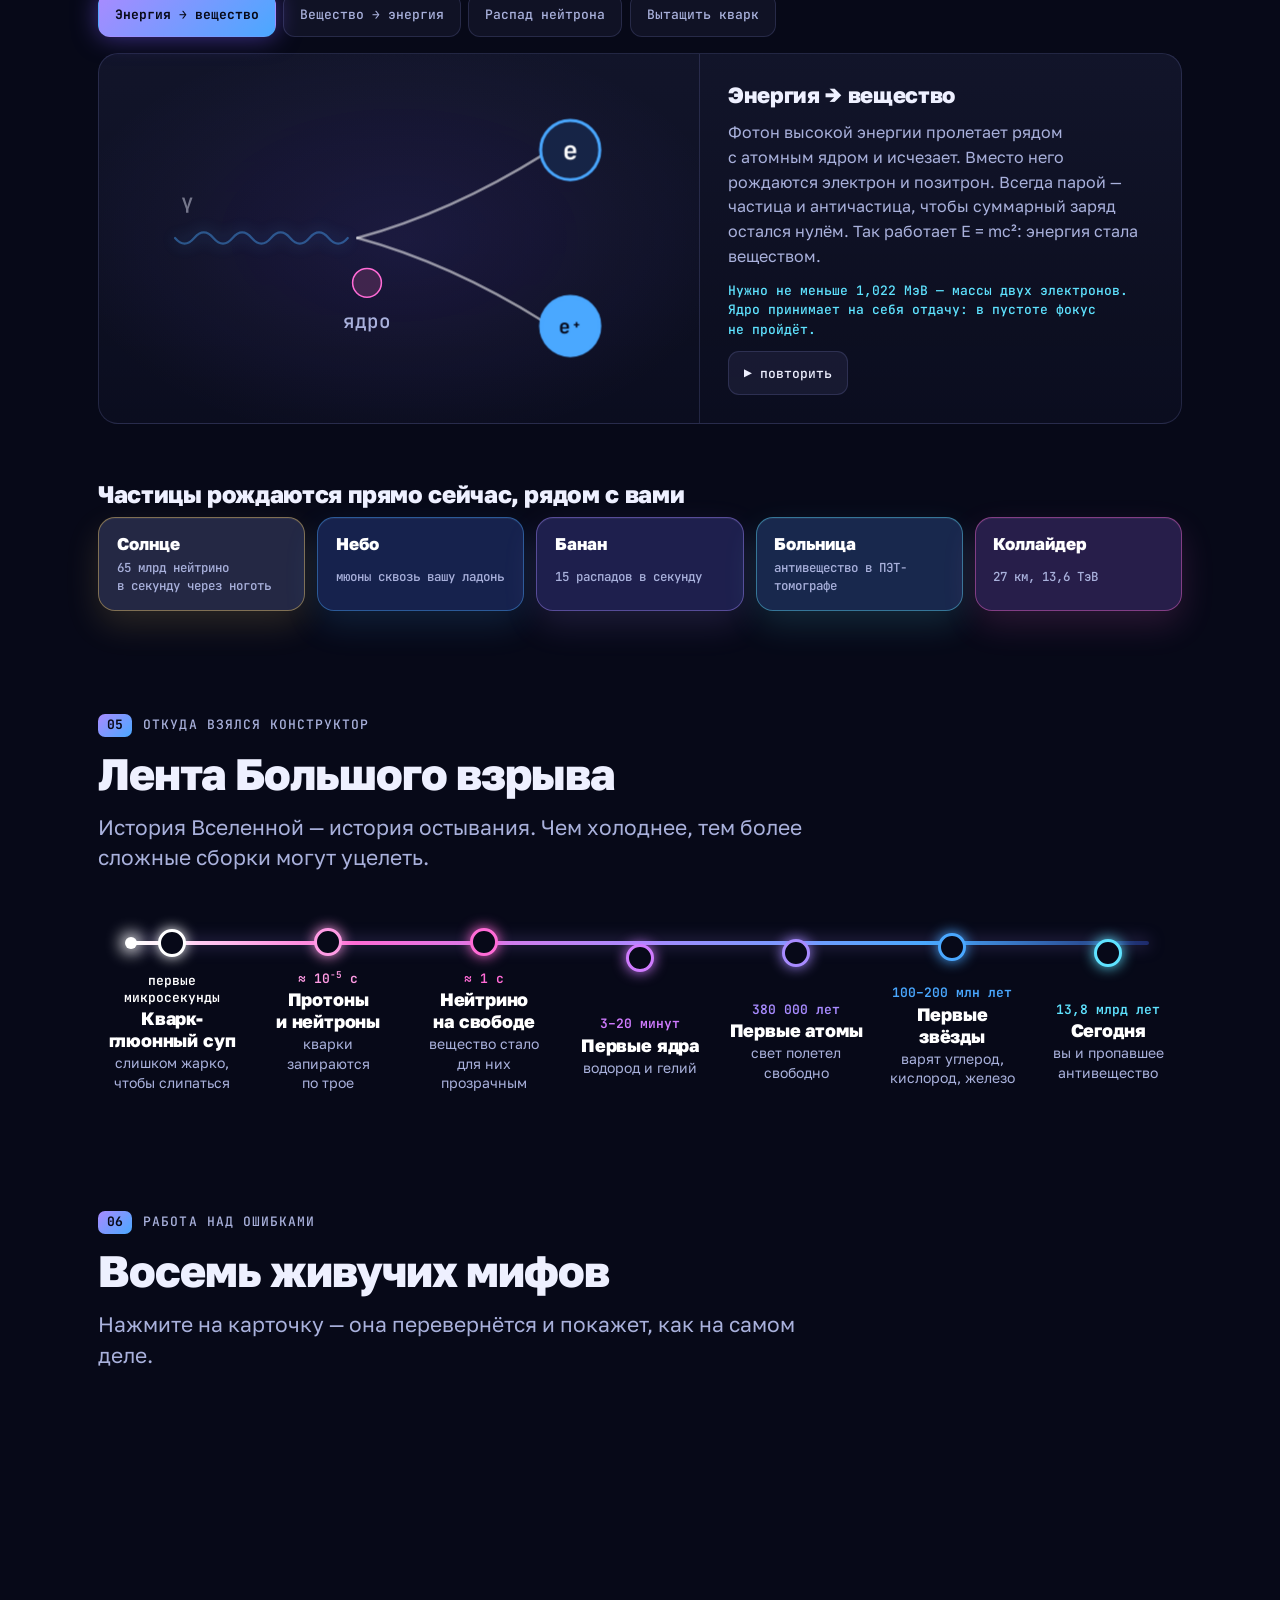
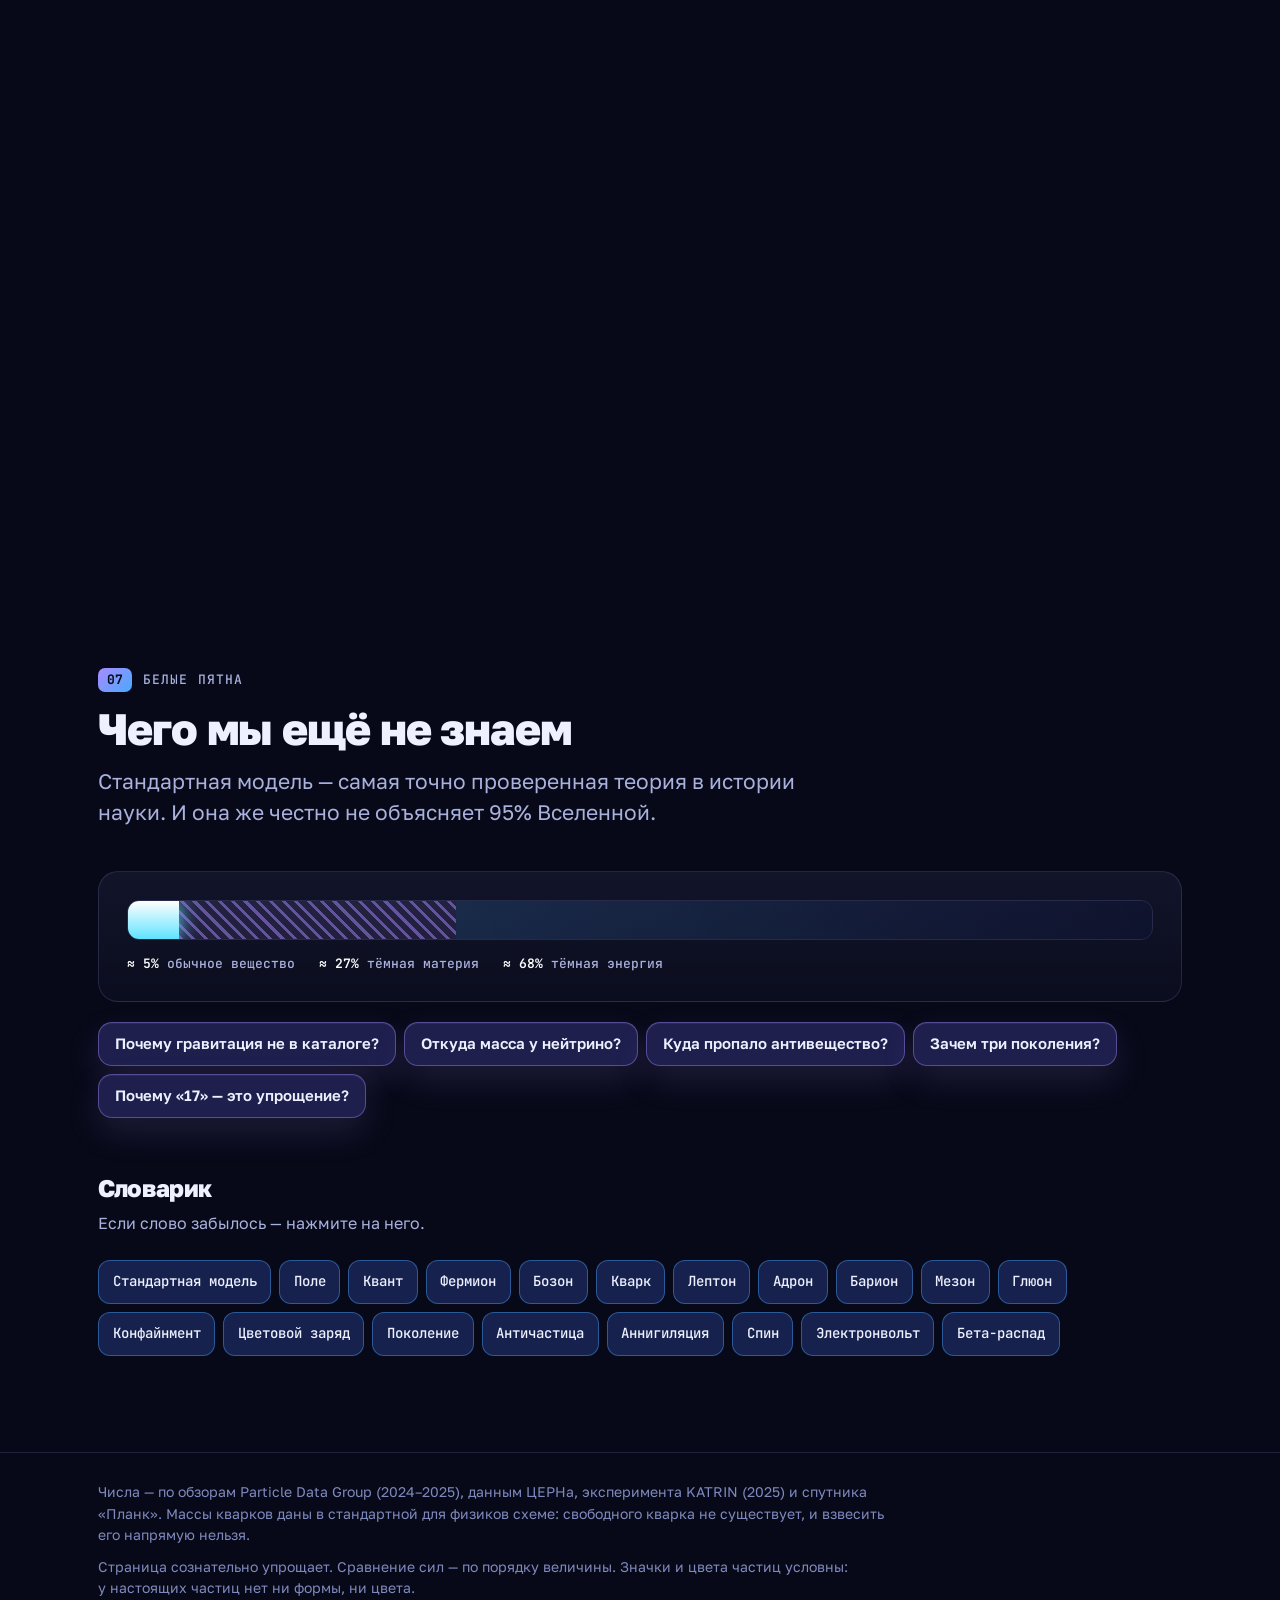
==== commit 29f4816f: "Фавикон: позитрон Co-Authored-By: Claude Opus 5 <noreply@anthropic.com>" ====
--- a/index.html
+++ b/index.html
@@ -7,6 +7,7 @@
 <link rel="canonical" href="kvant.html">
 <meta name="theme-color" content="#070918">
 <title>Конструктор материи</title>
+<link rel="icon" type="image/svg+xml" href="[data-uri]">
 <style>
   html, body { background: #070918; color: #e8ecff; font-family: system-ui, sans-serif; height: 100%; margin: 0; }
   body { display: flex; align-items: center; justify-content: center; text-align: center; }
